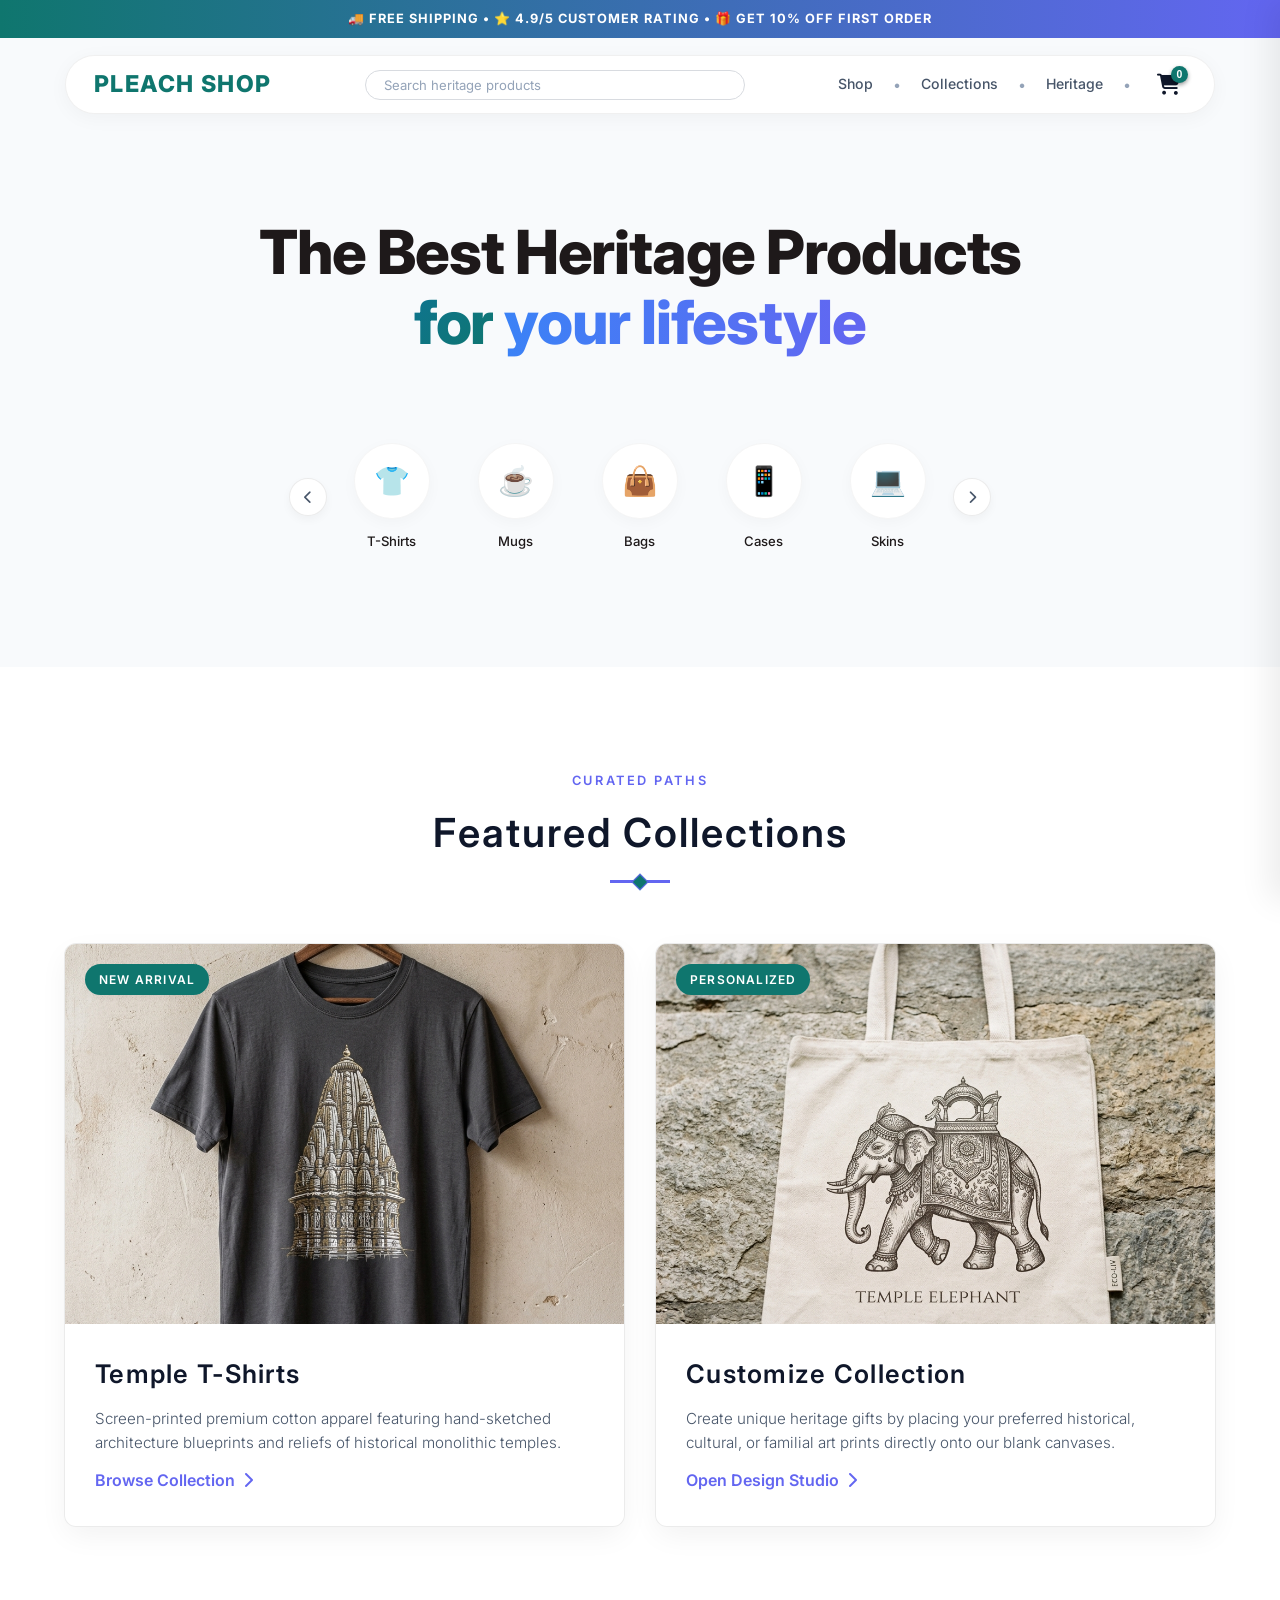
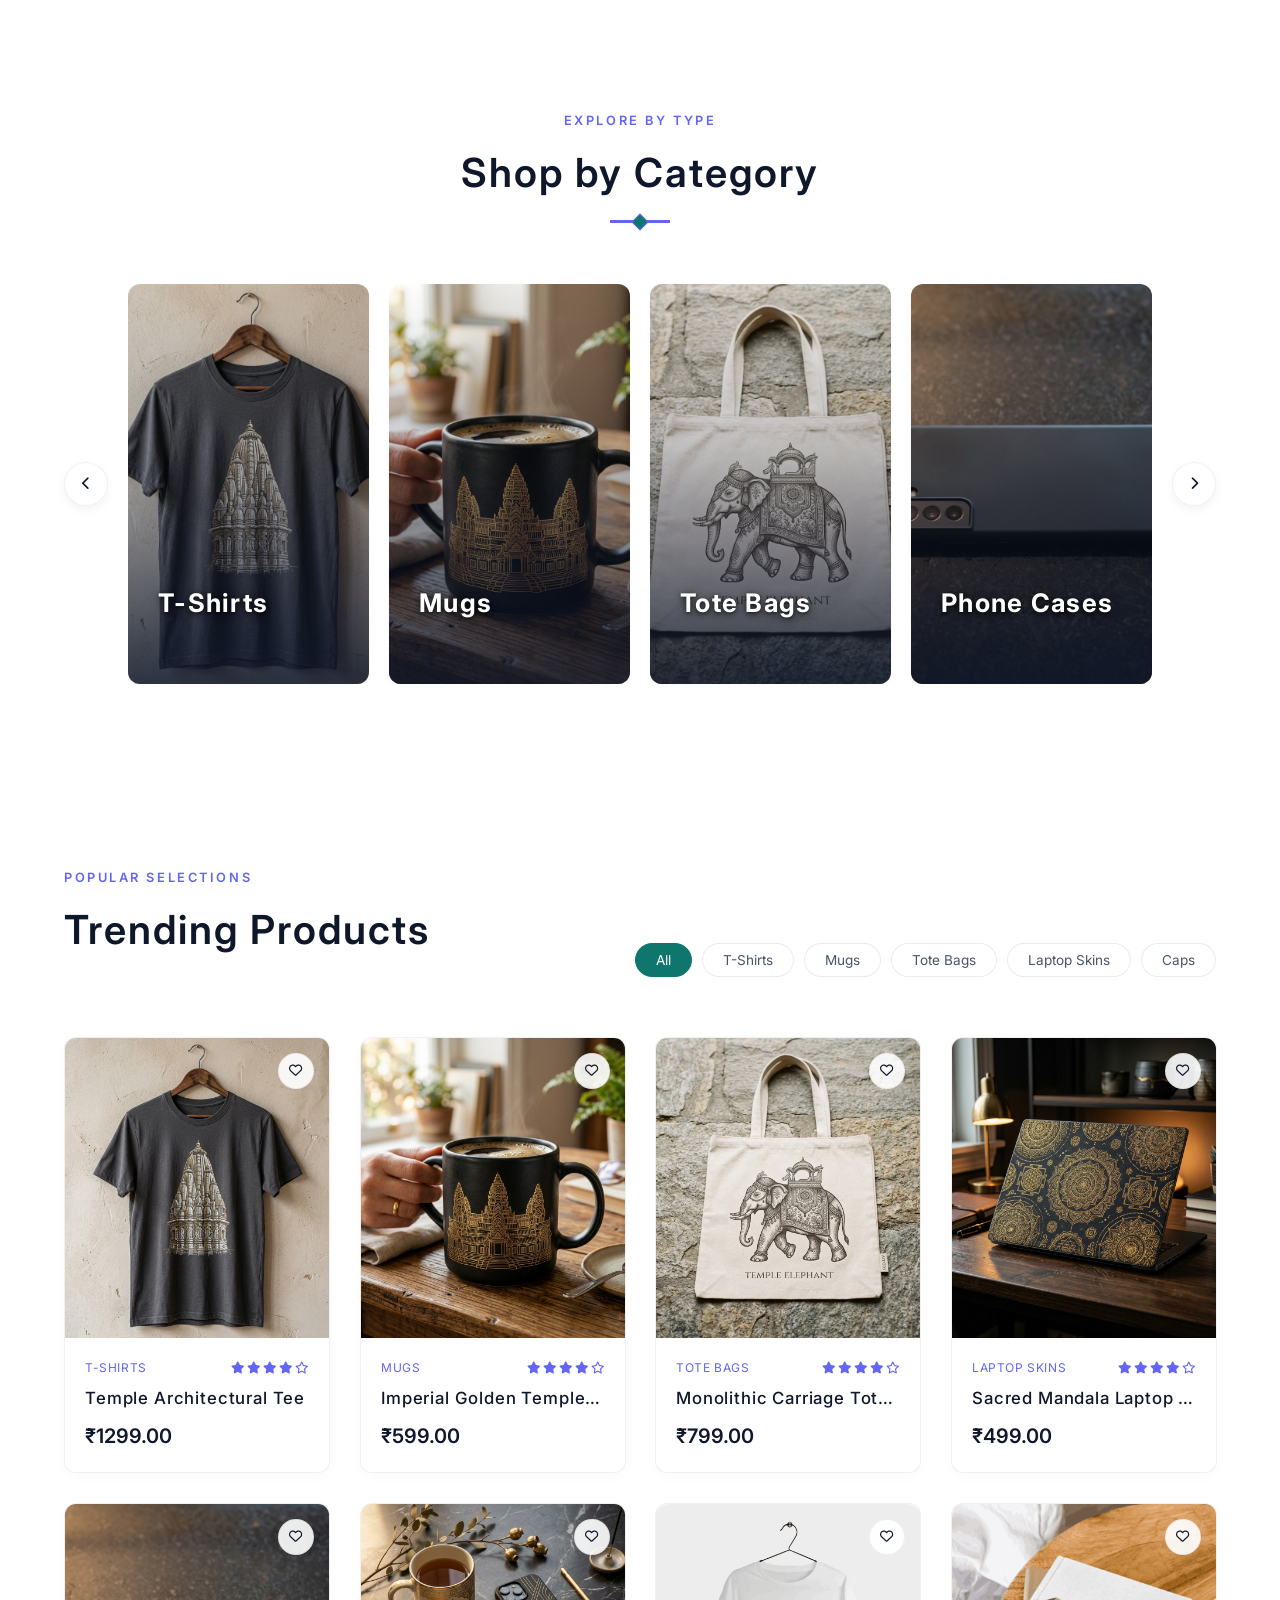
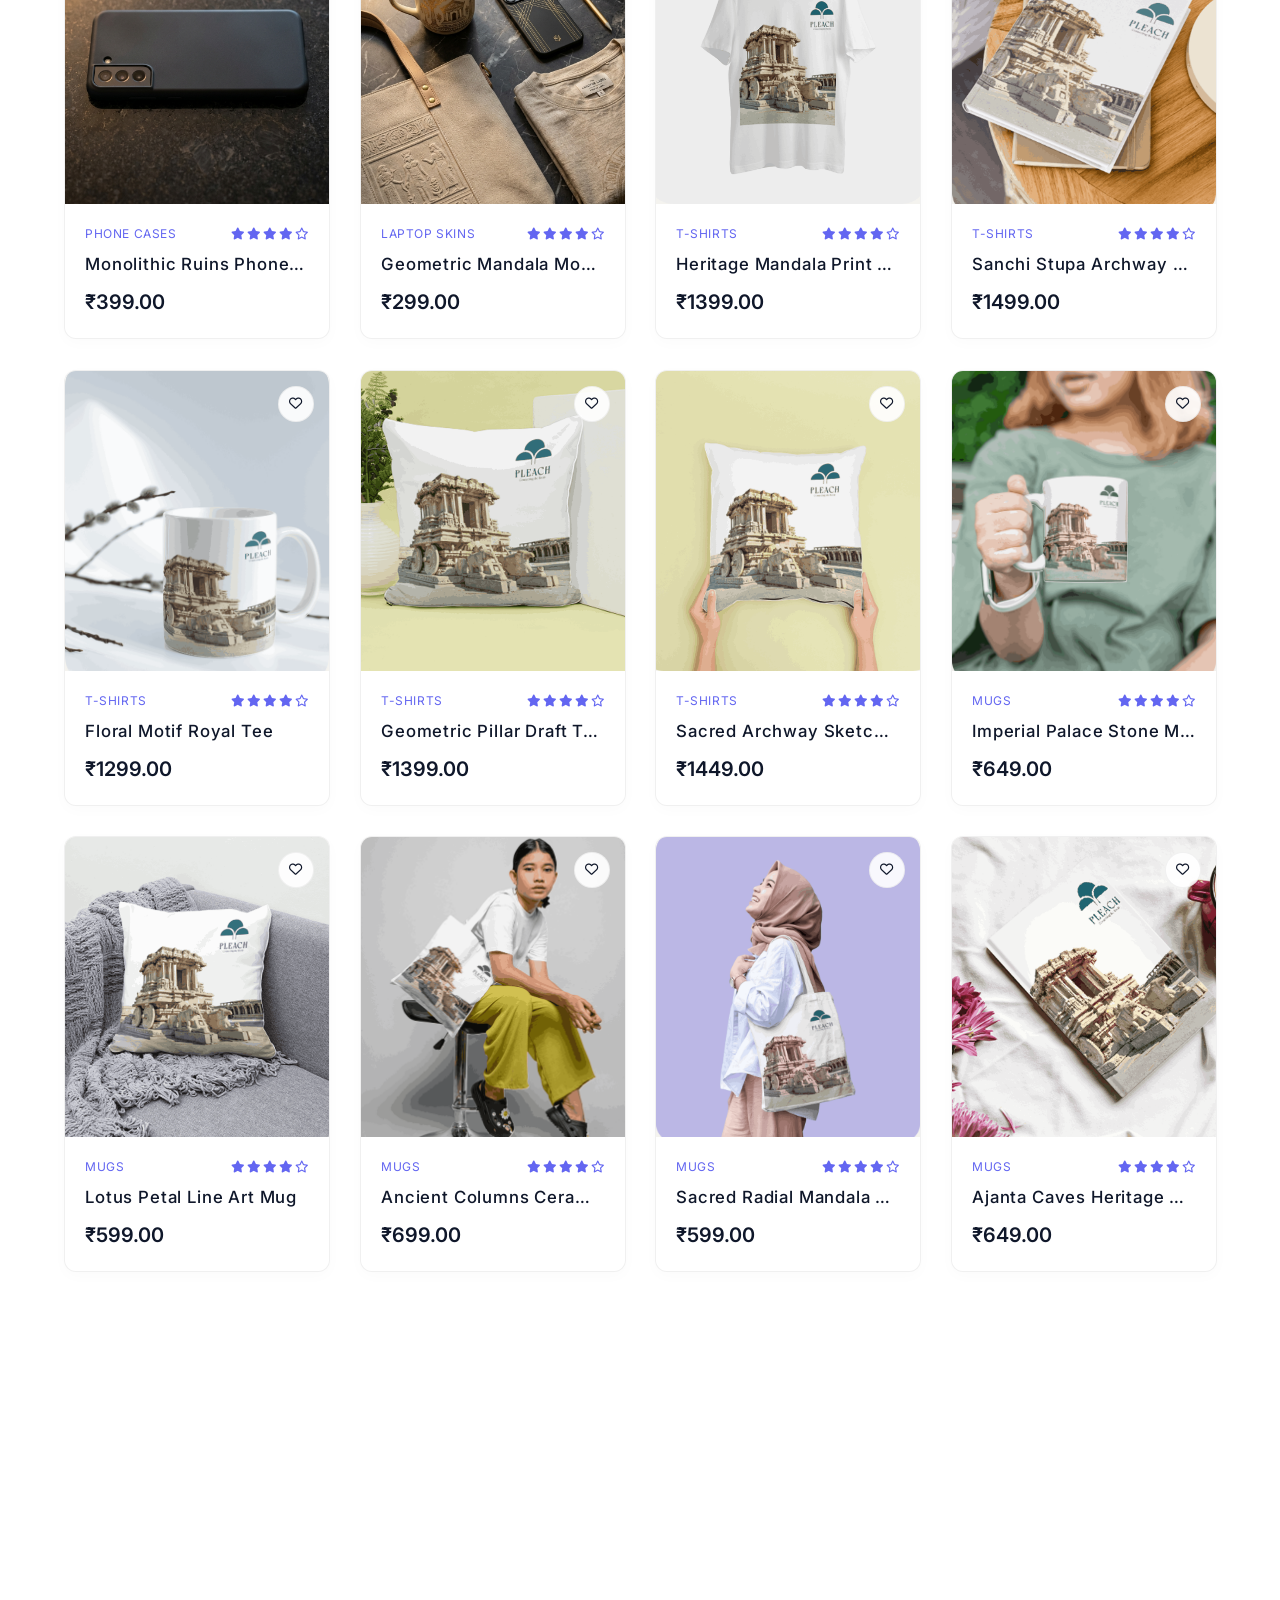
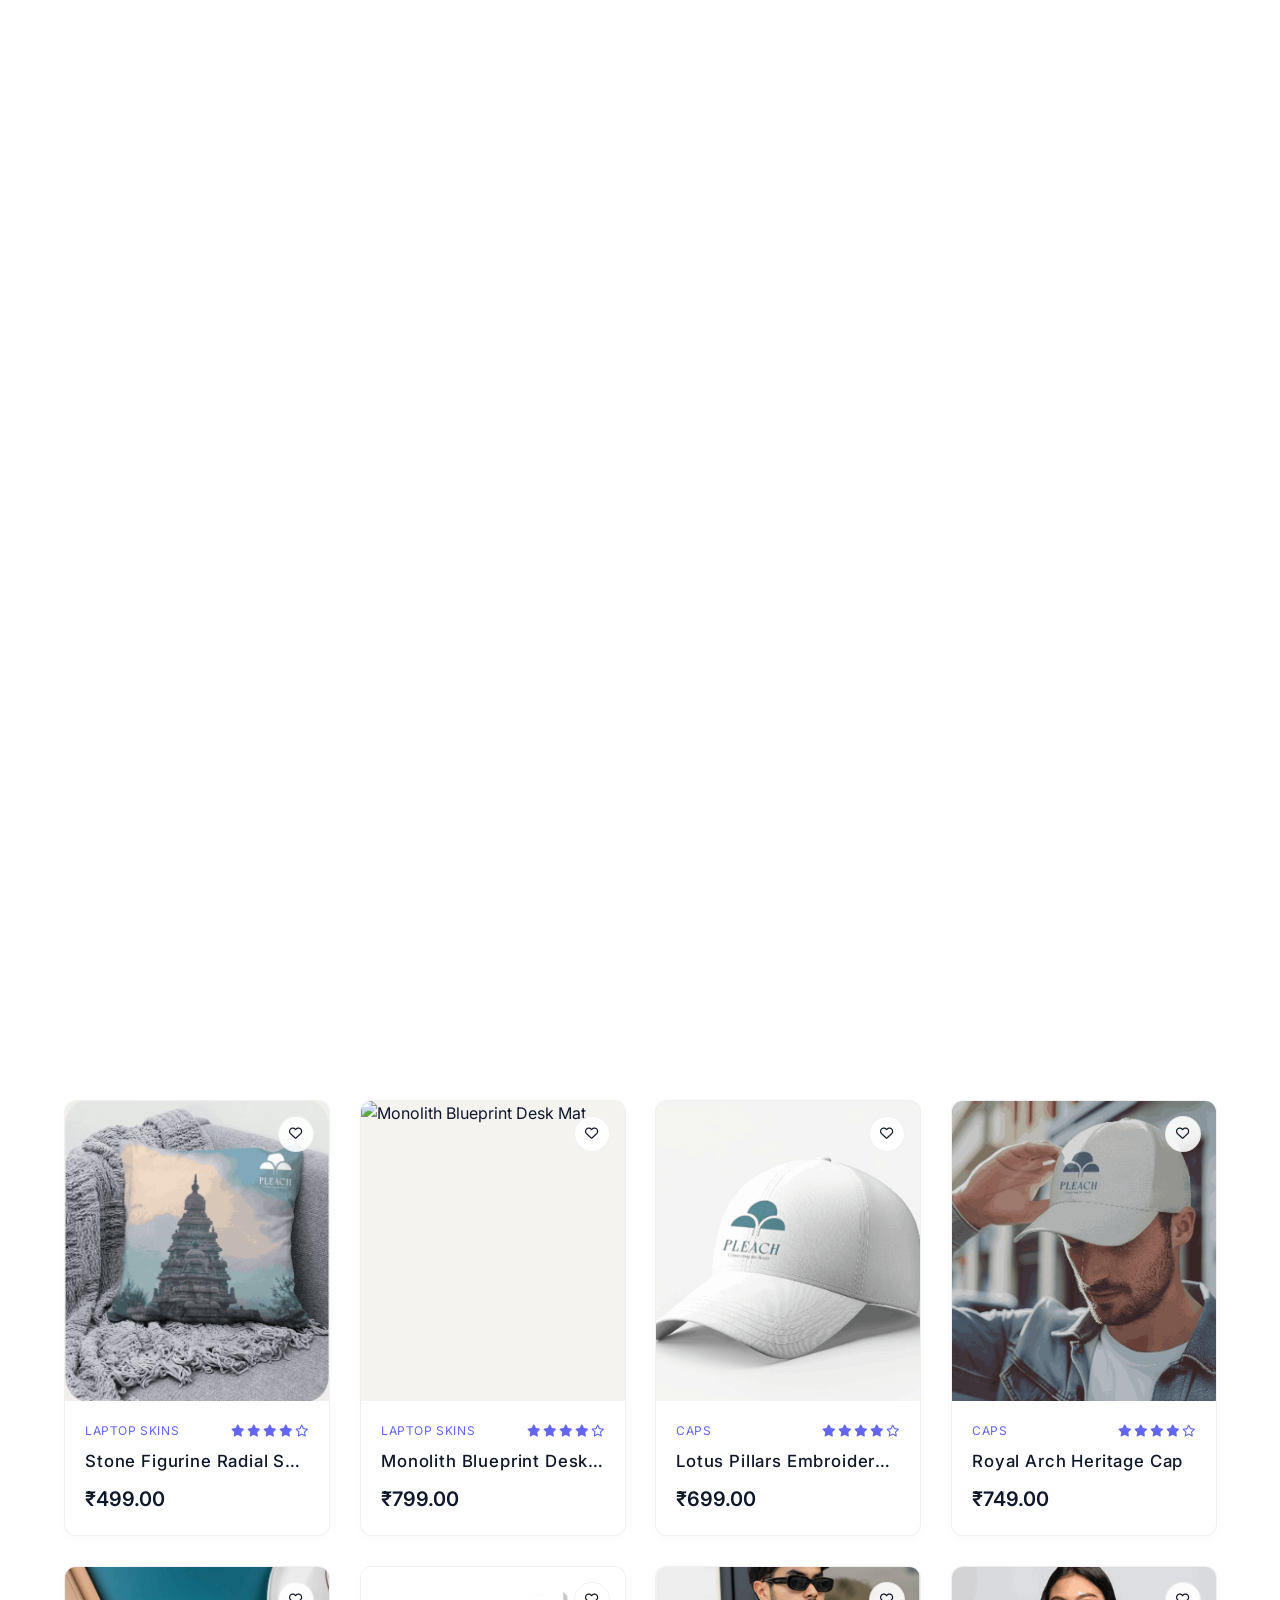
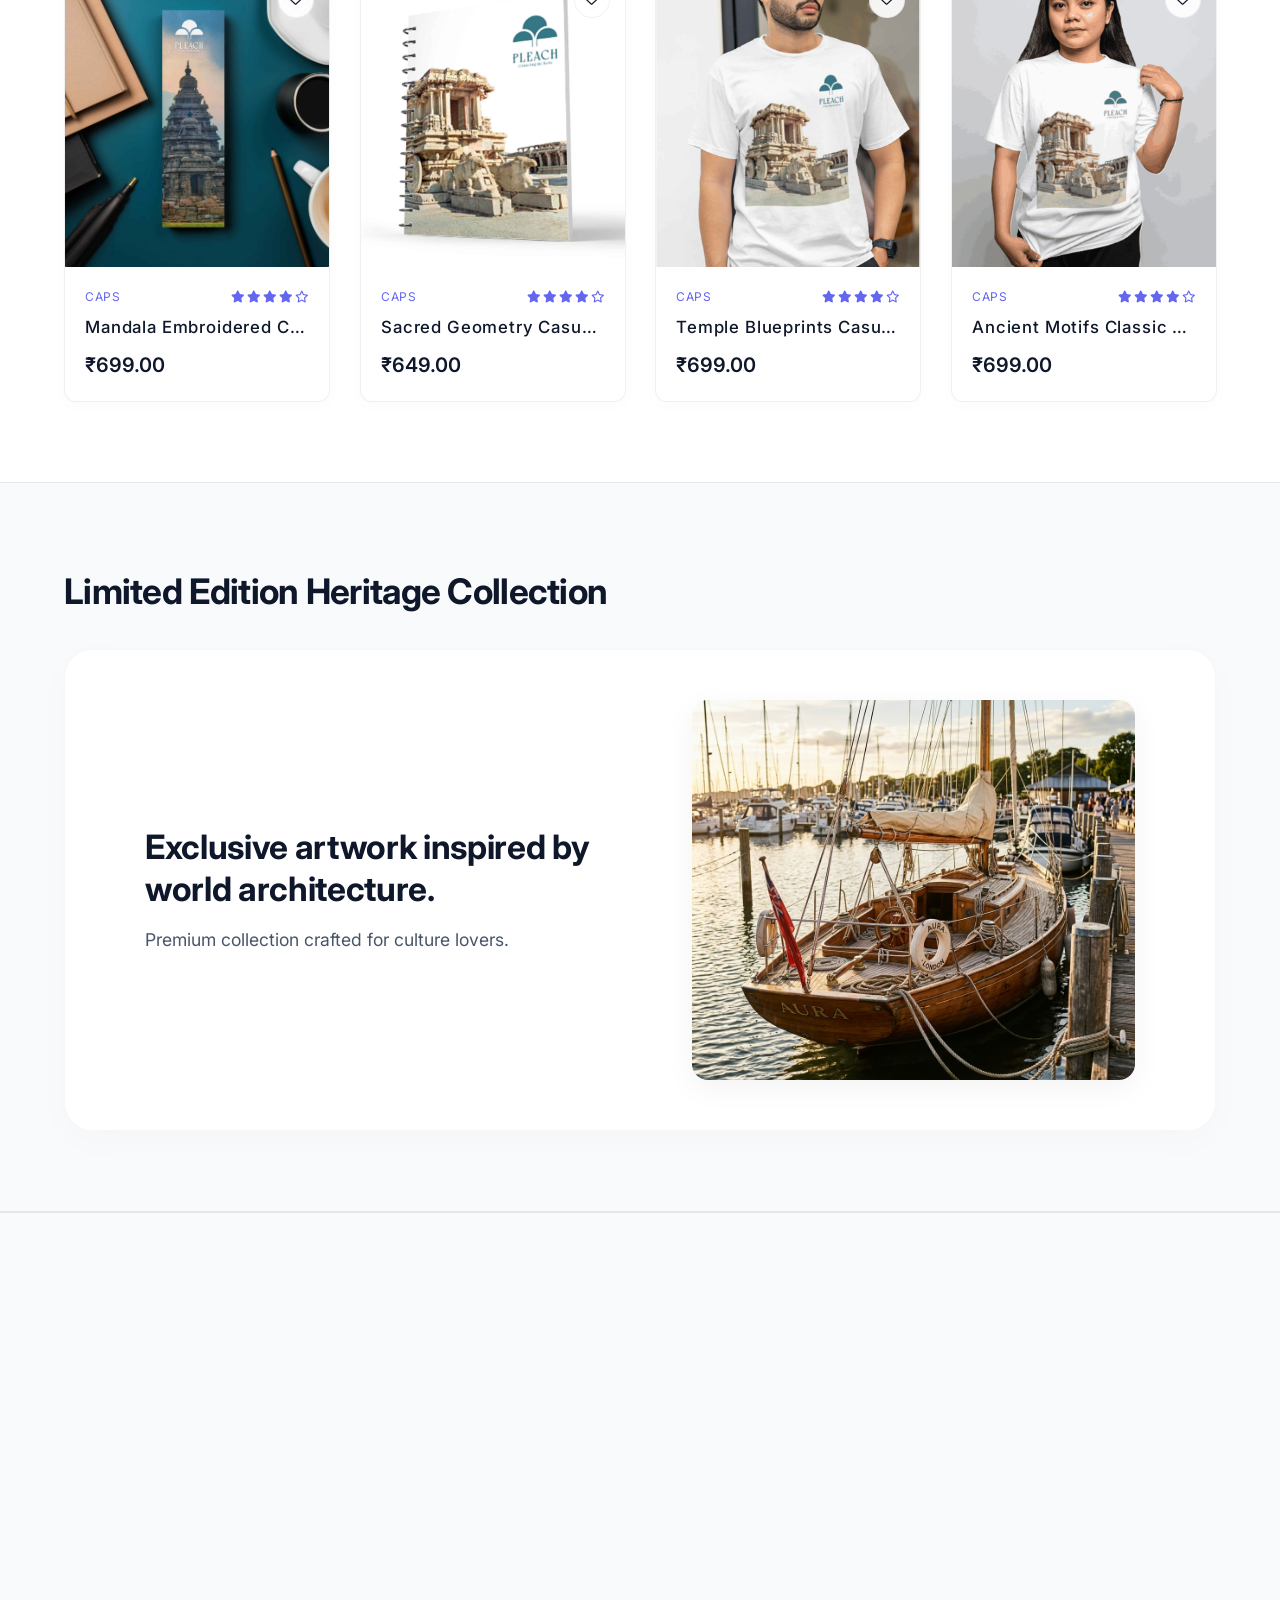
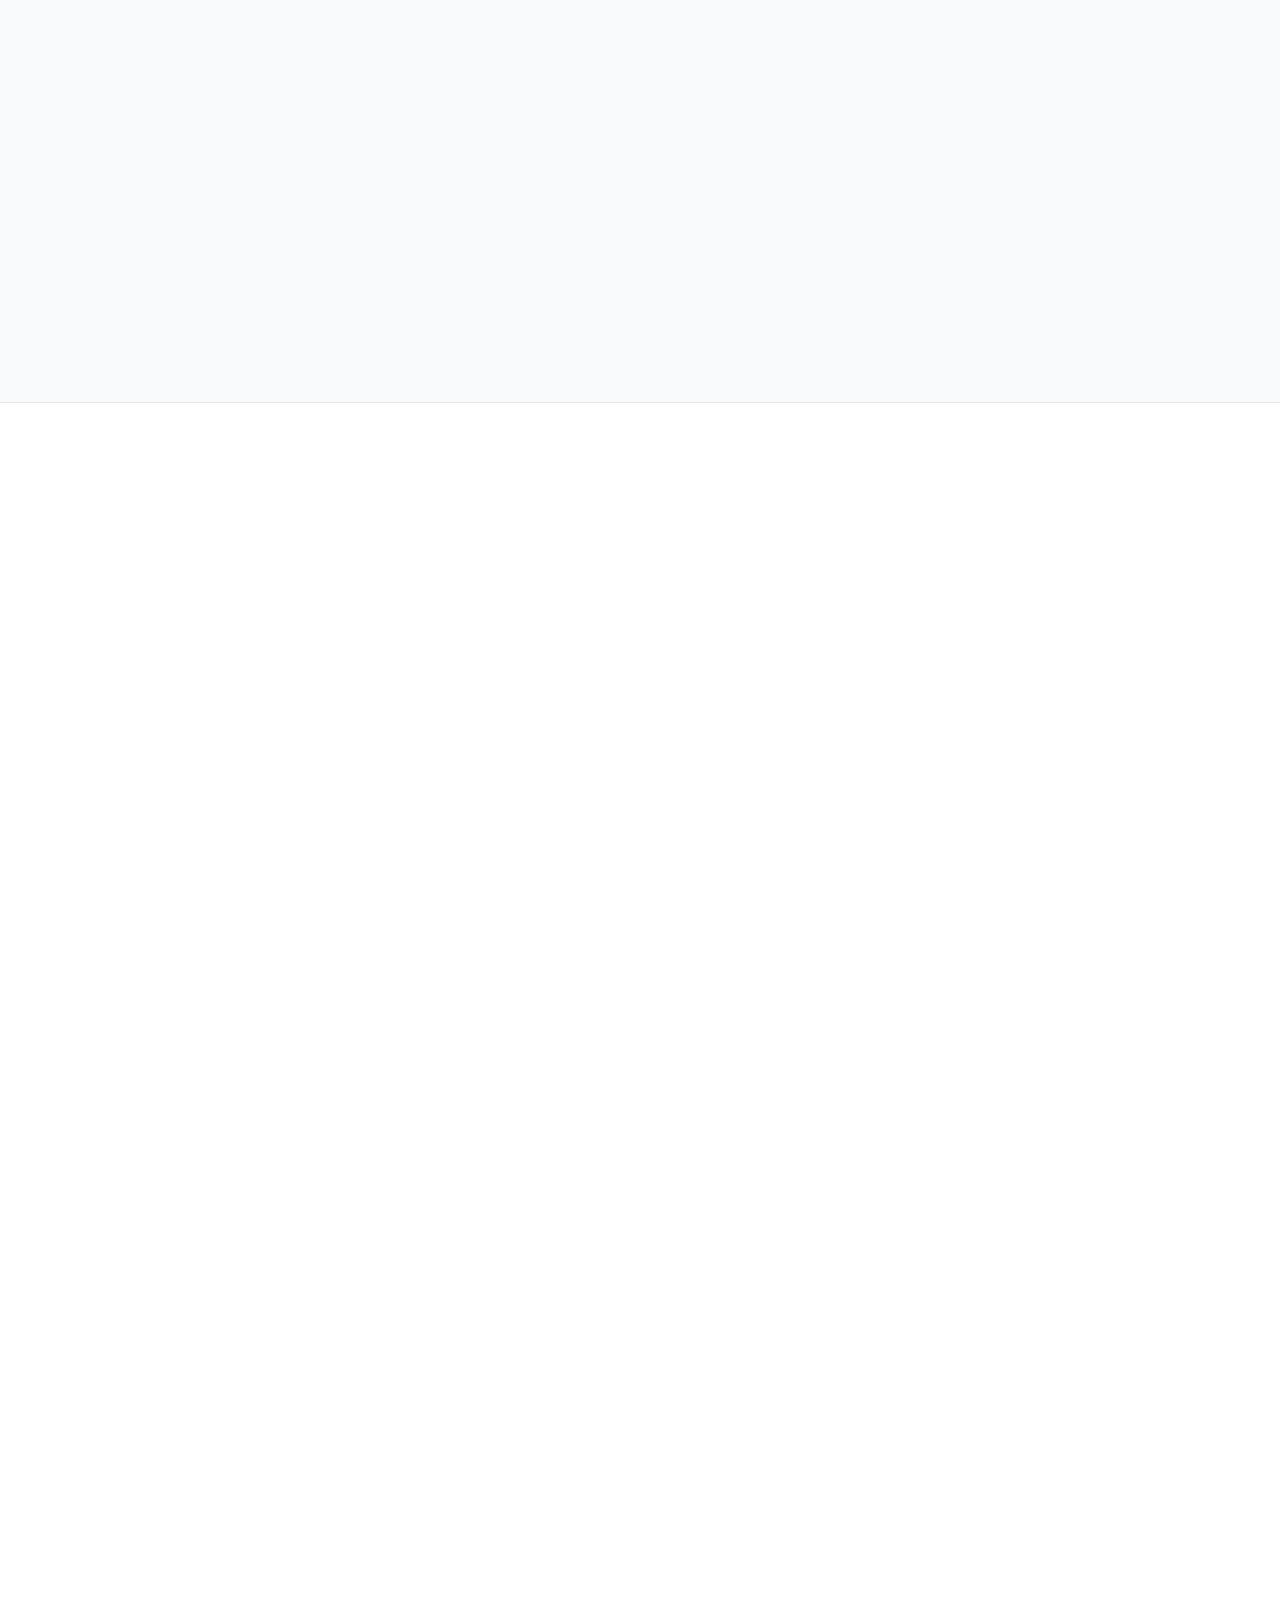
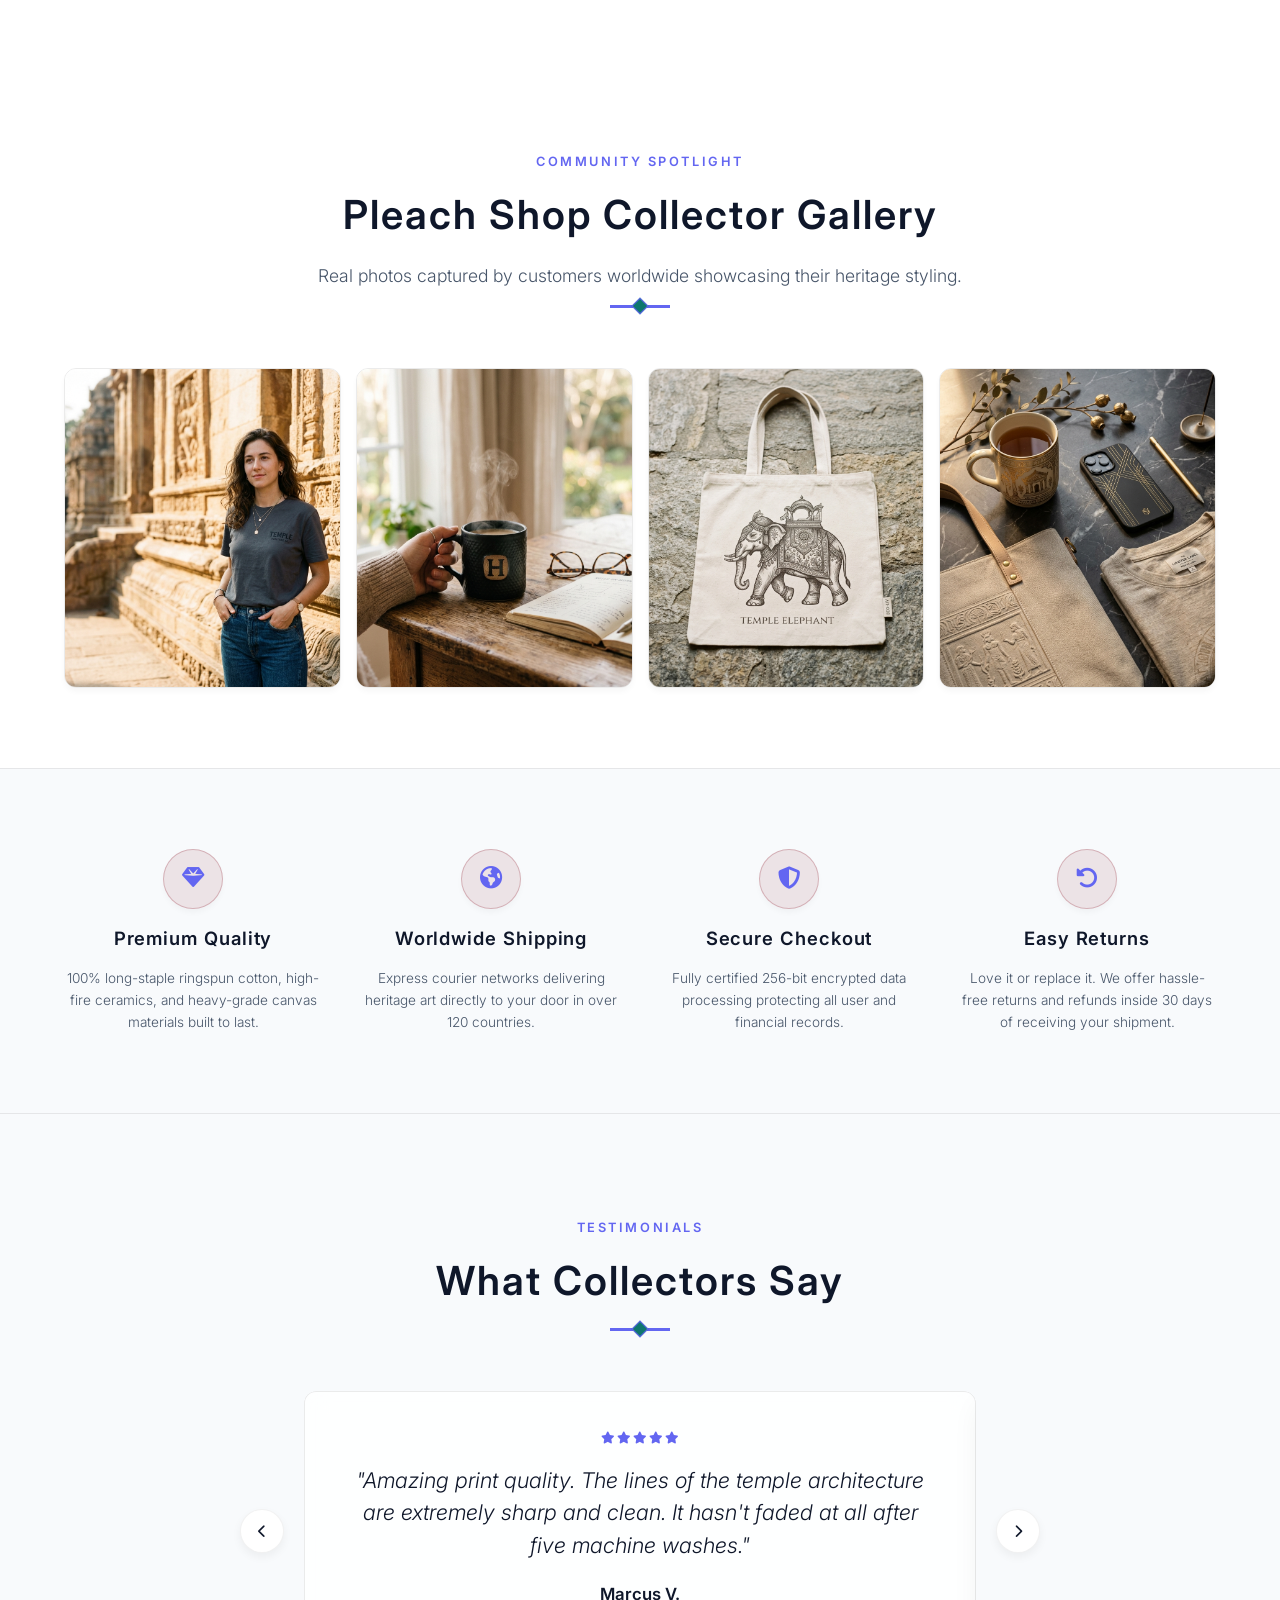
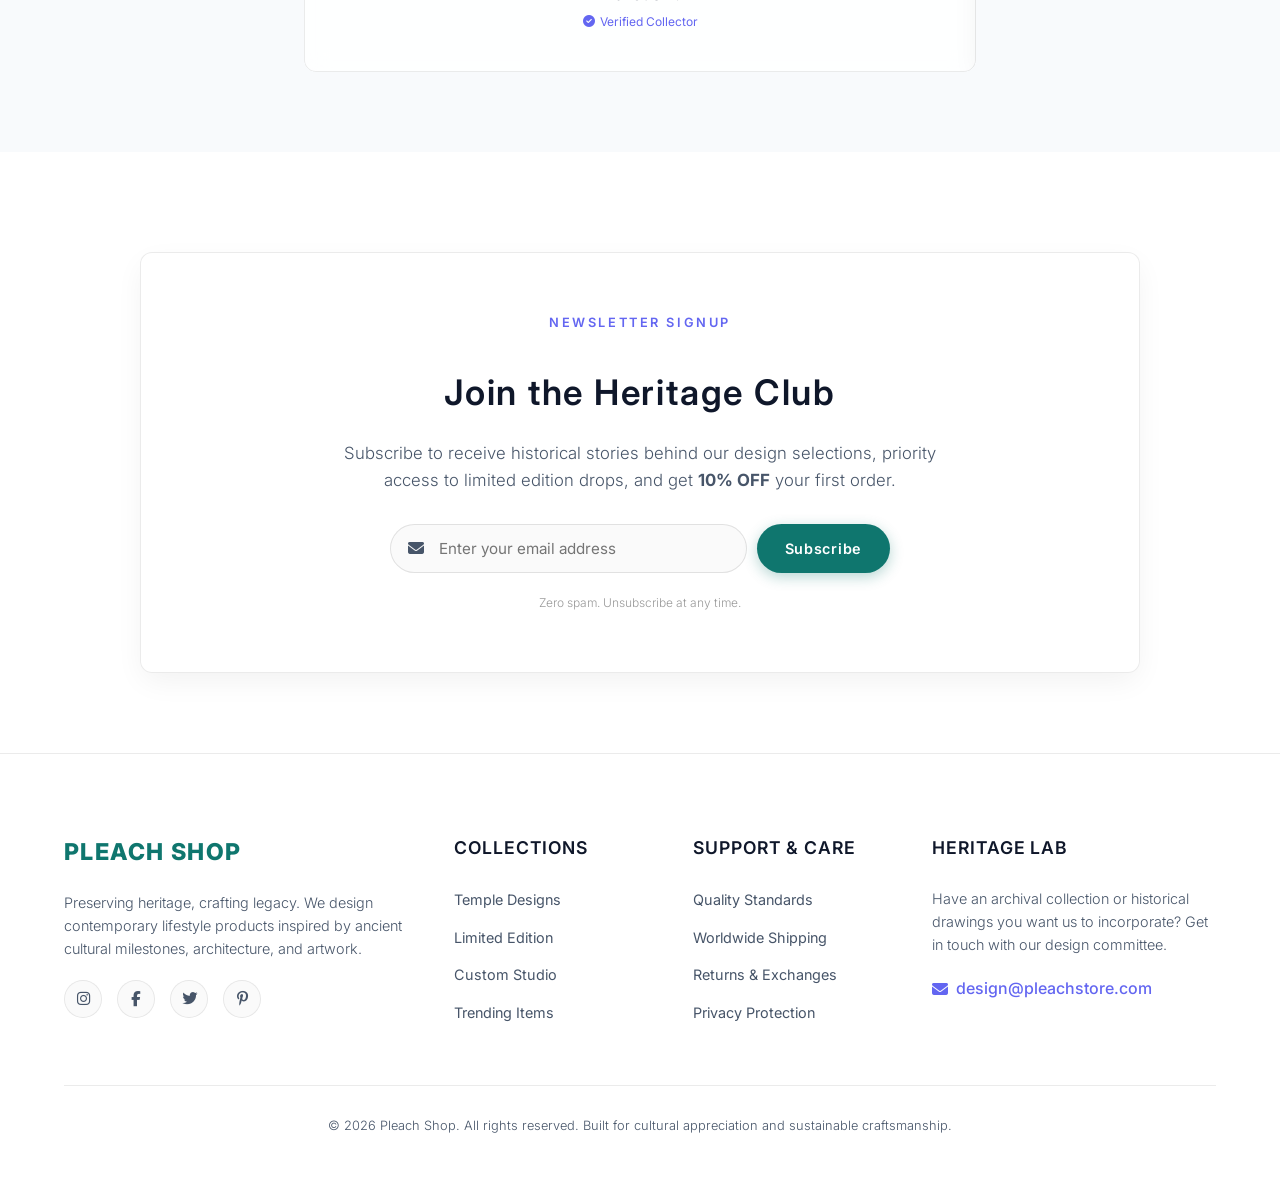
==== index.html @ fefeac31 "Initial commit with premium heritage store updates, categories slider, popup modal, sailboat banner," ====
<!DOCTYPE html>
<html lang="en">
<head>
    <meta charset="UTF-8">
    <meta name="viewport" content="width=device-width, initial-scale=1.0">
    <meta name="description" content="Browse and personalize premium, heritage-inspired lifestyle products at Pleach Shop. Experience our AI-powered product preview studio.">
    <title>Pleach Shop | Premium Cultural Lifestyle Merchandise</title>
    
    <!-- Google Fonts -->
    <link rel="preconnect" href="https://fonts.googleapis.com">
    <link rel="preconnect" href="https://fonts.gstatic.com" crossorigin>
    <link href="https://fonts.googleapis.com/css2?family=Inter:wght@300;400;500;600;700;800;900&display=swap" rel="stylesheet">
    
    <!-- FontAwesome for Premium Icons -->
    <link rel="stylesheet" href="https://cdnjs.cloudflare.com/ajax/libs/font-awesome/6.4.0/css/all.min.css">
    
    <!-- Custom Stylesheet -->
    <link rel="stylesheet" href="style.css">
</head>
<body>

    <!-- 1. Promotional Banner -->
    <div class="promo-banner" id="promo-banner">
        <div class="promo-slider">
            <div class="promo-item active">🚚 FREE SHIPPING • ⭐ 4.9/5 CUSTOMER RATING • 🎁 GET 10% OFF FIRST ORDER</div>
        </div>
    </div>

    <!-- 2. Navigation Bar -->
    <header class="main-header" id="main-header">
        <div class="header-container">
            <!-- Left: Logo -->
            <a href="#" class="logo" id="header-logo">PLEACH SHOP</a>
            
            <!-- Middle: Search Input Field (Clean layout matching) -->
            <div class="search-container">
                <input type="text" id="product-search-input" placeholder="Search heritage products" aria-label="Search products">
                <button class="clear-search" id="clear-search-btn" aria-label="Clear search"><i class="fa-solid fa-xmark"></i></button>
            </div>
            
            <!-- Right: Navigation Links & Actions -->
            <nav class="nav-links" id="nav-links">
                <a href="#shop-categories" class="nav-link">Shop</a>
                <span class="nav-separator">•</span>
                <a href="#featured-collections" class="nav-link">Collections</a>
                <span class="nav-separator">•</span>
                <a href="#limited-edition" class="nav-link">Heritage</a>
                <span class="nav-separator">•</span>
                <button class="icon-btn cart-trigger" id="cart-toggle-btn" aria-label="Open Cart">
                    <i class="fa-solid fa-cart-shopping"></i>
                    <span class="badge" id="cart-badge">0</span>
                </button>
                <button class="icon-btn" id="wishlist-toggle-btn" aria-label="View Wishlist" style="display: none;">
                    <i class="fa-regular fa-heart"></i>
                    <span class="badge" id="wishlist-badge">0</span>
                </button>
            </nav>

            <!-- Mobile Menu Toggle -->
            <button class="mobile-menu-btn" id="mobile-menu-btn" aria-label="Toggle navigation menu">
                <i class="fa-solid fa-bars"></i>
            </button>
        </div>
    </header>

    <!-- Interactive Search Overlay/Results -->
    <div class="search-results-overlay" id="search-results-overlay">
        <div class="search-results-container">
            <div class="search-results-header">
                <h3>Search Results for "<span id="search-query-display"></span>"</h3>
                <button class="close-search-btn" id="close-search-btn"><i class="fa-solid fa-xmark"></i></button>
            </div>
            <div class="search-results-grid" id="search-results-grid">
                <!-- Results populated dynamically -->
            </div>
        </div>
    </div>

    <!-- 3. Hero Section -->
    <section class="hero-section" id="hero-section">
        <div class="container">
            <div class="hero-content">
                <h1 class="hero-title-modern">The Best Heritage Products <br><span class="highlight-green">for</span> <span class="highlight-blue">your lifestyle</span></h1>
                
                <div class="category-slider-wrapper">
                    <button class="cat-slider-btn prev" id="cat-prev" aria-label="Previous Category"><i class="fa-solid fa-chevron-left"></i></button>
                    <div class="category-circles-container" id="category-circles-container">
                        <div class="circle-item" data-category="T-Shirts">
                            <div class="circle-icon">👕</div>
                            <span class="circle-label">T-Shirts</span>
                        </div>
                        <div class="circle-item" data-category="Mugs">
                            <div class="circle-icon">☕</div>
                            <span class="circle-label">Mugs</span>
                        </div>
                        <div class="circle-item" data-category="Tote Bags">
                            <div class="circle-icon">👜</div>
                            <span class="circle-label">Bags</span>
                        </div>
                        <div class="circle-item" data-category="Phone Cases">
                            <div class="circle-icon">📱</div>
                            <span class="circle-label">Cases</span>
                        </div>
                        <div class="circle-item" data-category="Laptop Skins">
                            <div class="circle-icon">💻</div>
                            <span class="circle-label">Skins</span>
                        </div>
                        <div class="circle-item" data-category="Mousepads">
                            <div class="circle-icon">🖱️</div>
                            <span class="circle-label">Mousepads</span>
                        </div>
                        <div class="circle-item" data-category="Caps">
                            <div class="circle-icon">🧢</div>
                            <span class="circle-label">Caps</span>
                        </div>
                    </div>
                    <button class="cat-slider-btn next" id="cat-next" aria-label="Next Category"><i class="fa-solid fa-chevron-right"></i></button>
                </div>
            </div>
        </div>
    </section>

    <!-- 4. Featured Collections Section -->
    <section class="featured-collections" id="featured-collections">
        <div class="container">
            <div class="section-header text-center reveal-on-scroll">
                <span class="section-tag">CURATED PATHS</span>
                <h2 class="section-title">Featured Collections</h2>
                <div class="title-divider"></div>
            </div>

            <div class="collections-grid">
                <!-- Temple T-Shirts Collection Card -->
                <div class="collection-card glass-card reveal-on-scroll">
                    <div class="collection-img-wrapper">
                        <img src="assets/product_tee.png" alt="Temple T-Shirts Collection">
                        <div class="collection-badge">New Arrival</div>
                    </div>
                    <div class="collection-info">
                        <h3>Temple T-Shirts</h3>
                        <p>Screen-printed premium cotton apparel featuring hand-sketched architecture blueprints and reliefs of historical monolithic temples.</p>
                        <a href="#trending-products" class="btn-link" data-filter="T-Shirts">Browse Collection <i class="fa-solid fa-chevron-right"></i></a>
                    </div>
                </div>

                <!-- Custom Gifts Collection Card -->
                <div class="collection-card glass-card reveal-on-scroll delay-200">
                    <div class="collection-img-wrapper">
                        <img src="assets/product_bag.png" alt="Customize Collection">
                        <div class="collection-badge">Personalized</div>
                    </div>
                    <div class="collection-info">
                        <h3>Customize Collection</h3>
                        <p>Create unique heritage gifts by placing your preferred historical, cultural, or familial art prints directly onto our blank canvases.</p>
                        <a href="#preview-studio" class="btn-link">Open Design Studio <i class="fa-solid fa-chevron-right"></i></a>
                    </div>
                </div>
            </div>
        </div>
    </section>

    <!-- 5. Shop by Category Section -->
    <section class="shop-categories" id="shop-categories">
        <div class="container">
            <div class="section-header text-center reveal-on-scroll">
                <span class="section-tag">EXPLORE BY TYPE</span>
                <h2 class="section-title">Shop by Category</h2>
                <div class="title-divider"></div>
            </div>

            <div class="categories-slider-container reveal-on-scroll">
                <button class="slider-control prev" id="cat-grid-prev" aria-label="Previous Category"><i class="fa-solid fa-chevron-left"></i></button>
                <div class="categories-viewport">
                    <div class="categories-grid" id="categories-grid-track">
                        <div class="category-card" data-category="T-Shirts">
                            <div class="category-bg" style="background-image: url('assets/product_tee.png');"></div>
                            <div class="category-content">
                                <h3>T-Shirts</h3>
                                <span class="category-link">View Products <i class="fa-solid fa-arrow-right-long"></i></span>
                            </div>
                        </div>

                        <div class="category-card" data-category="Mugs">
                            <div class="category-bg" style="background-image: url('assets/product_mug.png');"></div>
                            <div class="category-content">
                                <h3>Mugs</h3>
                                <span class="category-link">View Products <i class="fa-solid fa-arrow-right-long"></i></span>
                            </div>
                        </div>

                        <div class="category-card" data-category="Tote Bags">
                            <div class="category-bg" style="background-image: url('assets/product_bag.png');"></div>
                            <div class="category-content">
                                <h3>Tote Bags</h3>
                                <span class="category-link">View Products <i class="fa-solid fa-arrow-right-long"></i></span>
                            </div>
                        </div>

                        <div class="category-card" data-category="Phone Cases">
                            <div class="category-bg" style="background-image: url('assets/mockup_case.png');"></div>
                            <div class="category-content">
                                <h3>Phone Cases</h3>
                                <span class="category-link">View Products <i class="fa-solid fa-arrow-right-long"></i></span>
                            </div>
                        </div>

                        <div class="category-card" data-category="Laptop Skins">
                            <div class="category-bg" style="background-image: url('assets/product_skin.png');"></div>
                            <div class="category-content">
                                <h3>Laptop Skins</h3>
                                <span class="category-link">View Products <i class="fa-solid fa-arrow-right-long"></i></span>
                            </div>
                        </div>

                        <div class="category-card" data-category="Caps">
                            <div class="category-bg" style="background-image: url('assets/products/side-angle-baseball-cap-mockup-in-white-studio-0026 1.png');"></div>
                            <div class="category-content">
                                <h3>Caps</h3>
                                <span class="category-link">View Products <i class="fa-solid fa-arrow-right-long"></i></span>
                            </div>
                        </div>
                    </div>
                </div>
                <button class="slider-control next" id="cat-grid-next" aria-label="Next Category"><i class="fa-solid fa-chevron-right"></i></button>
            </div>
        </div>
    </section>

    <!-- 6. Trending Products -->
    <section class="trending-products" id="trending-products">
        <div class="container">
            <div class="section-header">
            <div>
                <span class="section-tag">POPULAR SELECTIONS</span>
                <h2 class="section-title">Trending Products</h2>
            </div>
            <!-- Dynamic Filters -->
            <div class="product-filters">
                <button class="filter-btn active" data-filter="all">All</button>
                <button class="filter-btn" data-filter="T-Shirts">T-Shirts</button>
                <button class="filter-btn" data-filter="Mugs">Mugs</button>
                <button class="filter-btn" data-filter="Tote Bags">Tote Bags</button>
                <button class="filter-btn" data-filter="Laptop Skins">Laptop Skins</button>
                <button class="filter-btn" data-filter="Caps">Caps</button>
            </div>
        </div>

        <div class="products-grid" id="products-grid">
            <!-- Products will be generated dynamically by app.js -->
        </div>
        </div>
    </section>

    <!-- 6b. Limited Edition Heritage Collection Promo Banner -->
    <section class="heritage-banner-section" id="heritage-banner-section">
        <div class="container">
            <h2 class="heritage-banner-title reveal-on-scroll">Limited Edition Heritage Collection</h2>
            <div class="heritage-banner-card reveal-on-scroll">
                <div class="heritage-banner-content">
                    <h3 class="heritage-banner-text-title">Exclusive artwork inspired by world architecture.</h3>
                    <p class="heritage-banner-text-subtitle">Premium collection crafted for culture lovers.</p>
                </div>
                <div class="heritage-banner-image-wrapper">
                    <img src="assets/classic_vessel.png" alt="Classic sailing vessel in harbor" class="heritage-banner-image">
                </div>
            </div>
        </div>
    </section>

    <!-- 7. Limited Edition Heritage Collection -->
    <section class="limited-edition" id="limited-edition">
        <div class="container">
            <div class="limited-edition-container">
            <div class="limited-image-wrapper reveal-on-scroll">
                <img src="assets/limited_edition.png" alt="Limited Edition Collectibles Box">
                <div class="limited-badge">Only 250 Units Produced</div>
            </div>
            
            <div class="limited-details reveal-on-scroll delay-200">
                <span class="section-tag gold-text">EXCLUSIVITY REDEFINED</span>
                <h2 class="limited-title">Limited Edition Heritage Collector's Set</h2>
                <p class="limited-desc">Our premium, serialized box features high-relief gold embossed sacred motifs. Includes a handcrafted stone figurine, a personalized leather-bound heritage journal, and a certification card signed by master artisans. Once sold out, this collection will never be reproduced.</p>
                
                <div class="limited-highlights">
                    <div class="highlight-item">
                        <i class="fa-solid fa-certificate"></i>
                        <span>Individually Serialized Certificate</span>
                    </div>
                    <div class="highlight-item">
                        <i class="fa-solid fa-cubes"></i>
                        <span>Velvet Lining & Premium Gift Packaging</span>
                    </div>
                    <div class="highlight-item">
                        <i class="fa-solid fa-gem"></i>
                        <span>Handcrafted Gold Foil Details</span>
                    </div>
                </div>

                <div class="price-action">
                    <span class="limited-price">₹14,999.00</span>
                    <button class="btn btn-primary" id="add-limited-btn">Acquire Collector Set</button>
                </div>
            </div>
        </div>
        </div>
    </section>

    <!-- 9. AI Product Preview Studio -->
    <section class="preview-studio" id="preview-studio">
        <div class="container">
            <div class="section-header text-center reveal-on-scroll">
                <span class="section-tag">PLEACH LABS</span>
                <h2 class="section-title">AI Product Preview Studio</h2>
                <p class="section-subtitle">Upload your personal graphics, patterns, or artwork and see how it looks overlayed onto our premium blank merchandise canvases in real-time.</p>
                <div class="title-divider"></div>
            </div>

            <div class="studio-container glass-card reveal-on-scroll">
            <!-- Studio Left Pane: Controls -->
            <div class="studio-controls">
                <h3>1. Select Merchandise Canvas</h3>
                <div class="product-canvas-selector">
                    <button class="canvas-option active" data-product="T-Shirt" data-price="1299">
                        <i class="fa-solid fa-shirt"></i>
                        <span>T-Shirt</span>
                    </button>
                    <button class="canvas-option" data-product="Mug" data-price="599">
                        <i class="fa-solid fa-mug-hot"></i>
                        <span>Mug</span>
                    </button>
                    <button class="canvas-option" data-product="Tote Bag" data-price="799">
                        <i class="fa-solid fa-bag-shopping"></i>
                        <span>Tote Bag</span>
                    </button>
                    <button class="canvas-option" data-product="Phone Case" data-price="399">
                        <i class="fa-solid fa-mobile-screen-button"></i>
                        <span>Phone Case</span>
                    </button>
                    <button class="canvas-option" data-product="Laptop Skin" data-price="499">
                        <i class="fa-solid fa-laptop"></i>
                        <span>Laptop Skin</span>
                    </button>
                    <button class="canvas-option" data-product="Baseball Cap" data-price="699">
                        <i class="fa-solid fa-hat-cowboy"></i>
                        <span>Baseball Cap</span>
                    </button>
                </div>

                <h3>2. Upload Graphic/Design</h3>
                <div class="upload-zone" id="upload-zone">
                    <input type="file" id="design-upload" accept="image/*" class="file-input">
                    <div class="upload-zone-content">
                        <i class="fa-solid fa-cloud-arrow-up upload-icon"></i>
                        <p class="upload-title">Drag & drop your image or <span class="highlight-text">browse</span></p>
                        <p class="upload-details">Supports PNG, JPG (Recommended: Transparent PNG, min 800x800px)</p>
                    </div>
                </div>

                <div class="adjustment-panel hidden" id="adjustment-panel">
                    <h3>3. Adjust Alignment & Dimensions</h3>
                    
                    <div class="slider-group">
                        <div class="slider-label-val">
                            <label for="scale-slider">Size Scale</label>
                            <span id="scale-val">100%</span>
                        </div>
                        <input type="range" id="scale-slider" min="10" max="150" value="100">
                    </div>

                    <div class="slider-group">
                        <div class="slider-label-val">
                            <label for="rotate-slider">Rotation Angle</label>
                            <span id="rotate-val">0°</span>
                        </div>
                        <input type="range" id="rotate-slider" min="-180" max="180" value="0">
                    </div>

                    <div class="slider-group">
                        <div class="slider-label-val">
                            <label for="position-x-slider">Position X (Horizontal)</label>
                            <span id="position-x-val">0px</span>
                        </div>
                        <input type="range" id="position-x-slider" min="-150" max="150" value="0">
                    </div>

                    <div class="slider-group">
                        <div class="slider-label-val">
                            <label for="position-y-slider">Position Y (Vertical)</label>
                            <span id="position-y-val">0px</span>
                        </div>
                        <input type="range" id="position-y-slider" min="-150" max="150" value="0">
                    </div>
                </div>

                <div class="studio-checkout">
                    <div class="studio-price-row">
                        <span>Total Price:</span>
                        <strong id="studio-total-price">₹1,299.00</strong>
                    </div>
                    <button class="btn btn-primary w-full disabled" id="studio-add-to-cart" disabled>
                        <i class="fa-solid fa-cart-plus"></i> Add Customized Product
                    </button>
                </div>
            </div>

            <!-- Studio Right Pane: Visual Canvas Mockup -->
            <div class="studio-preview">
                <div class="preview-canvas-wrapper" id="preview-canvas-wrapper">
                    <!-- Base mockup template -->
                    <img src="assets/mockup_tshirt.png" alt="Merchandise Canvas" id="base-canvas-image" class="base-canvas-image">
                    
                    <!-- Mask/bounding box for rendering overlays realistically -->
                    <div class="canvas-render-boundary" id="canvas-render-boundary">
                        <!-- Custom upload image render -->
                        <div class="custom-render-wrapper" id="custom-render-wrapper">
                            <img src="" alt="Custom Design Preview" id="user-design-overlay" class="user-design-overlay hidden">
                        </div>
                    </div>
                    
                    <!-- Interactive indicator overlay -->
                    <div class="canvas-indicator" id="canvas-indicator">
                        <span>Design Print Area</span>
                    </div>
                </div>
                <div class="preview-hints">
                    <p><i class="fa-solid fa-circle-info"></i> Real-time lighting overlay simulated. Final print coordinates will match adjustments.</p>
                </div>
            </div>
        </div>
        </div>
    </section>

    <!-- 8. Customer Gallery -->
    <section class="customer-gallery" id="customer-gallery">
        <div class="container">
            <div class="section-header text-center">
            <span class="section-tag">COMMUNITY SPOTLIGHT</span>
            <h2 class="section-title">Pleach Shop Collector Gallery</h2>
            <p class="section-subtitle">Real photos captured by customers worldwide showcasing their heritage styling.</p>
            <div class="title-divider"></div>
        </div>

        <div class="gallery-grid">
            <div class="gallery-item">
                <img src="assets/gallery_tee.png" alt="Customer styling Temple Tee at ruins">
                <div class="gallery-hover-info">
                    <p class="gallery-author">@archaeo_traveler</p>
                    <span class="gallery-product-tag"><i class="fa-solid fa-shirt"></i> Temple Tee</span>
                </div>
            </div>
            <div class="gallery-item">
                <img src="assets/gallery_mug.png" alt="Cozy morning coffee with Temple Mug">
                <div class="gallery-hover-info">
                    <p class="gallery-author">@heritage_and_reads</p>
                    <span class="gallery-product-tag"><i class="fa-solid fa-mug-hot"></i> Temple Mug</span>
                </div>
            </div>
            <div class="gallery-item">
                <img src="assets/product_bag.png" alt="Aesthetic setup featuring tote bag">
                <div class="gallery-hover-info">
                    <p class="gallery-author">@canvas_and_culture</p>
                    <span class="gallery-product-tag"><i class="fa-solid fa-bag-shopping"></i> Tote Bag</span>
                </div>
            </div>
            <div class="gallery-item">
                <img src="assets/hero_lifestyle.png" alt="Collector setup">
                <div class="gallery-hover-info">
                    <p class="gallery-author">@pleach_collector_99</p>
                    <span class="gallery-product-tag"><i class="fa-solid fa-cubes"></i> Heritage Collection</span>
                </div>
            </div>
        </div>
        </div>
    </section>

    <!-- 10. Benefits Section -->
    <section class="benefits-section" id="benefits-section">
        <div class="container">
            <div class="benefits-container">
            <div class="benefit-card">
                <div class="benefit-icon-wrapper">
                    <i class="fa-solid fa-gem"></i>
                </div>
                <h3>Premium Quality</h3>
                <p>100% long-staple ringspun cotton, high-fire ceramics, and heavy-grade canvas materials built to last.</p>
            </div>

            <div class="benefit-card">
                <div class="benefit-icon-wrapper">
                    <i class="fa-solid fa-earth-americas"></i>
                </div>
                <h3>Worldwide Shipping</h3>
                <p>Express courier networks delivering heritage art directly to your door in over 120 countries.</p>
            </div>

            <div class="benefit-card">
                <div class="benefit-icon-wrapper">
                    <i class="fa-solid fa-shield-halved"></i>
                </div>
                <h3>Secure Checkout</h3>
                <p>Fully certified 256-bit encrypted data processing protecting all user and financial records.</p>
            </div>

            <div class="benefit-card">
                <div class="benefit-icon-wrapper">
                    <i class="fa-solid fa-rotate-left"></i>
                </div>
                <h3>Easy Returns</h3>
                <p>Love it or replace it. We offer hassle-free returns and refunds inside 30 days of receiving your shipment.</p>
            </div>
        </div>
        </div>
    </section>

    <!-- 11. Customer Reviews -->
    <section class="customer-reviews" id="customer-reviews">
        <div class="container">
            <div class="section-header text-center">
            <span class="section-tag">TESTIMONIALS</span>
            <h2 class="section-title">What Collectors Say</h2>
            <div class="title-divider"></div>
        </div>

        <div class="reviews-slider-container">
            <button class="slider-control prev" id="review-prev" aria-label="Previous Review"><i class="fa-solid fa-chevron-left"></i></button>
            <div class="reviews-viewport">
                <div class="reviews-track" id="reviews-track">
                    
                    <div class="review-slide card glass-card">
                        <div class="rating-stars">
                            <i class="fa-solid fa-star"></i>
                            <i class="fa-solid fa-star"></i>
                            <i class="fa-solid fa-star"></i>
                            <i class="fa-solid fa-star"></i>
                            <i class="fa-solid fa-star"></i>
                        </div>
                        <p class="review-text">"Amazing print quality. The lines of the temple architecture are extremely sharp and clean. It hasn't faded at all after five machine washes."</p>
                        <div class="reviewer-meta">
                            <span class="reviewer-name">Marcus V.</span>
                            <span class="reviewer-status"><i class="fa-solid fa-circle-check"></i> Verified Collector</span>
                        </div>
                    </div>

                    <div class="review-slide card glass-card">
                        <div class="rating-stars">
                            <i class="fa-solid fa-star"></i>
                            <i class="fa-solid fa-star"></i>
                            <i class="fa-solid fa-star"></i>
                            <i class="fa-solid fa-star"></i>
                            <i class="fa-solid fa-star"></i>
                        </div>
                        <p class="review-text">"Perfect gift for travelers. I bought the tote bag for my sister who loves ruins and archaeology, and she takes it everywhere. Very sturdy canvas!"</p>
                        <div class="reviewer-meta">
                            <span class="reviewer-name">Sophia K.</span>
                            <span class="reviewer-status"><i class="fa-solid fa-circle-check"></i> Verified Buyer</span>
                        </div>
                    </div>

                    <div class="review-slide card glass-card">
                        <div class="rating-stars">
                            <i class="fa-solid fa-star"></i>
                            <i class="fa-solid fa-star"></i>
                            <i class="fa-solid fa-star"></i>
                            <i class="fa-solid fa-star"></i>
                            <i class="fa-solid fa-star"></i>
                        </div>
                        <p class="review-text">"Looks premium and unique. Unlike standard store-bought mugs, this gold engraving feels heavy and high-end. I get compliments in the office every day."</p>
                        <div class="reviewer-meta">
                            <span class="reviewer-name">Arjun S.</span>
                            <span class="reviewer-status"><i class="fa-solid fa-circle-check"></i> Verified Customer</span>
                        </div>
                    </div>
                    
                </div>
            </div>
            <button class="slider-control next" id="review-next" aria-label="Next Review"><i class="fa-solid fa-chevron-right"></i></button>
        </div>
        </div>
    </section>

    <!-- 12. Newsletter Subscription -->
    <section class="newsletter-section" id="newsletter-section">
        <div class="container">
            <div class="newsletter-card glass-card text-center">
            <span class="section-tag gold-text">NEWSLETTER SIGNUP</span>
            <h2>Join the Heritage Club</h2>
            <p>Subscribe to receive historical stories behind our design selections, priority access to limited edition drops, and get <strong>10% OFF</strong> your first order.</p>
            
            <form class="newsletter-form" id="newsletter-form">
                <div class="input-wrapper">
                    <i class="fa-solid fa-envelope form-icon"></i>
                    <input type="email" id="newsletter-email" placeholder="Enter your email address" required aria-label="Email address for subscription">
                </div>
                <button type="submit" class="btn btn-primary">Subscribe</button>
            </form>
            <p class="form-disclaimer">Zero spam. Unsubscribe at any time.</p>
        </div>
        </div>
    </section>

    <!-- 13. Footer -->
    <footer class="main-footer" id="main-footer">
        <div class="footer-container">
            <div class="footer-brand-column">
                <a href="#" class="logo footer-logo">
                    <span class="logo-accent">P</span>leach Shop
                </a>
                <p class="brand-tagline">Preserving heritage, crafting legacy. We design contemporary lifestyle products inspired by ancient cultural milestones, architecture, and artwork.</p>
                <div class="social-links">
                    <a href="#" aria-label="Follow us on Instagram"><i class="fa-brands fa-instagram"></i></a>
                    <a href="#" aria-label="Follow us on Facebook"><i class="fa-brands fa-facebook-f"></i></a>
                    <a href="#" aria-label="Follow us on Twitter"><i class="fa-brands fa-twitter"></i></a>
                    <a href="#" aria-label="Follow us on Pinterest"><i class="fa-brands fa-pinterest-p"></i></a>
                </div>
            </div>

            <div class="footer-links-column">
                <h4>Collections</h4>
                <ul>
                    <li><a href="#featured-collections">Temple Designs</a></li>
                    <li><a href="#limited-edition">Limited Edition</a></li>
                    <li><a href="#preview-studio">Custom Studio</a></li>
                    <li><a href="#trending-products">Trending Items</a></li>
                </ul>
            </div>

            <div class="footer-links-column">
                <h4>Support & Care</h4>
                <ul>
                    <li><a href="#benefits-section">Quality Standards</a></li>
                    <li><a href="#benefits-section">Worldwide Shipping</a></li>
                    <li><a href="#benefits-section">Returns & Exchanges</a></li>
                    <li><a href="#benefits-section">Privacy Protection</a></li>
                </ul>
            </div>

            <div class="footer-links-column">
                <h4>Heritage Lab</h4>
                <p>Have an archival collection or historical drawings you want us to incorporate? Get in touch with our design committee.</p>
                <a href="mailto:design@pleachstore.com" class="footer-email"><i class="fa-solid fa-envelope"></i> design@pleachstore.com</a>
            </div>
        </div>

        <div class="footer-bottom text-center">
            <p>&copy; 2026 Pleach Shop. All rights reserved. Built for cultural appreciation and sustainable craftsmanship.</p>
        </div>
    </footer>

    <!-- 8. Cart Sidebar Panel Drawer -->
    <div class="cart-sidebar-overlay" id="cart-sidebar-overlay"></div>
    <div class="cart-sidebar" id="cart-sidebar">
        <div class="cart-header">
            <h3>Shopping Bag (<span id="cart-count-display">0</span>)</h3>
            <button class="close-cart-btn" id="close-cart-btn" aria-label="Close Shopping Cart"><i class="fa-solid fa-xmark"></i></button>
        </div>
        
        <div class="cart-items-container" id="cart-items-container">
            <!-- Items rendered dynamically. When empty, show helper message -->
            <div class="empty-cart-message">
                <i class="fa-solid fa-bag-shopping empty-icon"></i>
                <p>Your bag is currently empty.</p>
                <a href="#trending-products" class="btn btn-primary close-cart-link">Browse Products</a>
            </div>
        </div>

        <div class="cart-footer">
            <div class="subtotal-row">
                <span>Subtotal:</span>
                <strong id="cart-subtotal">₹0.00</strong>
            </div>
            <p class="shipping-info-text"><i class="fa-solid fa-truck-fast"></i> Taxes and shipping calculated at checkout.</p>
            
            <button class="btn btn-primary w-full" id="checkout-btn">Proceed to Checkout</button>
            <button class="btn btn-outline w-full close-cart-link" style="margin-top: 10px;">Continue Shopping</button>
        </div>
    </div>

    <!-- Newsletter Success Coupon Modal -->
    <div class="modal-overlay" id="coupon-modal-overlay">
        <div class="modal-content glass-card text-center">
            <button class="close-modal-btn" id="close-coupon-modal-btn"><i class="fa-solid fa-xmark"></i></button>
            <div class="modal-icon"><i class="fa-solid fa-circle-check"></i></div>
            <h2>Welcome to the Club!</h2>
            <p>Thank you for subscribing to the PLEACH Heritage newsletter.</p>
            <p>Here is your exclusive first-order discount code:</p>
            <div class="coupon-code-box">
                <span id="coupon-code">WELCOME10</span>
                <button id="copy-coupon-btn" aria-label="Copy Coupon Code"><i class="fa-solid fa-copy"></i> Copy</button>
            </div>
            <p class="coupon-hint">Enjoy 10% off your purchase. Applied at checkout.</p>
        </div>
    </div>

    <!-- Automatic Promo Subscription Popup -->
    <div class="modal-overlay" id="promo-popup-overlay">
        <div class="promo-modal-content glass-card">
            <button class="close-modal-btn" id="close-promo-popup-btn" aria-label="Close modal"><i class="fa-solid fa-xmark"></i></button>
            <div class="promo-modal-grid">
                <div class="promo-modal-image" style="background-image: url('assets/popup_artwork.png');"></div>
                <div class="promo-modal-details">
                    <span class="section-tag gold-text">EXCLUSIVITY REVEALED</span>
                    <h2>Unlock 10% Off</h2>
                    <p>Enter your email below to unlock your exclusive 10% first-order discount code and gain priority access to limited edition drops.</p>
                    
                    <form id="promo-popup-form" class="popup-subscription-form">
                        <div class="input-wrapper">
                            <i class="fa-solid fa-envelope form-icon"></i>
                            <input type="email" id="promo-popup-email" placeholder="Enter your email address" required aria-label="Email address for discount">
                        </div>
                        <button type="submit" class="btn btn-primary w-full">Claim Offer</button>
                    </form>
                    <p class="popup-disclaimer">Zero spam. Unsubscribe at any time.</p>
                </div>
            </div>
        </div>
    </div>

    <!-- Product Detail Modal -->
    <div class="modal-overlay" id="product-detail-modal-overlay">
        <div class="product-modal-content glass-card">
            <button class="close-modal-btn" id="close-product-modal-btn"><i class="fa-solid fa-xmark"></i></button>
            <div class="product-modal-grid">
                <div class="product-modal-image">
                    <img src="" id="modal-product-img" alt="Product Image">
                </div>
                <div class="product-modal-details">
                    <span class="section-tag" id="modal-product-category">CATEGORY</span>
                    <h2 id="modal-product-name">Product Name</h2>
                    <div class="rating-row">
                        <div class="rating-stars" id="modal-product-stars">
                            <!-- Star icons populated dynamically -->
                        </div>
                        <span class="reviews-count" id="modal-product-reviews-count">(0 reviews)</span>
                    </div>
                    <div class="modal-price" id="modal-product-price">$0.00</div>
                    <p class="modal-desc" id="modal-product-desc">Detailed product description text...</p>
                    
                    <div class="modal-meta-specs">
                        <div class="spec-row">
                            <strong>Material:</strong>
                            <span id="modal-product-material">100% Premium Material</span>
                        </div>
                        <div class="spec-row">
                            <strong>Eco-Friendly:</strong>
                            <span>Yes, sustainable production</span>
                        </div>
                    </div>
                    
                    <button class="btn btn-primary w-full" id="modal-add-to-cart-btn">Add to Bag</button>
                </div>
            </div>
        </div>
    </div>

    <!-- Core Javascript Controller -->
    <script src="app.js"></script>
</body>
</html>
---- style.css ----
/* ==========================================
   PLACEM Heritage Store CSS Design System
   Theme: Imperial Maroon, Antique Gold, and Charcoal
   ========================================== */

/* 1. Base Variables & Tokens */
:root {
    --color-bg-darkest: #ffffff;
    --color-bg-dark: #f8fafc;
    --color-bg-card: rgba(255, 255, 255, 0.85);
    --color-bg-glass: rgba(255, 255, 255, 0.85);
    --color-primary: #0f766e;       /* Teal */
    --color-primary-light: #0d9488;
    --color-accent: #6366f1;        /* Indigo */
    --color-accent-light: #4f46e5;
    --color-text-primary: #0f172a;  /* Slate-900 */
    --color-text-secondary: #475569;/* Slate-600 */
    --color-text-dark: #0f172a;
    
    --font-heading: 'Inter', sans-serif;
    --font-body: 'Inter', sans-serif;
    
    --border-radius-sm: 4px;
    --border-radius-md: 12px;
    --border-radius-lg: 24px;
    --border-radius-pill: 50px;
    
    --border-gold: 1px solid rgba(99, 102, 241, 0.15);
    --border-glass: 1px solid rgba(0, 0, 0, 0.08);
    
    --shadow-sm: 0 4px 6px -1px rgba(0, 0, 0, 0.04);
    --shadow-md: 0 10px 30px -3px rgba(0, 0, 0, 0.06);
    --shadow-gold: 0 0 15px rgba(99, 102, 241, 0.05);
    
    --transition-fast: 0.2s cubic-bezier(0.4, 0, 0.2, 1);
    --transition-normal: 0.4s cubic-bezier(0.4, 0, 0.2, 1);
}

/* 2. Global Resets & Scrollbars */
* {
    margin: 0;
    padding: 0;
    box-sizing: border-box;
}

html {
    scroll-behavior: smooth;
    font-size: 16px;
    background-color: var(--color-bg-darkest);
    color: var(--color-text-primary);
    font-family: var(--font-body);
}

body {
    overflow-x: hidden;
    line-height: 1.6;
}

::-webkit-scrollbar {
    width: 8px;
}
::-webkit-scrollbar-track {
    background: var(--color-bg-darkest);
}
::-webkit-scrollbar-thumb {
    background: var(--color-primary);
    border-radius: var(--border-radius-pill);
}
::-webkit-scrollbar-thumb:hover {
    background: var(--color-accent);
}

/* Typography Utility */
h1, h2, h3, h4, h5, h6 {
    font-family: var(--font-heading);
    letter-spacing: 0.05em;
    font-weight: 600;
}

p {
    color: var(--color-text-secondary);
    font-weight: 300;
}

a {
    color: inherit;
    text-decoration: none;
    transition: var(--transition-fast);
}

/* Buttons System */
.btn {
    display: inline-flex;
    align-items: center;
    justify-content: center;
    gap: 8px;
    padding: 12px 28px;
    border-radius: var(--border-radius-pill);
    font-family: var(--font-body);
    font-weight: 600;
    font-size: 0.9rem;
    cursor: pointer;
    transition: var(--transition-normal);
    letter-spacing: 0.05em;
    border: none;
    position: relative;
    overflow: hidden;
}
.btn::after {
    content: '';
    position: absolute;
    top: 0;
    left: -100%;
    width: 50%;
    height: 100%;
    background: linear-gradient(90deg, rgba(255, 255, 255, 0) 0%, rgba(255, 255, 255, 0.25) 50%, rgba(255, 255, 255, 0) 100%);
    transform: skewX(-25deg);
    transition: none;
    pointer-events: none;
}
.btn:hover::after {
    left: 150%;
    transition: left 0.8s cubic-bezier(0.16, 1, 0.3, 1);
}

.btn-primary {
    background-color: var(--color-primary);
    color: #fff;
    box-shadow: 0 4px 14px rgba(15, 118, 110, 0.3);
}
.btn-primary:hover {
    background-color: var(--color-primary-light);
    transform: translateY(-3px) scale(1.02);
    box-shadow: 0 8px 25px rgba(15, 118, 110, 0.45);
}
.btn-primary:active {
    transform: translateY(-1px) scale(0.98);
}

.btn-outline {
    background: transparent;
    border: 1.5px solid var(--color-accent);
    color: var(--color-accent);
}
.btn-outline:hover {
    background: var(--color-accent);
    color: #ffffff; /* Make text white on hover for contrast */
    transform: translateY(-3px) scale(1.02);
    box-shadow: 0 8px 25px rgba(99, 102, 241, 0.35);
}
.btn-outline:active {
    transform: translateY(-1px) scale(0.98);
}

.btn-link {
    display: inline-flex;
    align-items: center;
    gap: 8px;
    font-family: var(--font-heading);
    font-weight: 600;
    color: var(--color-accent);
    border-bottom: 1px dashed transparent;
    padding-bottom: 2px;
}
.btn-link:hover {
    color: var(--color-accent-light);
    border-bottom-color: var(--color-accent-light);
    padding-left: 5px;
}

/* Glassmorphism Card Utility */
.glass-card {
    background: var(--color-bg-card);
    backdrop-filter: blur(12px);
    -webkit-backdrop-filter: blur(12px);
    border: var(--border-glass);
    border-radius: var(--border-radius-md);
    padding: 30px;
    box-shadow: var(--shadow-md);
    transition: var(--transition-normal);
}
.glass-card:hover {
    border-color: rgba(99, 102, 241, 0.25);
    box-shadow: 0 10px 30px rgba(0, 0, 0, 0.06), var(--shadow-gold);
}

/* Spacing and Sections Utilities */
section {
    padding: 100px 0 80px;
    width: 100%;
}

.container {
    width: 100%;
    max-width: 1400px;
    margin: 0 auto;
    padding: 0 5%;
}

.section-header {
    margin-bottom: 60px;
}
.text-center {
    text-align: center;
}

.section-tag {
    font-size: 0.8rem;
    letter-spacing: 0.2em;
    color: var(--color-accent);
    text-transform: uppercase;
    font-weight: 600;
    margin-bottom: 10px;
    display: inline-block;
}

.section-title {
    font-size: 2.5rem;
    color: var(--color-text-primary);
    margin-bottom: 15px;
}

.section-subtitle {
    font-size: 1.1rem;
    max-width: 700px;
    margin: 0 auto;
}

.title-divider {
    width: 60px;
    height: 3px;
    background-color: var(--color-accent);
    margin: 15px auto 0;
    position: relative;
}
.title-divider::before {
    content: '';
    position: absolute;
    width: 10px;
    height: 10px;
    background-color: var(--color-primary);
    left: 50%;
    top: 50%;
    transform: translate(-50%, -50%) rotate(45deg);
    border: 1.5px solid var(--color-accent);
}

/* Custom Gold Accent Text */
.gold-text {
    color: var(--color-accent) !important;
}

/* ==========================================
   3. Header & Navigation Styles
   ========================================== */
.main-header {
    position: fixed;
    top: 55px; /* Offset below promo banner */
    left: 50%;
    transform: translateX(-50%);
    width: 90%;
    max-width: 1150px;
    background: #ffffff;
    border-radius: 100px; /* Floating pill navigation */
    box-shadow: 0 4px 20px rgba(0, 0, 0, 0.04);
    z-index: 1000;
    transition: var(--transition-normal);
    border: 1px solid rgba(0, 0, 0, 0.06);
}

.main-header.scrolled {
    top: 15px; /* Float closer on scroll */
    width: 95%;
    background: rgba(255, 255, 255, 0.96);
    backdrop-filter: blur(10px);
    -webkit-backdrop-filter: blur(10px);
    box-shadow: 0 6px 25px rgba(0, 0, 0, 0.06);
    border-radius: 100px;
}

.header-container {
    max-width: 1400px;
    margin: 0 auto;
    display: flex;
    align-items: center;
    justify-content: space-between;
    padding: 10px 28px;
    transition: var(--transition-normal);
}

.logo {
    font-family: var(--font-body);
    font-size: 1.45rem;
    font-weight: 800;
    letter-spacing: 0.06em;
    color: #0f766e;
    text-transform: uppercase;
    display: flex;
    align-items: center;
}
.logo-accent {
    color: #0f766e;
    font-size: 1.45rem;
    text-shadow: none;
}

.nav-links {
    display: flex;
    align-items: center;
    gap: 20px; /* Increased gap for cleaner spacing */
}

.nav-link {
    font-weight: 500;
    font-size: 0.88rem;
    color: #475569; /* Slate gray */
    position: relative;
    padding: 5px 0;
}
.nav-link::after {
    content: '';
    position: absolute;
    bottom: 0;
    left: 50%;
    width: 0;
    height: 2px;
    background-color: var(--color-primary);
    transition: width 0.3s cubic-bezier(0.25, 1, 0.5, 1), left 0.3s cubic-bezier(0.25, 1, 0.5, 1);
}
.nav-link:hover, .nav-link.active {
    color: #0f766e;
}
.nav-link:hover::after, .nav-link.active::after {
    width: 100%;
    left: 0;
}

.nav-separator {
    color: #94a3b8; /* Slate-400 dot color to match screenshot */
    font-size: 0.9rem;
    user-select: none;
}

/* Custom Search Box UI */
.search-container {
    position: relative;
    display: flex;
    align-items: center;
    background: #ffffff;
    border: 1px solid #d8dbe0;
    border-radius: var(--border-radius-pill);
    padding: 6px 18px;
    width: 380px;
    transition: var(--transition-normal);
}
.search-container:focus-within {
    width: 410px;
    border-color: #0f766e;
    box-shadow: 0 0 10px rgba(15, 118, 110, 0.08);
}

.search-container input {
    background: transparent;
    border: none;
    outline: none;
    color: var(--color-text-primary);
    font-family: var(--font-body);
    font-size: 0.82rem;
    width: 100%;
}
.search-container input::placeholder {
    color: #94a3b8;
}

.clear-search {
    background: transparent;
    border: none;
    color: var(--color-text-secondary);
    cursor: pointer;
    opacity: 0;
    pointer-events: none;
    transition: var(--transition-fast);
}
.clear-search.show {
    opacity: 1;
    pointer-events: auto;
}
.clear-search:hover {
    color: var(--color-text-primary);
}

.icon-btn {
    background: transparent;
    border: none;
    color: var(--color-text-primary);
    font-size: 1.3rem;
    cursor: pointer;
    position: relative;
    padding: 6px;
    display: flex;
    align-items: center;
    justify-content: center;
    transition: var(--transition-fast);
}
.icon-btn:hover {
    color: var(--color-accent);
    transform: scale(1.08);
}

.icon-btn .badge {
    position: absolute;
    top: -2px;
    right: -2px;
    background-color: var(--color-primary);
    color: white;
    font-size: 0.65rem;
    font-weight: 700;
    width: 17px;
    height: 17px;
    border-radius: 50%;
    display: flex;
    align-items: center;
    justify-content: center;
    box-shadow: 0 2px 4px rgba(0,0,0,0.4);
}

.mobile-menu-btn {
    display: none;
    background: transparent;
    border: none;
    color: var(--color-text-primary);
    font-size: 1.4rem;
    cursor: pointer;
}

/* ==========================================
   4. Promotional Banner
   ========================================== */
.promo-banner {
    background: linear-gradient(90deg, #0f766e, #6366f1);
    color: white;
    font-size: 0.8rem;
    font-weight: 700;
    letter-spacing: 0.08em;
    padding: 8px 0;
    overflow: hidden;
    position: relative;
    height: 38px;
    display: flex;
    justify-content: center;
    align-items: center;
}

.promo-slider {
    display: flex;
    justify-content: center;
    align-items: center;
    height: 100%;
    position: relative;
}

.promo-item {
    position: absolute;
    opacity: 0;
    visibility: hidden;
    transition: opacity 0.5s ease-in-out, transform 0.5s ease-in-out;
    transform: translateY(10px);
    display: flex;
    align-items: center;
    gap: 8px;
    white-space: nowrap;
}

.promo-item.active {
    opacity: 1;
    visibility: visible;
    transform: translateY(0);
}

.promo-item i {
    color: var(--color-accent);
}

/* ==========================================
   5. Hero Section
   ========================================== */
.hero-section {
    position: relative;
    background: #f8fafc; /* Very light slate/lavender-gray background matching the image */
    padding: 180px 0 100px;
    display: flex;
    justify-content: center;
    align-items: center;
    text-align: center;
    overflow: hidden;
}
.hero-section .container {
    display: flex;
    flex-direction: column;
    align-items: center;
    justify-content: center;
    width: 100%;
}

.hero-content {
    position: relative;
    z-index: 2;
    max-width: 900px;
    margin: 0 auto;
    text-align: center;
    display: flex;
    flex-direction: column;
    align-items: center;
    animation: fadeInUp 0.8s cubic-bezier(0.16, 1, 0.3, 1) both;
}

.hero-title-modern {
    font-family: var(--font-body);
    font-size: 3.8rem;
    font-weight: 800;
    line-height: 1.15;
    letter-spacing: -0.02em;
    color: #1e191a; /* Slate black/charcoal */
    margin-bottom: 40px;
}

.highlight-green {
    color: #0f766e; /* Teal accent */
    background: linear-gradient(135deg, #0e7490, #0f766e);
    -webkit-background-clip: text;
    -webkit-text-fill-color: transparent;
    display: inline-block;
}

.highlight-blue {
    background: linear-gradient(90deg, #3b82f6, #6366f1);
    -webkit-background-clip: text;
    -webkit-text-fill-color: transparent;
    display: inline-block;
}

.category-slider-wrapper {
    display: flex;
    align-items: center;
    justify-content: center;
    width: 100%;
    max-width: 720px;
    margin: 30px auto 0;
    position: relative;
    gap: 15px;
}

.category-circles-container {
    display: flex;
    gap: 24px;
    width: 100%;
    max-width: 596px; /* Show exactly 5 items (5 * 100px + 4 * 24px = 596px) */
    overflow-x: auto;
    scroll-behavior: smooth;
    -webkit-overflow-scrolling: touch;
    scrollbar-width: none; /* Hide scrollbar Firefox */
    padding: 15px 0;
}
.category-circles-container::-webkit-scrollbar {
    display: none; /* Hide scrollbar Chrome/Safari */
}

.cat-slider-btn {
    width: 38px;
    height: 38px;
    border-radius: 50%;
    background: #ffffff;
    border: 1px solid rgba(0, 0, 0, 0.08);
    color: #475569;
    display: flex;
    align-items: center;
    justify-content: center;
    cursor: pointer;
    box-shadow: 0 4px 10px rgba(0, 0, 0, 0.04);
    transition: var(--transition-fast);
    z-index: 5;
    flex-shrink: 0;
}
.cat-slider-btn:hover {
    background: var(--color-primary);
    color: #ffffff;
    border-color: var(--color-primary);
    transform: scale(1.05);
}
.cat-slider-btn:active {
    transform: scale(0.95);
}

@media (max-width: 767px) {
    .category-slider-wrapper {
        max-width: 100%;
        margin-top: 20px;
        gap: 0;
    }
    .category-circles-container {
        max-width: 100%;
        padding-left: 20px;
        padding-right: 20px;
    }
    .cat-slider-btn {
        display: none; /* Hide buttons on mobile, touch swipe works natively */
    }
}

.circle-item {
    display: flex;
    flex-direction: column;
    align-items: center;
    cursor: pointer;
    transition: transform 0.3s cubic-bezier(0.4, 0, 0.2, 1);
    width: 100px;
    flex-shrink: 0; /* Do not shrink circular items in scrollbar */
}

.circle-icon {
    width: 76px;
    height: 76px;
    border-radius: 50%;
    background: #ffffff;
    display: flex;
    align-items: center;
    justify-content: center;
    box-shadow: 0 4px 15px rgba(0, 0, 0, 0.03);
    border: 1px solid rgba(0, 0, 0, 0.04);
    font-size: 1.8rem;
    transition: transform 0.3s cubic-bezier(0.34, 1.56, 0.64, 1), box-shadow 0.3s ease, border-color 0.3s ease;
}

.circle-label {
    margin-top: 12px;
    font-family: var(--font-body);
    font-size: 0.82rem;
    font-weight: 500;
    color: #1e191a;
    transition: color 0.3s ease, font-weight 0.3s ease;
}

.circle-item:hover .circle-icon {
    transform: translateY(-5px) scale(1.05);
    box-shadow: 0 10px 25px rgba(0, 0, 0, 0.08);
    border-color: rgba(15, 118, 110, 0.15);
}

.circle-item:hover .circle-label {
    color: #0f766e;
    font-weight: 600;
}

@keyframes fadeInUp {
    from {
        opacity: 0;
        transform: translateY(24px);
    }
    to {
        opacity: 1;
        transform: translateY(0);
    }
}

/* ==========================================
   6. Featured Collections
   ========================================== */
.collections-grid {
    display: grid;
    grid-template-columns: 1fr 1fr;
    gap: 30px;
}

.collection-card {
    display: flex;
    flex-direction: column;
    padding: 0;
    overflow: hidden;
}

.collection-img-wrapper {
    position: relative;
    height: 380px;
    overflow: hidden;
}

.collection-img-wrapper img {
    width: 100%;
    height: 100%;
    object-fit: cover;
    transition: transform 0.8s ease;
}
.collection-card:hover .collection-img-wrapper img {
    transform: scale(1.05);
}

.collection-badge {
    position: absolute;
    top: 20px;
    left: 20px;
    background: var(--color-primary);
    color: white;
    font-size: 0.75rem;
    text-transform: uppercase;
    letter-spacing: 0.1em;
    padding: 6px 14px;
    font-weight: 600;
    border-radius: var(--border-radius-pill);
    box-shadow: var(--shadow-sm);
}

.collection-info {
    padding: 30px;
    display: flex;
    flex-direction: column;
    gap: 12px;
}
.collection-info h3 {
    font-size: 1.6rem;
    color: var(--color-text-primary);
}
.collection-info p {
    font-size: 0.95rem;
}

/* ==========================================
   7. Shop By Category
   ========================================== */
/* ==========================================
   7. Shop By Category
   ========================================== */
section {
    padding: 100px 0 80px;
    width: 100%;
    scroll-margin-top: 120px; /* Offset for fixed floating navigation header */
}

.categories-slider-container {
    position: relative;
    display: flex;
    align-items: center;
    gap: 20px;
    width: 100%;
}

.categories-viewport {
    overflow-x: auto;
    scroll-behavior: smooth;
    scrollbar-width: none; /* Hide scrollbar Firefox */
    width: 100%;
}
.categories-viewport::-webkit-scrollbar {
    display: none; /* Hide scrollbar Chrome/Safari */
}

.categories-grid {
    display: flex;
    gap: 20px;
    transition: transform 0.6s cubic-bezier(0.25, 1, 0.5, 1);
    width: 100%;
}

.category-card {
    flex: 0 0 calc((100% - 60px) / 4); /* Exactly 4 cards visible on desktop */
    position: relative;
    height: 400px;
    border-radius: var(--border-radius-md);
    overflow: hidden;
    cursor: pointer;
    box-shadow: var(--shadow-sm);
}

/* Dark gradient overlay to ensure text contrast/visibility */
.category-card::after {
    content: '';
    position: absolute;
    top: 0;
    left: 0;
    width: 100%;
    height: 100%;
    background: linear-gradient(to top, rgba(15, 23, 42, 0.85) 0%, rgba(15, 23, 42, 0.2) 60%, rgba(15, 23, 42, 0) 100%);
    pointer-events: none;
    z-index: 1;
    transition: var(--transition-normal);
}
.category-card:hover::after {
    background: linear-gradient(to top, rgba(15, 23, 42, 0.95) 0%, rgba(15, 23, 42, 0.3) 60%, rgba(15, 23, 42, 0.1) 100%);
}

.category-bg {
    position: absolute;
    top: 0;
    left: 0;
    width: 100%;
    height: 100%;
    background-size: cover;
    background-position: center;
    transition: transform 0.8s cubic-bezier(0.4, 0, 0.2, 1);
}
.category-card:hover .category-bg {
    transform: scale(1.1) rotate(1.5deg);
}

.category-content {
    position: absolute;
    bottom: 0;
    left: 0;
    width: 100%;
    padding: 30px;
    z-index: 2;
    display: flex;
    flex-direction: column;
    gap: 8px;
}

.category-content h3 {
    font-size: 1.6rem;
    color: #ffffff; /* Bright white text */
    text-shadow: 0 2px 8px rgba(0, 0, 0, 0.8), 0 1px 3px rgba(0, 0, 0, 0.5); /* Deep shadows for legibility */
    font-weight: 700;
}

.category-link {
    font-size: 0.85rem;
    font-weight: 600;
    text-transform: uppercase;
    letter-spacing: 0.1em;
    color: #e5c158; /* Antique Gold */
    display: flex;
    align-items: center;
    gap: 8px;
    opacity: 0;
    transform: translateY(10px);
    transition: var(--transition-normal);
    text-shadow: 0 1px 4px rgba(0, 0, 0, 0.6);
}
.category-card:hover .category-link {
    opacity: 1;
    transform: translateY(0);
}

/* ==========================================
   8. Products Listing Section (Trending)
   ========================================== */
.trending-products .section-header {
    display: flex;
    justify-content: space-between;
    align-items: flex-end;
}

.product-filters {
    display: flex;
    gap: 10px;
}

.filter-btn {
    background: rgba(255,255,255,0.02);
    border: var(--border-glass);
    color: var(--color-text-secondary);
    padding: 8px 20px;
    border-radius: var(--border-radius-pill);
    cursor: pointer;
    font-family: var(--font-body);
    font-size: 0.85rem;
    transition: var(--transition-fast);
}
.filter-btn:hover, .filter-btn.active {
    background: var(--color-primary);
    color: white;
    border-color: var(--color-primary);
}

.products-grid {
    display: grid;
    grid-template-columns: repeat(4, 1fr);
    gap: 30px;
}

/* Product Card Styling */
.product-card {
    background: #ffffff;
    border: 1px solid rgba(0, 0, 0, 0.06);
    border-radius: var(--border-radius-md);
    overflow: hidden;
    position: relative;
    display: flex;
    flex-direction: column;
    height: 100%;
    transition: var(--transition-normal);
    box-shadow: 0 4px 15px rgba(0, 0, 0, 0.02);
}
.product-card:hover {
    transform: translateY(-8px) scale(1.01);
    border-color: var(--color-primary-light);
    box-shadow: 0 20px 40px rgba(15, 118, 110, 0.1), var(--shadow-gold);
}

.product-image-container {
    position: relative;
    height: 300px;
    background: #f4f3ef;
    overflow: hidden;
}

.product-image-container img {
    width: 100%;
    height: 100%;
    object-fit: cover;
    transition: transform 0.6s ease;
}
.product-card:hover .product-image-container img {
    transform: scale(1.05);
}

.product-tag {
    position: absolute;
    top: 15px;
    left: 15px;
    background-color: var(--color-accent);
    color: var(--color-text-dark);
    font-weight: 700;
    font-size: 0.7rem;
    text-transform: uppercase;
    padding: 3px 8px;
    border-radius: 3px;
    z-index: 3;
}

.wishlist-btn {
    position: absolute;
    top: 15px;
    right: 15px;
    width: 36px;
    height: 36px;
    border-radius: 50%;
    background: rgba(255, 255, 255, 0.9);
    border: 1px solid rgba(0, 0, 0, 0.05);
    color: var(--color-text-primary);
    display: flex;
    align-items: center;
    justify-content: center;
    cursor: pointer;
    z-index: 3;
    transition: var(--transition-fast);
}
.wishlist-btn:hover {
    background: var(--color-primary);
    color: white;
}
.wishlist-btn.active {
    color: #e63946;
    background: white;
}

.product-overlay {
    position: absolute;
    top: 0;
    left: 0;
    width: 100%;
    height: 100%;
    background: rgba(0,0,0,0.5);
    display: flex;
    flex-direction: column;
    justify-content: center;
    align-items: center;
    gap: 12px;
    opacity: 0;
    transition: var(--transition-normal);
    z-index: 2;
}
.product-card:hover .product-overlay {
    opacity: 1;
}

.product-info {
    padding: 20px;
    display: flex;
    flex-direction: column;
    flex-grow: 1;
}

.product-meta {
    display: flex;
    justify-content: space-between;
    align-items: center;
    margin-bottom: 8px;
}

.product-category {
    font-size: 0.75rem;
    color: var(--color-accent);
    text-transform: uppercase;
    letter-spacing: 0.05em;
}

.rating-stars {
    display: flex;
    gap: 2px;
    font-size: 0.75rem;
    color: var(--color-accent);
}

.product-name {
    font-family: var(--font-body);
    font-weight: 500;
    font-size: 1.05rem;
    color: var(--color-text-primary);
    margin-bottom: 8px;
    white-space: nowrap;
    overflow: hidden;
    text-overflow: ellipsis;
}

.product-price {
    font-family: var(--font-heading);
    font-size: 1.25rem;
    color: var(--color-text-primary);
    font-weight: 600;
    margin-top: auto;
}

/* ==========================================
   9. Limited Edition Section
   ========================================== */
.limited-edition {
    background-color: var(--color-bg-dark);
    border-top: var(--border-glass);
    border-bottom: var(--border-glass);
}

.limited-edition-container {
    display: grid;
    grid-template-columns: 1.1fr 1fr;
    gap: 60px;
    align-items: center;
}

.limited-image-wrapper {
    position: relative;
    border-radius: var(--border-radius-md);
    overflow: hidden;
    box-shadow: var(--shadow-md);
    border: var(--border-gold);
}
.limited-image-wrapper img {
    width: 100%;
    height: 100%;
    display: block;
    object-fit: cover;
}

.limited-badge {
    position: absolute;
    bottom: 20px;
    right: 20px;
    background-color: rgba(204, 159, 76, 0.9);
    backdrop-filter: blur(5px);
    color: var(--color-text-dark);
    font-family: var(--font-heading);
    font-weight: 700;
    font-size: 0.8rem;
    padding: 8px 18px;
    border-radius: var(--border-radius-pill);
    letter-spacing: 0.05em;
}

.limited-details {
    display: flex;
    flex-direction: column;
    gap: 25px;
}

.limited-title {
    font-size: 2.8rem;
    line-height: 1.15;
}

.limited-desc {
    font-size: 1.05rem;
}

.limited-highlights {
    display: flex;
    flex-direction: column;
    gap: 15px;
    margin: 10px 0;
}

.highlight-item {
    display: flex;
    align-items: center;
    gap: 15px;
}
.highlight-item i {
    font-size: 1.2rem;
    color: var(--color-accent);
    width: 25px;
}
.highlight-item span {
    font-size: 0.95rem;
    color: var(--color-text-primary);
}

.price-action {
    display: flex;
    align-items: center;
    gap: 30px;
    margin-top: 15px;
}

.limited-price {
    font-family: var(--font-heading);
    font-size: 2rem;
    font-weight: 700;
    color: var(--color-accent);
}

/* ==========================================
   10. AI Product Preview Studio
   ========================================== */
.preview-studio {
    background-color: var(--color-bg-darkest);
}

.studio-container {
    display: grid;
    grid-template-columns: 420px 1fr;
    gap: 40px;
    padding: 40px;
    align-items: stretch;
}

.studio-controls {
    display: flex;
    flex-direction: column;
    gap: 30px;
}

.studio-controls h3 {
    font-size: 1.1rem;
    text-transform: uppercase;
    letter-spacing: 0.05em;
    color: var(--color-accent);
    border-bottom: var(--border-glass);
    padding-bottom: 8px;
}

.product-canvas-selector {
    display: grid;
    grid-template-columns: 1fr 1fr;
    gap: 10px;
}

.canvas-option {
    background: rgba(255,255,255,0.02);
    border: var(--border-glass);
    color: var(--color-text-secondary);
    border-radius: var(--border-radius-md);
    padding: 15px;
    cursor: pointer;
    display: flex;
    flex-direction: column;
    align-items: center;
    gap: 8px;
    transition: var(--transition-normal);
}
.canvas-option:hover {
    background: rgba(255,255,255,0.05);
    border-color: rgba(255,255,255,0.25);
    color: var(--color-text-primary);
}
.canvas-option.active {
    border-color: var(--color-accent);
    background: rgba(204, 159, 76, 0.08);
    color: var(--color-accent);
    box-shadow: var(--shadow-gold);
}
.canvas-option i {
    font-size: 1.5rem;
}
.canvas-option span {
    font-size: 0.8rem;
    font-weight: 500;
}

/* Upload Zone */
.upload-zone {
    border: 2px dashed rgba(255, 255, 255, 0.1);
    border-radius: var(--border-radius-md);
    padding: 25px 15px;
    text-align: center;
    cursor: pointer;
    position: relative;
    background: rgba(255,255,255,0.01);
    transition: var(--transition-normal);
}
.upload-zone:hover, .upload-zone.dragover {
    border-color: var(--color-accent);
    background: rgba(204, 159, 76, 0.03);
}

.file-input {
    position: absolute;
    top: 0;
    left: 0;
    width: 100%;
    height: 100%;
    opacity: 0;
    cursor: pointer;
}

.upload-icon {
    font-size: 2.2rem;
    color: var(--color-text-secondary);
    margin-bottom: 12px;
}

.upload-title {
    font-size: 0.95rem;
    margin-bottom: 5px;
    color: var(--color-text-primary);
}
.upload-title .highlight-text {
    color: var(--color-accent);
    text-decoration: underline;
    font-weight: 500;
}

.upload-details {
    font-size: 0.75rem;
    color: var(--color-text-secondary);
}

/* Adjustment Panel */
.adjustment-panel {
    display: flex;
    flex-direction: column;
    gap: 15px;
    animation: fadeIn 0.4s ease;
}
.adjustment-panel.hidden {
    display: none;
}

.slider-group {
    display: flex;
    flex-direction: column;
    gap: 6px;
}

.slider-label-val {
    display: flex;
    justify-content: space-between;
    font-size: 0.8rem;
    color: var(--color-text-secondary);
}

input[type="range"] {
    -webkit-appearance: none;
    width: 100%;
    height: 4px;
    background: rgba(255, 255, 255, 0.1);
    border-radius: var(--border-radius-pill);
    outline: none;
}
input[type="range"]::-webkit-slider-thumb {
    -webkit-appearance: none;
    width: 16px;
    height: 16px;
    background: var(--color-accent);
    border-radius: 50%;
    cursor: pointer;
    box-shadow: 0 0 6px rgba(0,0,0,0.5);
    transition: var(--transition-fast);
}
input[type="range"]::-webkit-slider-thumb:hover {
    transform: scale(1.2);
    background: var(--color-accent-light);
}

.studio-checkout {
    margin-top: auto;
    border-top: var(--border-glass);
    padding-top: 20px;
}

.studio-price-row {
    display: flex;
    justify-content: space-between;
    align-items: center;
    margin-bottom: 15px;
    font-size: 1.05rem;
}
.studio-price-row strong {
    font-family: var(--font-heading);
    font-size: 1.5rem;
    color: var(--color-accent);
}

.w-full {
    width: 100%;
}

.btn.disabled {
    opacity: 0.4;
    cursor: not-allowed;
    pointer-events: none;
}

/* Interactive Canvas Pane */
.studio-preview {
    display: flex;
    flex-direction: column;
    justify-content: center;
    align-items: center;
    background: #f5f4f0;
    border-radius: var(--border-radius-md);
    border: var(--border-glass);
    padding: 30px;
    position: relative;
}

.preview-canvas-wrapper {
    position: relative;
    max-width: 480px;
    width: 100%;
    aspect-ratio: 1 / 1;
    display: flex;
    justify-content: center;
    align-items: center;
    overflow: hidden;
    border-radius: var(--border-radius-md);
}

.base-canvas-image {
    width: 100%;
    height: 100%;
    object-fit: cover;
    z-index: 1;
}

/* Render boundaries defined per product template */
.canvas-render-boundary {
    position: absolute;
    top: 25%;
    left: 28%;
    width: 44%;
    height: 44%;
    z-index: 2;
    overflow: hidden;
    display: flex;
    justify-content: center;
    align-items: center;
    border: 1px dashed rgba(0, 0, 0, 0.15); /* Visual aid */
    transition: var(--transition-normal);
}

/* Custom image overlay style */
.custom-render-wrapper {
    position: relative;
    width: 100%;
    height: 100%;
    display: flex;
    justify-content: center;
    align-items: center;
}

.user-design-overlay {
    position: absolute;
    max-width: 100%;
    max-height: 100%;
    object-fit: contain;
    mix-blend-mode: multiply; /* Natural fabric shade blending */
    opacity: 0.85;
    transition: transform 0.1s linear, opacity 0.3s ease;
}

.user-design-overlay.hidden {
    display: none;
}

.canvas-indicator {
    position: absolute;
    bottom: 20px;
    left: 50%;
    transform: translateX(-50%);
    background: rgba(18, 15, 16, 0.8);
    backdrop-filter: blur(5px);
    border: 1px solid rgba(255, 255, 255, 0.15);
    color: var(--color-text-secondary);
    padding: 4px 14px;
    font-size: 0.75rem;
    border-radius: var(--border-radius-pill);
    z-index: 3;
    pointer-events: none;
    opacity: 0.8;
}

.preview-hints {
    margin-top: 20px;
    text-align: center;
}
.preview-hints p {
    font-size: 0.75rem;
}
.preview-hints i {
    color: var(--color-accent);
}

/* Specific product design boundaries overrides via Javascript dynamic styles */

/* ==========================================
   11. Customer UGC Gallery
   ========================================== */
.gallery-grid {
    display: grid;
    grid-template-columns: repeat(4, 1fr);
    gap: 15px;
}

.gallery-item {
    position: relative;
    height: 320px;
    border-radius: var(--border-radius-md);
    overflow: hidden;
    box-shadow: var(--shadow-sm);
    border: var(--border-glass);
}
.gallery-item img {
    width: 100%;
    height: 100%;
    object-fit: cover;
    transition: transform 0.6s ease;
}
.gallery-item:hover img {
    transform: scale(1.05);
}

.gallery-hover-info {
    position: absolute;
    top: 0;
    left: 0;
    width: 100%;
    height: 100%;
    background: rgba(0, 0, 0, 0.6);
    display: flex;
    flex-direction: column;
    justify-content: center;
    align-items: center;
    gap: 8px;
    opacity: 0;
    transition: var(--transition-normal);
    z-index: 2;
}
.gallery-item:hover .gallery-hover-info {
    opacity: 1;
}

.gallery-author {
    font-weight: 600;
    font-size: 0.95rem;
    color: white;
}

.gallery-product-tag {
    background: rgba(204, 159, 76, 0.2);
    border: 1px solid var(--color-accent);
    color: var(--color-accent);
    font-size: 0.75rem;
    padding: 3px 10px;
    border-radius: var(--border-radius-pill);
}

/* ==========================================
   12. Benefits Section
   ========================================== */
.benefits-section {
    background-color: var(--color-bg-dark);
    border-top: var(--border-glass);
    border-bottom: var(--border-glass);
    padding: 80px 0;
}

.benefits-container {
    display: grid;
    grid-template-columns: repeat(4, 1fr);
    gap: 40px;
}

.benefit-card {
    display: flex;
    flex-direction: column;
    align-items: center;
    text-align: center;
    gap: 15px;
}

.benefit-icon-wrapper {
    width: 60px;
    height: 60px;
    border-radius: 50%;
    background: rgba(139, 30, 47, 0.1);
    border: 1px solid rgba(139, 30, 47, 0.25);
    color: var(--color-accent);
    display: flex;
    align-items: center;
    justify-content: center;
    font-size: 1.4rem;
    box-shadow: var(--shadow-sm);
    transition: var(--transition-fast);
}
.benefit-card:hover .benefit-icon-wrapper {
    background: var(--color-primary);
    border-color: var(--color-primary);
    color: white;
    transform: translateY(-4px);
    box-shadow: 0 6px 15px rgba(139, 30, 47, 0.3);
}

.benefit-card h3 {
    font-size: 1.15rem;
    color: var(--color-text-primary);
}

.benefit-card p {
    font-size: 0.85rem;
}

/* ==========================================
   13. Customer Reviews (Carousel Slider)
   ========================================== */
.reviews-slider-container {
    max-width: 900px;
    margin: 0 auto;
    display: flex;
    align-items: center;
    gap: 20px;
    position: relative;
}

.reviews-viewport {
    overflow: hidden;
    width: 100%;
}

.reviews-track {
    display: flex;
    transition: transform 0.5s cubic-bezier(0.4, 0, 0.2, 1);
}

.review-slide {
    flex: 0 0 100%;
    width: 100%;
    display: flex;
    flex-direction: column;
    align-items: center;
    text-align: center;
    padding: 40px;
    gap: 20px;
}

.review-text {
    font-family: var(--font-heading);
    font-size: 1.35rem;
    font-style: italic;
    color: var(--color-text-primary);
    line-height: 1.5;
}

.reviewer-meta {
    display: flex;
    flex-direction: column;
    gap: 4px;
}

.reviewer-name {
    font-weight: 600;
    color: var(--color-text-primary);
    font-size: 1.05rem;
}

.reviewer-status {
    font-size: 0.75rem;
    color: var(--color-accent);
    display: flex;
    align-items: center;
    justify-content: center;
    gap: 5px;
}

.slider-control {
    width: 44px;
    height: 44px;
    border-radius: 50%;
    background: rgba(0,0,0,0.02);
    border: 1px solid rgba(0, 0, 0, 0.08);
    color: var(--color-text-primary);
    display: flex;
    align-items: center;
    justify-content: center;
    cursor: pointer;
    transition: var(--transition-fast);
    z-index: 10;
}
.slider-control:hover {
    background: var(--color-primary);
    color: white;
    border-color: var(--color-primary);
}

/* ==========================================
   14. Newsletter Signup
   ========================================== */
.newsletter-section {
    width: 100%;
}

.newsletter-card {
    max-width: 1000px;
    margin: 0 auto;
    padding: 60px 80px;
    display: flex;
    flex-direction: column;
    align-items: center;
    gap: 20px;
}
.newsletter-card h2 {
    font-size: 2.2rem;
}
.newsletter-card p {
    font-size: 1.05rem;
    max-width: 600px;
}

.newsletter-form {
    display: flex;
    width: 100%;
    max-width: 500px;
    gap: 10px;
    margin-top: 10px;
}

.input-wrapper {
    position: relative;
    flex-grow: 1;
    display: flex;
    align-items: center;
}

.form-icon {
    position: absolute;
    left: 18px;
    color: var(--color-text-secondary);
}

.newsletter-form input {
    width: 100%;
    padding: 14px 20px 14px 48px;
    border-radius: var(--border-radius-pill);
    background: rgba(0, 0, 0, 0.02);
    border: 1px solid rgba(0, 0, 0, 0.1);
    color: var(--color-text-primary);
    font-family: var(--font-body);
    font-size: 0.95rem;
    outline: none;
    transition: var(--transition-fast);
}
.newsletter-form input:focus {
    border-color: var(--color-primary);
    background: rgba(0, 0, 0, 0.04);
    box-shadow: 0 0 10px rgba(139, 30, 47, 0.08);
}

.form-disclaimer {
    font-size: 0.75rem !important;
    color: rgba(0, 0, 0, 0.4) !important;
}

/* ==========================================
   15. Footer Styles
   ========================================== */
.main-footer {
    background-color: var(--color-bg-darkest);
    border-top: var(--border-glass);
    padding: 80px 5% 40px;
}

.footer-container {
    max-width: 1400px;
    margin: 0 auto;
    display: grid;
    grid-template-columns: 1.8fr 1fr 1fr 1.5fr;
    gap: 50px;
    margin-bottom: 60px;
}

.brand-tagline {
    font-size: 0.9rem;
    margin: 20px 0;
}

.social-links {
    display: flex;
    gap: 15px;
}
.social-links a {
    width: 38px;
    height: 38px;
    border-radius: 50%;
    background: rgba(0, 0, 0, 0.02);
    border: var(--border-glass);
    color: var(--color-text-secondary);
    display: flex;
    align-items: center;
    justify-content: center;
    font-size: 0.95rem;
    transition: var(--transition-fast);
}
.social-links a:hover {
    background: var(--color-primary);
    color: white;
    border-color: var(--color-primary);
    transform: translateY(-3px);
}

.footer-links-column h4 {
    color: var(--color-text-primary);
    font-size: 1.1rem;
    margin-bottom: 25px;
    text-transform: uppercase;
    letter-spacing: 0.05em;
}

.footer-links-column ul {
    list-style: none;
    display: flex;
    flex-direction: column;
    gap: 12px;
}
.footer-links-column ul a {
    color: var(--color-text-secondary);
    font-size: 0.9rem;
}
.footer-links-column ul a:hover {
    color: var(--color-accent);
    padding-left: 4px;
}

.footer-links-column p {
    font-size: 0.9rem;
    margin-bottom: 20px;
}

.footer-email {
    display: inline-flex;
    align-items: center;
    gap: 8px;
    font-weight: 500;
    color: var(--color-accent);
}
.footer-email:hover {
    color: var(--color-accent-light);
}

.footer-bottom {
    border-top: var(--border-glass);
    padding-top: 30px;
}
.footer-bottom p {
    font-size: 0.8rem;
    color: var(--color-text-secondary);
}

/* ==========================================
   16. Cart Sidebar Drawer Panel
   ========================================== */
.cart-sidebar-overlay {
    position: fixed;
    top: 0;
    left: 0;
    width: 100%;
    height: 100%;
    background: rgba(0, 0, 0, 0.7);
    z-index: 1050;
    opacity: 0;
    visibility: hidden;
    transition: var(--transition-normal);
}
.cart-sidebar-overlay.open {
    opacity: 1;
    visibility: visible;
}

.cart-sidebar {
    position: fixed;
    top: 0;
    right: -450px;
    width: 100%;
    max-width: 450px;
    height: 100%;
    background: var(--color-bg-darkest);
    border-left: var(--border-glass);
    box-shadow: -10px 0 30px rgba(0,0,0,0.08);
    z-index: 1100;
    display: flex;
    flex-direction: column;
    transition: right 0.4s cubic-bezier(0.4, 0, 0.2, 1);
}
.cart-sidebar.open {
    right: 0;
}

.cart-header {
    padding: 24px;
    border-bottom: var(--border-glass);
    display: flex;
    align-items: center;
    justify-content: space-between;
}
.cart-header h3 {
    font-size: 1.25rem;
}

.close-cart-btn {
    background: transparent;
    border: none;
    color: var(--color-text-secondary);
    font-size: 1.3rem;
    cursor: pointer;
    transition: var(--transition-fast);
}
.close-cart-btn:hover {
    color: var(--color-text-primary);
}

.cart-items-container {
    flex-grow: 1;
    overflow-y: auto;
    padding: 24px;
    display: flex;
    flex-direction: column;
    gap: 20px;
}

/* Empty Cart View */
.empty-cart-message {
    display: flex;
    flex-direction: column;
    align-items: center;
    justify-content: center;
    height: 100%;
    gap: 15px;
    text-align: center;
}
.empty-cart-message.hidden {
    display: none;
}
.empty-icon {
    font-size: 3rem;
    color: rgba(0, 0, 0, 0.08);
}

/* Cart Item Card */
.cart-item {
    display: flex;
    gap: 15px;
    border-bottom: 1px solid rgba(0, 0, 0, 0.06);
    padding-bottom: 20px;
}
.cart-item-img {
    width: 80px;
    height: 80px;
    border-radius: var(--border-radius-sm);
    overflow: hidden;
    background: #f4f3ef;
    border: var(--border-glass);
}
.cart-item-img img {
    width: 100%;
    height: 100%;
    object-fit: cover;
}
.cart-item-details {
    flex-grow: 1;
    display: flex;
    flex-direction: column;
    gap: 4px;
}
.cart-item-name {
    font-family: var(--font-body);
    font-weight: 500;
    font-size: 0.95rem;
    color: var(--color-text-primary);
}
.cart-item-price {
    font-weight: 600;
    color: var(--color-accent);
    font-size: 0.9rem;
}
.cart-item-custom-badge {
    font-size: 0.7rem;
    background: rgba(204, 159, 76, 0.1);
    color: var(--color-accent);
    padding: 1px 6px;
    border-radius: 3px;
    width: fit-content;
    margin-top: 2px;
}
.cart-item-actions {
    display: flex;
    justify-content: space-between;
    align-items: center;
    margin-top: auto;
}
.quantity-selector {
    display: flex;
    align-items: center;
    border: 1px solid rgba(0,0,0,0.1);
    border-radius: var(--border-radius-pill);
    overflow: hidden;
}
.qty-btn {
    background: transparent;
    border: none;
    color: var(--color-text-secondary);
    width: 26px;
    height: 26px;
    cursor: pointer;
    font-size: 0.75rem;
    display: flex;
    align-items: center;
    justify-content: center;
}
.qty-btn:hover {
    background: rgba(0, 0, 0, 0.03);
    color: var(--color-text-primary);
}
.qty-val {
    width: 30px;
    text-align: center;
    font-size: 0.85rem;
    font-weight: 500;
    color: var(--color-text-primary);
}

.remove-item-btn {
    background: transparent;
    border: none;
    color: rgba(0, 0, 0, 0.4);
    cursor: pointer;
    font-size: 0.85rem;
    transition: var(--transition-fast);
}
.remove-item-btn:hover {
    color: #e63946;
}

.cart-footer {
    padding: 24px;
    border-top: var(--border-glass);
    background: #fcfbf9;
}

.subtotal-row {
    display: flex;
    justify-content: space-between;
    align-items: center;
    font-size: 1.1rem;
    margin-bottom: 8px;
}
.subtotal-row strong {
    font-family: var(--font-heading);
    font-size: 1.4rem;
    color: var(--color-accent);
}

.shipping-info-text {
    font-size: 0.75rem;
    color: var(--color-text-secondary);
    margin-bottom: 20px;
    display: flex;
    align-items: center;
    gap: 6px;
}

/* ==========================================
   17. Modals / Overlays System
   ========================================== */
.modal-overlay {
    position: fixed;
    top: 0;
    left: 0;
    width: 100%;
    height: 100%;
    background: rgba(0, 0, 0, 0.8);
    z-index: 2000;
    opacity: 0;
    visibility: hidden;
    display: flex;
    align-items: center;
    justify-content: center;
    padding: 20px;
    transition: var(--transition-normal);
}
.modal-overlay.open {
    opacity: 1;
    visibility: visible;
}

.modal-content {
    max-width: 500px;
    width: 100%;
    position: relative;
    padding: 50px 40px;
    animation: scaleUp 0.4s cubic-bezier(0.34, 1.56, 0.64, 1);
}

.close-modal-btn {
    position: absolute;
    top: 20px;
    right: 20px;
    background: transparent;
    border: none;
    color: var(--color-text-secondary);
    font-size: 1.2rem;
    cursor: pointer;
    transition: var(--transition-fast);
}
.close-modal-btn:hover {
    color: white;
}

.modal-icon {
    font-size: 3rem;
    color: var(--color-accent);
    margin-bottom: 20px;
}

.coupon-code-box {
    background: rgba(204, 159, 76, 0.08);
    border: 1px dashed var(--color-accent);
    border-radius: var(--border-radius-md);
    padding: 15px 30px;
    display: flex;
    justify-content: space-between;
    align-items: center;
    margin: 20px 0;
}
.coupon-code-box span {
    font-family: var(--font-heading);
    font-weight: 700;
    font-size: 1.4rem;
    letter-spacing: 0.1em;
    color: var(--color-accent);
}
.coupon-code-box button {
    background: var(--color-accent);
    border: none;
    color: var(--color-text-dark);
    padding: 6px 14px;
    font-weight: 600;
    border-radius: var(--border-radius-pill);
    cursor: pointer;
    font-size: 0.8rem;
    display: flex;
    align-items: center;
    gap: 6px;
    transition: var(--transition-fast);
}
.coupon-code-box button:hover {
    background: var(--color-accent-light);
}

.coupon-hint {
    font-size: 0.8rem;
    color: var(--color-text-secondary);
}

/* Product Detail Modal Specifics */
.product-modal-content {
    max-width: 800px;
    width: 100%;
    position: relative;
    padding: 40px;
    animation: scaleUp 0.4s cubic-bezier(0.34, 1.56, 0.64, 1);
}

.product-modal-grid {
    display: grid;
    grid-template-columns: 1fr 1.1fr;
    gap: 40px;
    align-items: center;
}

.product-modal-image {
    background: #171515;
    border-radius: var(--border-radius-md);
    overflow: hidden;
    aspect-ratio: 1/1;
    border: var(--border-glass);
}
.product-modal-image img {
    width: 100%;
    height: 100%;
    object-fit: cover;
}

.product-modal-details {
    display: flex;
    flex-direction: column;
    gap: 15px;
}
.product-modal-details h2 {
    font-size: 1.8rem;
}

.rating-row {
    display: flex;
    align-items: center;
    gap: 10px;
}
.reviews-count {
    font-size: 0.8rem;
    color: var(--color-text-secondary);
}

.modal-price {
    font-family: var(--font-heading);
    font-size: 1.6rem;
    font-weight: 700;
    color: var(--color-accent);
}

.modal-desc {
    font-size: 0.95rem;
}

.modal-meta-specs {
    border-top: var(--border-glass);
    border-bottom: var(--border-glass);
    padding: 15px 0;
    margin: 10px 0;
    display: flex;
    flex-direction: column;
    gap: 8px;
}
.spec-row {
    display: flex;
    justify-content: space-between;
    font-size: 0.85rem;
}
.spec-row strong {
    color: var(--color-text-secondary);
}

/* Search results overlay positioning */
.search-results-overlay {
    position: fixed;
    top: 90px;
    left: 0;
    width: 100%;
    height: calc(100vh - 90px);
    background: rgba(10, 8, 9, 0.95);
    backdrop-filter: blur(15px);
    -webkit-backdrop-filter: blur(15px);
    z-index: 900;
    opacity: 0;
    visibility: hidden;
    overflow-y: auto;
    transition: var(--transition-normal);
    padding: 40px 5%;
}
.search-results-overlay.open {
    opacity: 1;
    visibility: visible;
}

.search-results-container {
    max-width: 1400px;
    margin: 0 auto;
}

.search-results-header {
    display: flex;
    justify-content: space-between;
    align-items: center;
    border-bottom: var(--border-glass);
    padding-bottom: 20px;
    margin-bottom: 30px;
}
.search-results-header h3 {
    font-size: 1.5rem;
}

.close-search-btn {
    background: transparent;
    border: none;
    color: var(--color-text-secondary);
    font-size: 1.6rem;
    cursor: pointer;
    transition: var(--transition-fast);
}
.close-search-btn:hover {
    color: white;
}

.search-results-grid {
    display: grid;
    grid-template-columns: repeat(4, 1fr);
    gap: 30px;
}

/* ==========================================
   18. Keyframe Animations
   ========================================== */
@keyframes fadeInUp {
    from {
        opacity: 0;
        transform: translateY(30px);
    }
    to {
        opacity: 1;
        transform: translateY(0);
    }
}

@keyframes fadeIn {
    from {
        opacity: 0;
    }
    to {
        opacity: 1;
    }
}

@keyframes scaleUp {
    from {
        opacity: 0;
        transform: scale(0.9);
    }
    to {
        opacity: 1;
        transform: scale(1);
    }
}

/* ==========================================
   18b. Testimonials Reviews Slider Styles
   ========================================== */
.customer-reviews {
    background-color: #f8fafc;
}
.reviews-slider-container {
    position: relative;
    max-width: 800px;
    margin: 0 auto;
    display: flex;
    align-items: center;
    gap: 20px;
}
.reviews-viewport {
    overflow: hidden;
    width: 100%;
    border-radius: var(--border-radius-md);
}
.reviews-track {
    display: flex;
    transition: transform 0.6s cubic-bezier(0.25, 1, 0.5, 1);
    width: 100%;
}
.review-slide {
    flex: 0 0 100%;
    width: 100%;
    box-sizing: border-box;
}

.slider-control {
    width: 44px;
    height: 44px;
    border-radius: 50%;
    background: #ffffff;
    border: 1px solid rgba(0, 0, 0, 0.05);
    color: var(--color-text-primary);
    display: flex;
    align-items: center;
    justify-content: center;
    cursor: pointer;
    box-shadow: 0 4px 10px rgba(0, 0, 0, 0.05);
    transition: var(--transition-fast);
    z-index: 5;
    flex-shrink: 0;
}
.slider-control:hover {
    background: var(--color-primary);
    color: #ffffff;
    transform: scale(1.05);
}

/* ==========================================
   19. Responsive Media Queries
   ========================================== */
@media (max-width: 1200px) {
    .products-grid, .search-results-grid {
        grid-template-columns: repeat(3, 1fr);
    }
    .category-card {
        flex: 0 0 calc((100% - 40px) / 3);
        height: 320px;
    }
    .footer-container {
        grid-template-columns: 1.5fr 1fr 1fr;
    }
    .footer-links-column:last-child {
        grid-column: span 3;
    }
}

@media (max-width: 992px) {
    section {
        padding: 80px 5% 60px;
    }
    .hero-title {
        font-size: 2.8rem;
    }
    .collections-grid {
        grid-template-columns: 1fr;
    }
    .limited-edition-container {
        grid-template-columns: 1fr;
        gap: 40px;
    }
    .studio-container {
        grid-template-columns: 1fr;
    }
    .studio-preview {
        order: -1;
    }
    .gallery-grid {
        grid-template-columns: repeat(2, 1fr);
    }
    .benefits-container {
        grid-template-columns: repeat(2, 1fr);
        gap: 30px;
    }
}

@media (max-width: 768px) {
    .nav-links {
        display: none; /* Mobile menu drawer details handled in JS or toggle styles */
    }
    
    /* Mobile responsive navbar search positioning overrides */
    .search-container {
        width: 150px;
    }
    .search-container:focus-within {
        width: 180px;
    }
    
    .mobile-menu-btn {
        display: block;
    }
    
    .category-card {
        flex: 0 0 calc((100% - 20px) / 2);
    }
    .category-link {
        opacity: 1;
        transform: translateY(0);
    }
    
    .products-grid, .search-results-grid {
        grid-template-columns: repeat(2, 1fr);
    }
    
    .newsletter-card {
        padding: 40px 20px;
    }
    .newsletter-form {
        flex-direction: column;
        gap: 15px;
    }
    
    .footer-container {
        grid-template-columns: 1fr;
        gap: 30px;
    }
    .footer-links-column:last-child {
        grid-column: span 1;
    }
    
    .product-modal-grid {
        grid-template-columns: 1fr;
        gap: 20px;
    }
}

@media (max-width: 576px) {
    .hero-title {
        font-size: 2.2rem;
    }
    .hero-actions-container {
        flex-direction: column;
        gap: 12px;
    }
    .products-grid, .search-results-grid {
        grid-template-columns: 1fr;
    }
    .category-card {
        flex: 0 0 100%;
    }
    .benefits-container {
        grid-template-columns: 1fr;
    }
    .promo-banner {
        font-size: 0.72rem;
    }
}

/* ==========================================
   20. Limited Edition Heritage Collection Promo Banner
   ========================================== */
.heritage-banner-section {
    background-color: var(--color-bg-dark); /* Light grayish-blue background */
    padding: 80px 0;
    border-top: var(--border-glass);
    border-bottom: var(--border-glass);
}

.heritage-banner-title {
    font-size: 2.2rem;
    color: var(--color-text-primary);
    font-weight: 700;
    margin-bottom: 30px;
    text-align: left;
    letter-spacing: -0.02em;
}

.heritage-banner-card {
    background-color: #ffffff;
    border-radius: 28px;
    padding: 50px 80px;
    display: grid;
    grid-template-columns: 1.1fr 1fr;
    gap: 60px;
    align-items: center;
    box-shadow: 0 10px 40px rgba(0, 0, 0, 0.02);
    border: 1px solid rgba(0, 0, 0, 0.03);
}

.heritage-banner-content {
    display: flex;
    flex-direction: column;
    gap: 16px;
}

.heritage-banner-text-title {
    font-size: 2.1rem;
    font-weight: 700;
    line-height: 1.25;
    color: var(--color-text-primary);
    letter-spacing: -0.01em;
}

.heritage-banner-text-subtitle {
    font-size: 1.1rem;
    font-weight: 400;
    color: var(--color-text-secondary);
}

.heritage-banner-image-wrapper {
    border-radius: 16px;
    overflow: hidden;
    height: 380px;
    box-shadow: 0 8px 30px rgba(0, 0, 0, 0.05);
}

.heritage-banner-image {
    width: 100%;
    height: 100%;
    object-fit: cover;
    display: block;
    transition: transform 0.6s ease;
}

.heritage-banner-card:hover .heritage-banner-image {
    transform: scale(1.03);
}

/* Responsive banner styles */
@media (max-width: 992px) {
    .heritage-banner-card {
        grid-template-columns: 1fr;
        padding: 40px;
        gap: 40px;
    }
    .heritage-banner-image-wrapper {
        height: 300px;
    }
    .heritage-banner-text-title {
        font-size: 1.7rem;
    }
}

@media (max-width: 576px) {
    .heritage-banner-section {
        padding: 60px 0;
    }
    .heritage-banner-title {
        font-size: 1.8rem;
    }
    .heritage-banner-card {
        padding: 30px 20px;
        gap: 30px;
    }
    .heritage-banner-text-title {
        font-size: 1.4rem;
    }
    .heritage-banner-image-wrapper {
        height: 220px;
    }
}

/* ==========================================
   21. Promo Subscription Popup Modal
   ========================================== */
.promo-modal-content {
    max-width: 800px;
    width: 100%;
    position: relative;
    padding: 0;
    overflow: hidden;
    animation: scaleUp 0.4s cubic-bezier(0.34, 1.56, 0.64, 1);
}

.promo-modal-grid {
    display: grid;
    grid-template-columns: 1fr 1.2fr;
    align-items: stretch;
    min-height: 450px;
}

.promo-modal-image {
    background-size: cover;
    background-position: center;
    position: relative;
}

.promo-modal-details {
    padding: 50px 40px;
    background: #ffffff;
    display: flex;
    flex-direction: column;
    justify-content: center;
    gap: 15px;
    text-align: left;
}

.promo-modal-details h2 {
    font-size: 2rem;
    font-weight: 700;
    color: var(--color-text-primary);
    line-height: 1.25;
}

.promo-modal-details p {
    font-size: 0.95rem;
    color: var(--color-text-secondary);
}

.popup-subscription-form {
    display: flex;
    flex-direction: column;
    gap: 15px;
    margin: 10px 0;
}

.popup-disclaimer {
    font-size: 0.75rem !important;
    color: #94a3b8 !important;
    text-align: center;
}

@media (max-width: 768px) {
    .promo-modal-content {
        max-width: 500px;
    }
    .promo-modal-grid {
        grid-template-columns: 1fr;
    }
    .promo-modal-image {
        display: none;
    }
    .promo-modal-details {
        padding: 40px 30px;
    }
}

/* ==========================================
   22. Scroll Reveal Animations System
   ========================================== */
.reveal-on-scroll {
    opacity: 0;
    transform: translateY(30px);
    transition: opacity 0.8s cubic-bezier(0.16, 1, 0.3, 1), transform 0.8s cubic-bezier(0.16, 1, 0.3, 1);
    will-change: transform, opacity;
}

.reveal-on-scroll.revealed {
    opacity: 1;
    transform: translateY(0);
}

.reveal-on-scroll-scale {
    opacity: 0;
    transform: scale(0.96);
    transition: opacity 0.8s cubic-bezier(0.16, 1, 0.3, 1), transform 0.8s cubic-bezier(0.16, 1, 0.3, 1);
    will-change: transform, opacity;
}

.reveal-on-scroll-scale.revealed {
    opacity: 1;
    transform: scale(1);
}

/* Stagger reveals */
.delay-100 { transition-delay: 100ms; }
.delay-200 { transition-delay: 200ms; }
.delay-300 { transition-delay: 300ms; }
.delay-400 { transition-delay: 400ms; }
.delay-500 { transition-delay: 500ms; }
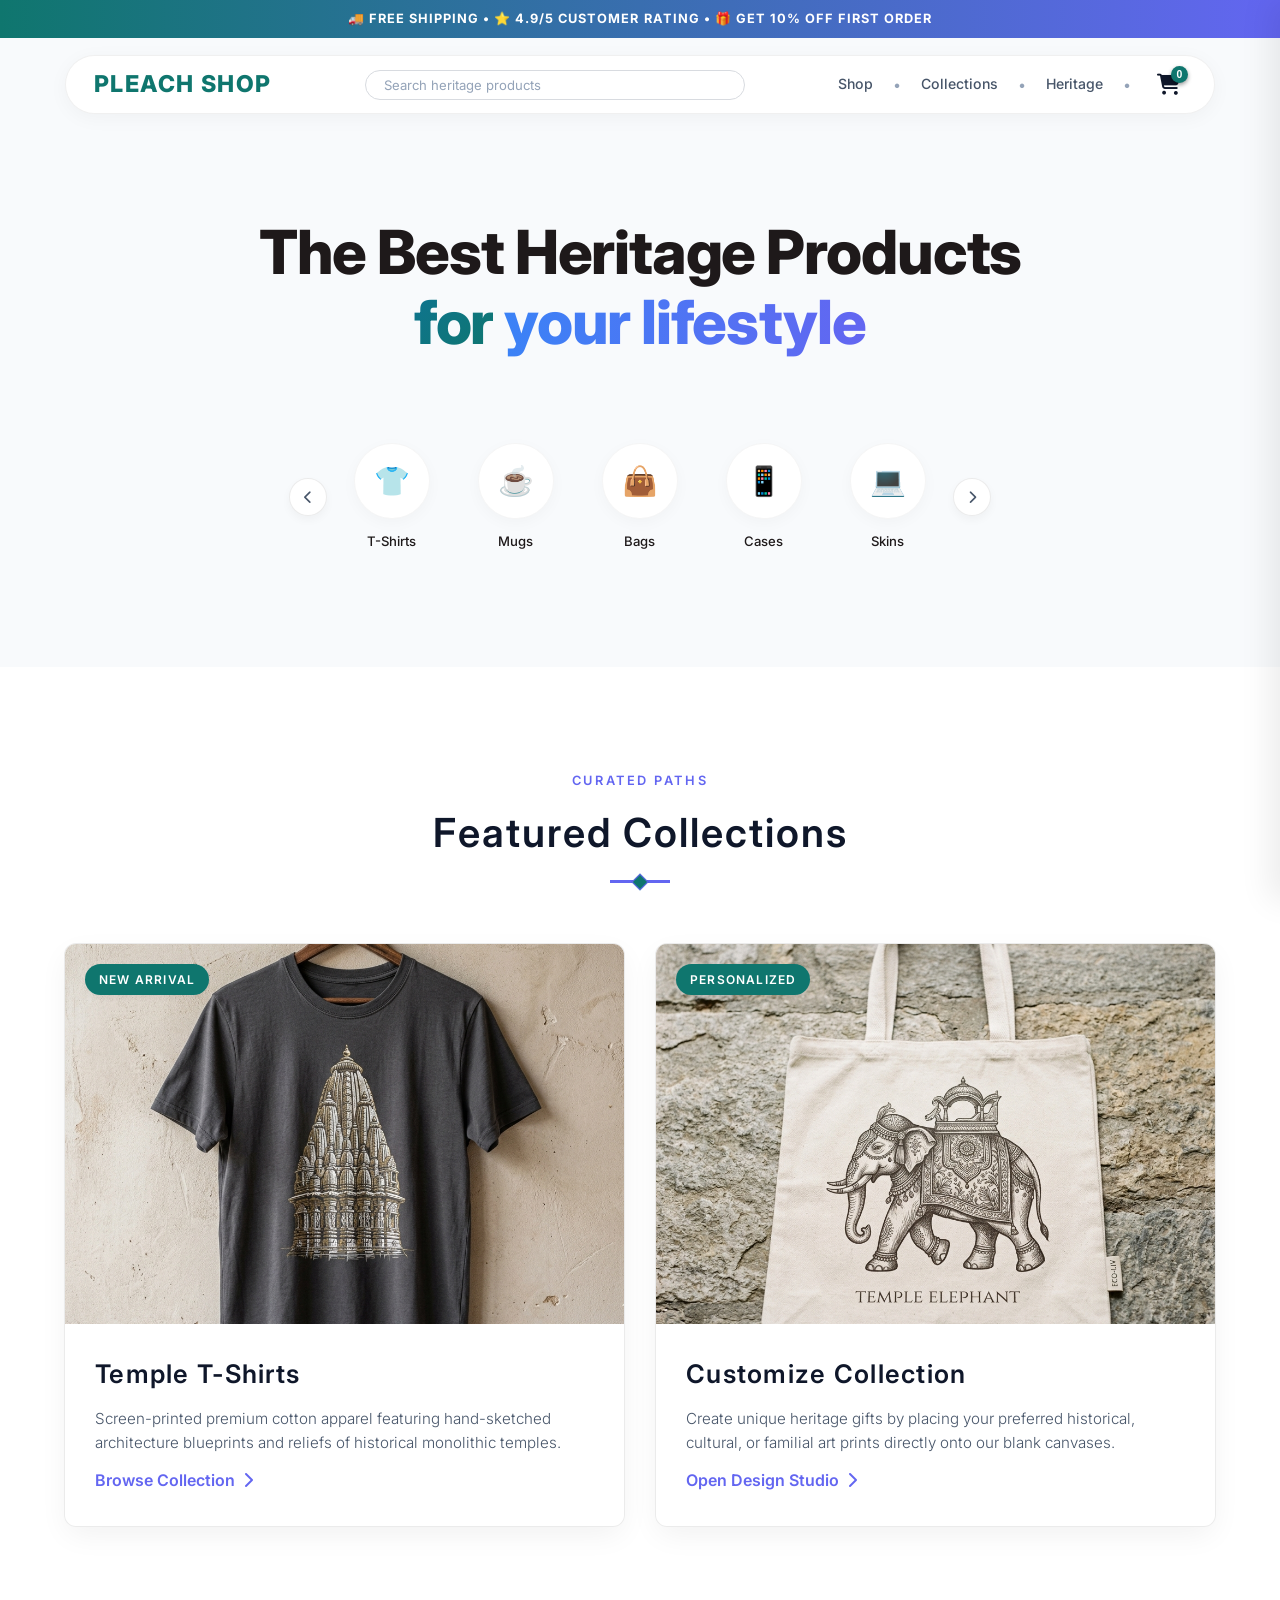
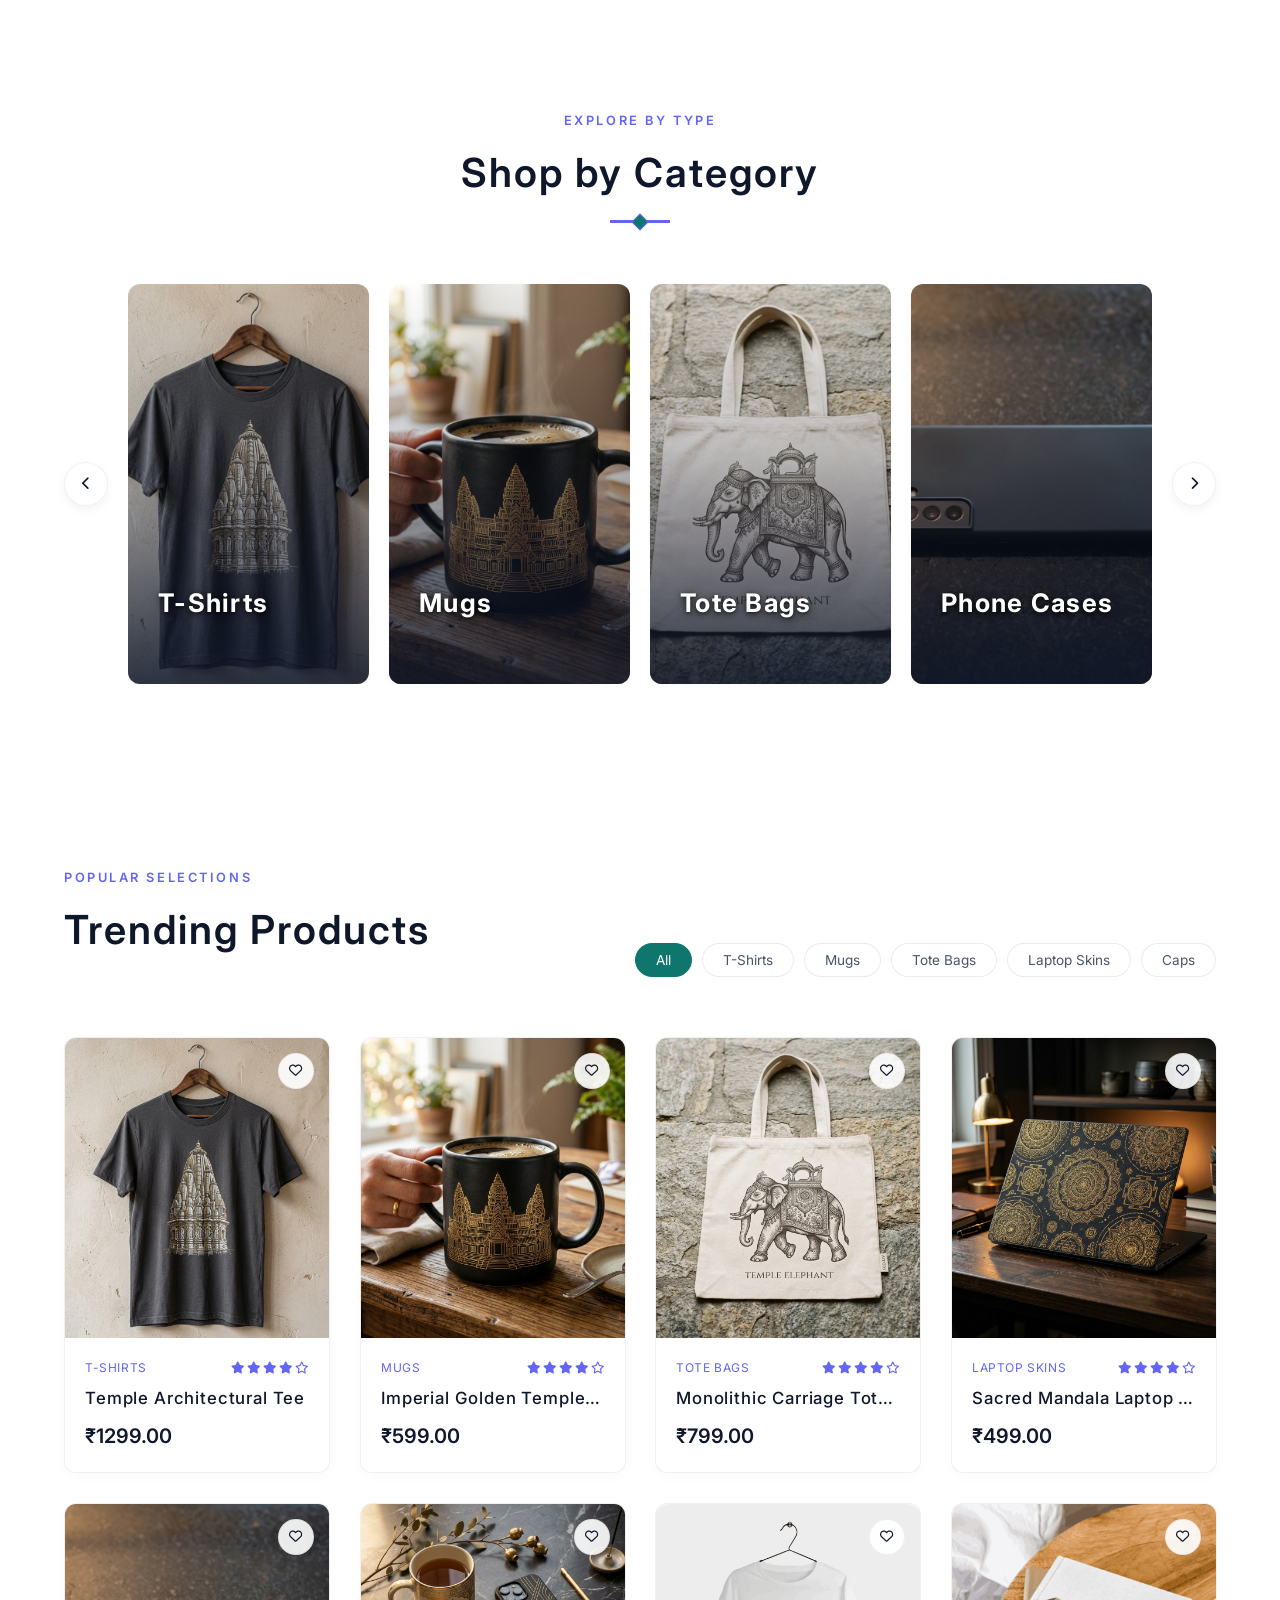
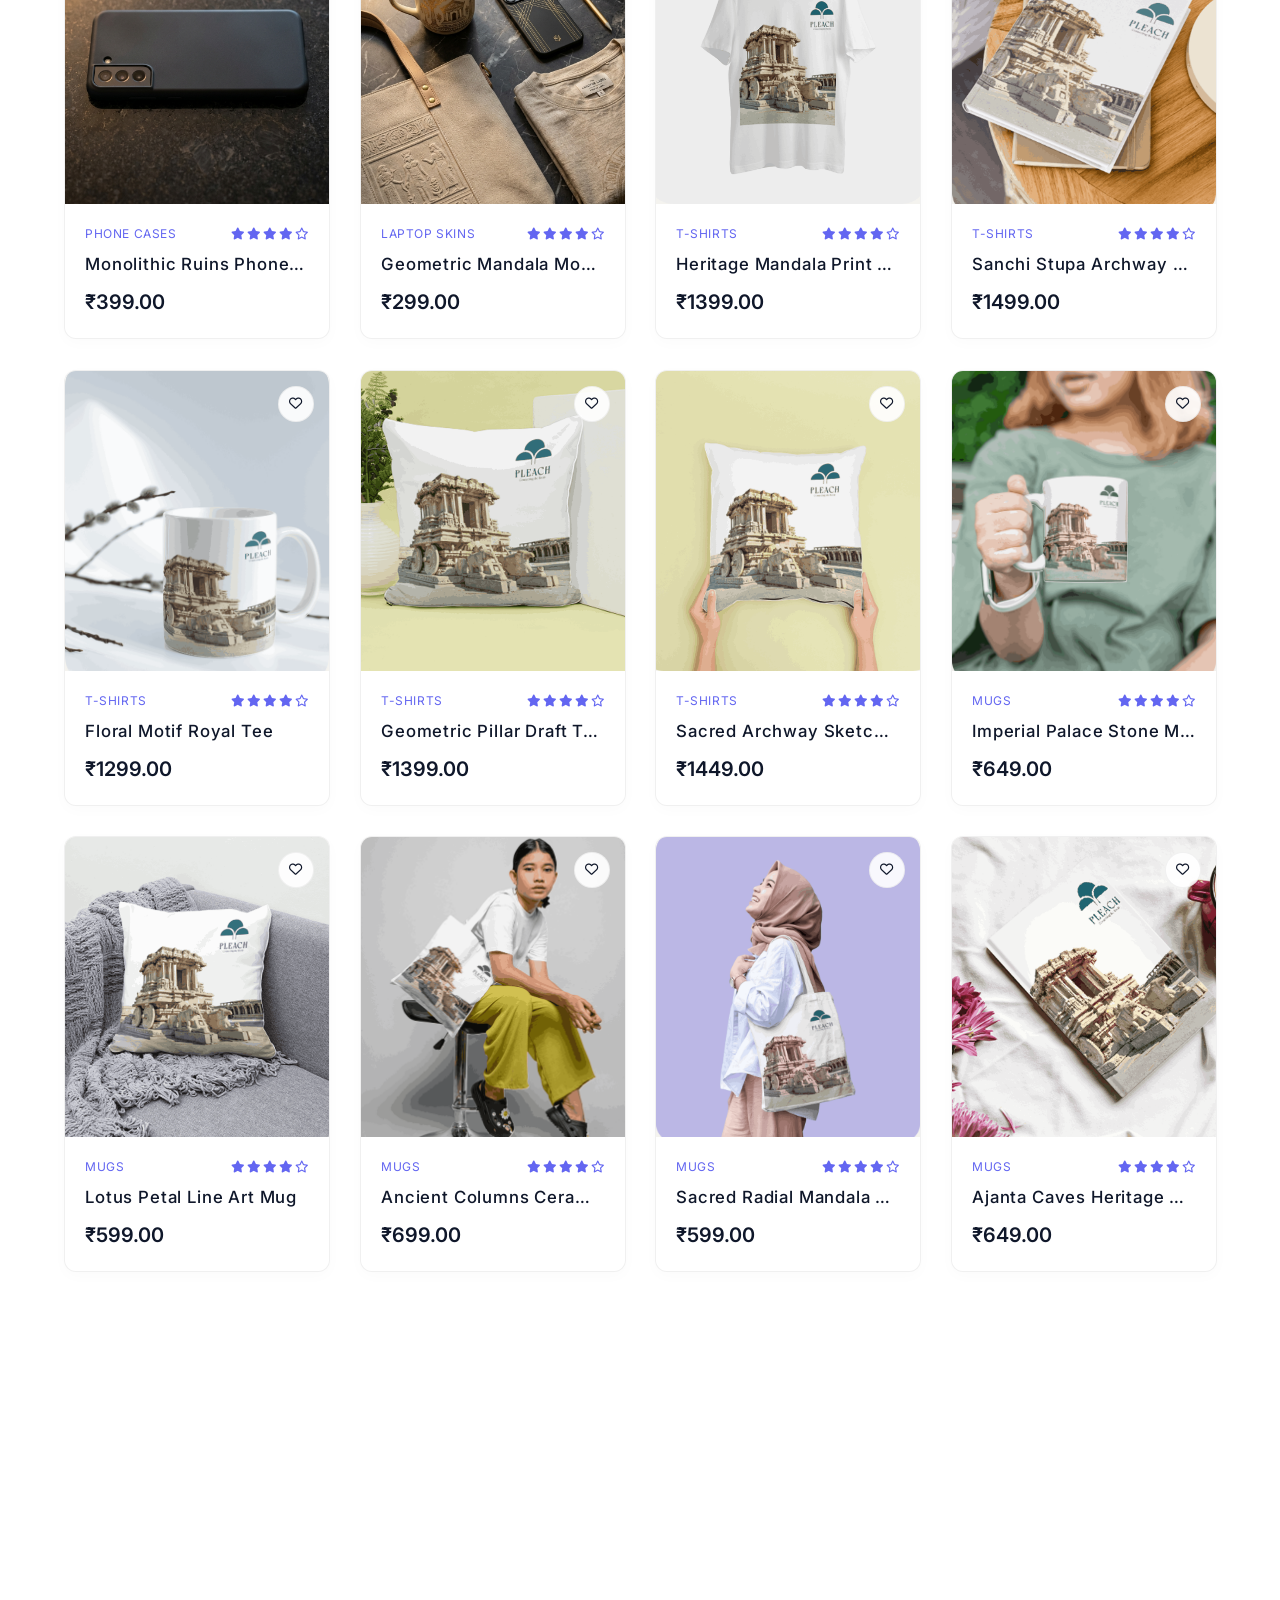
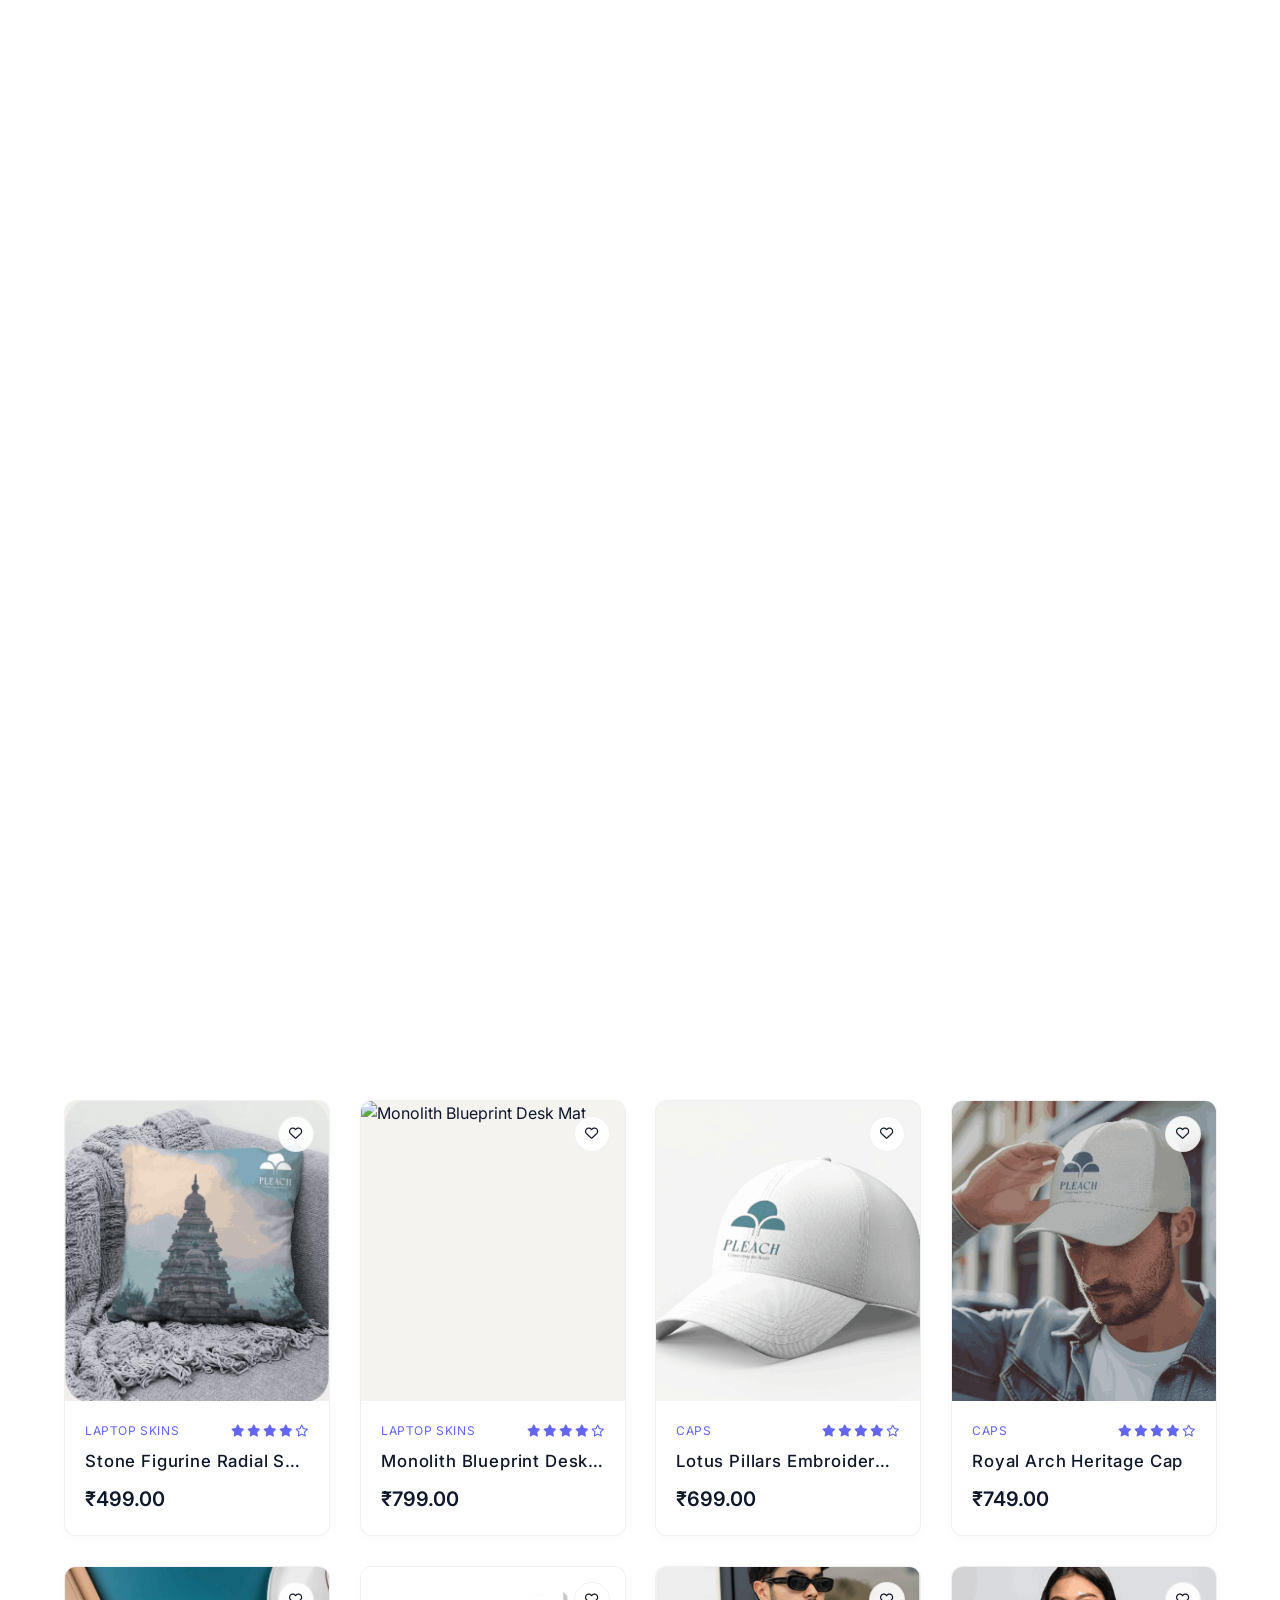
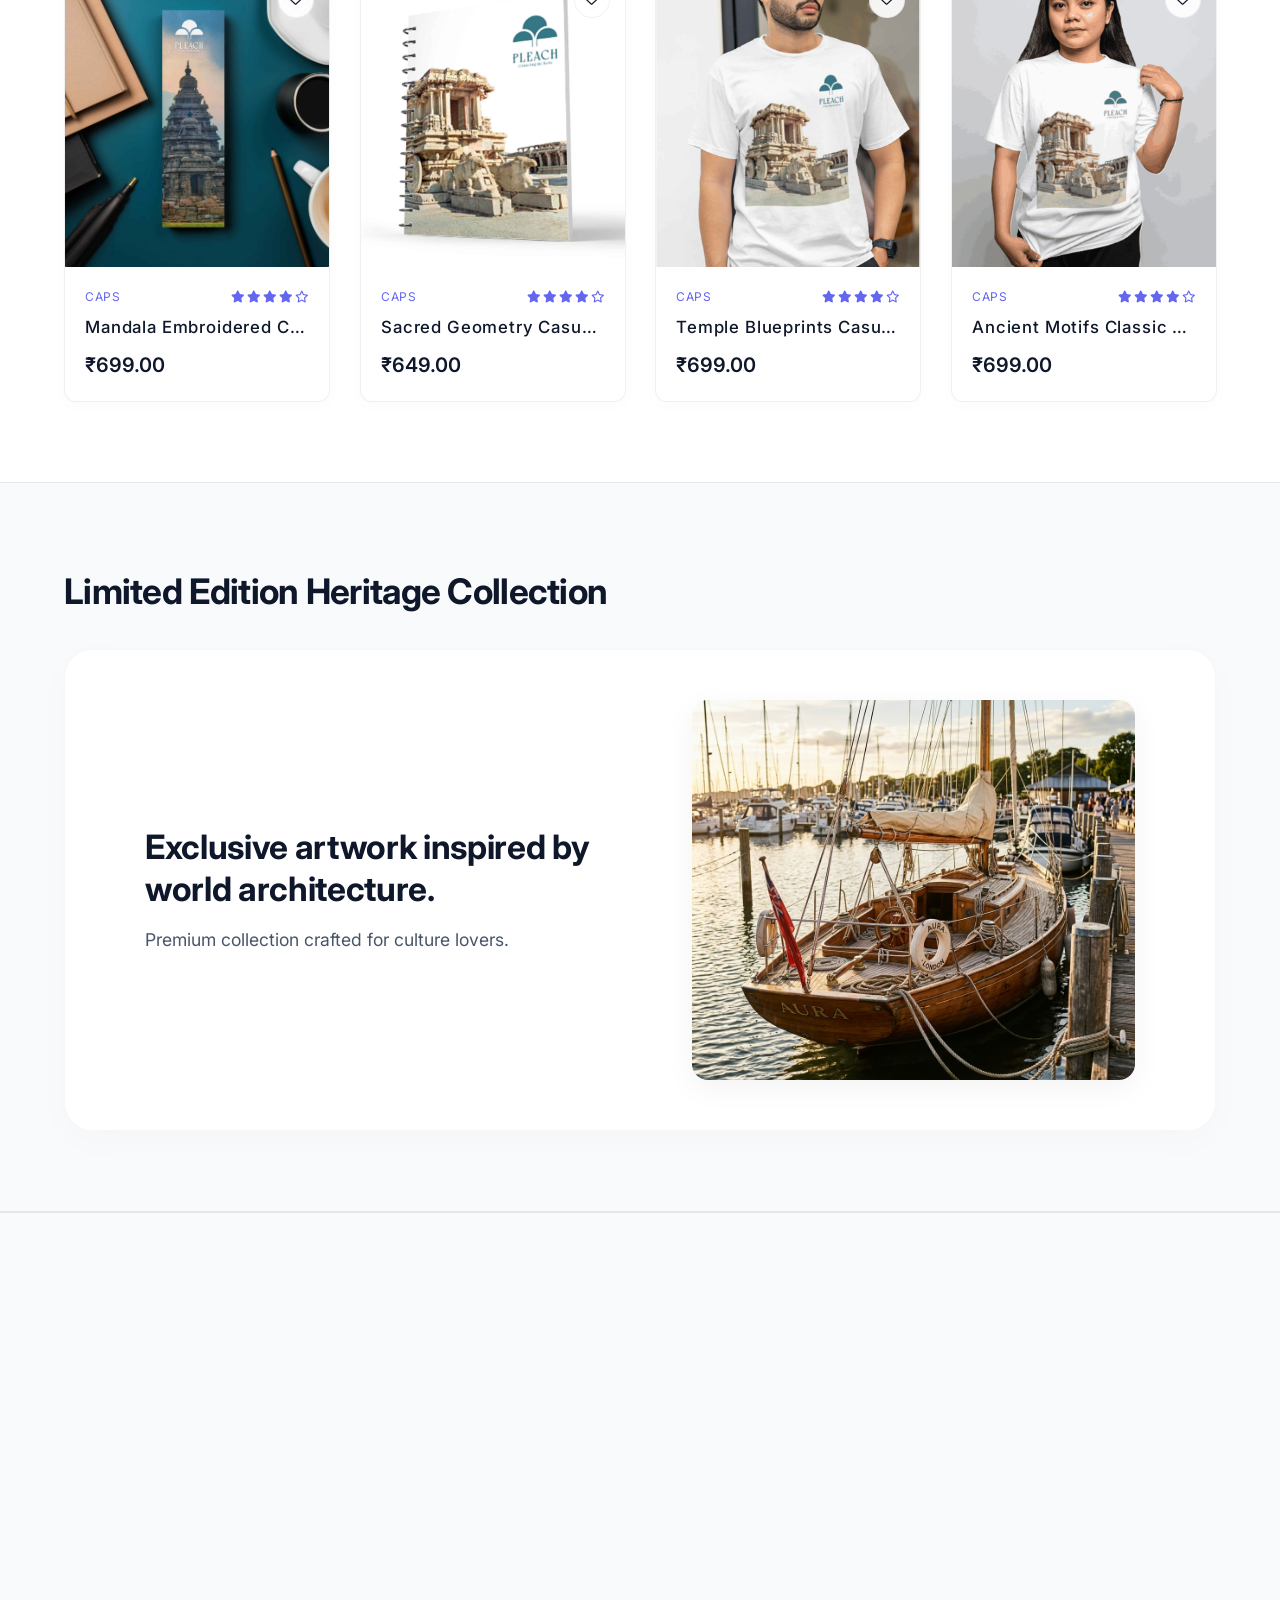
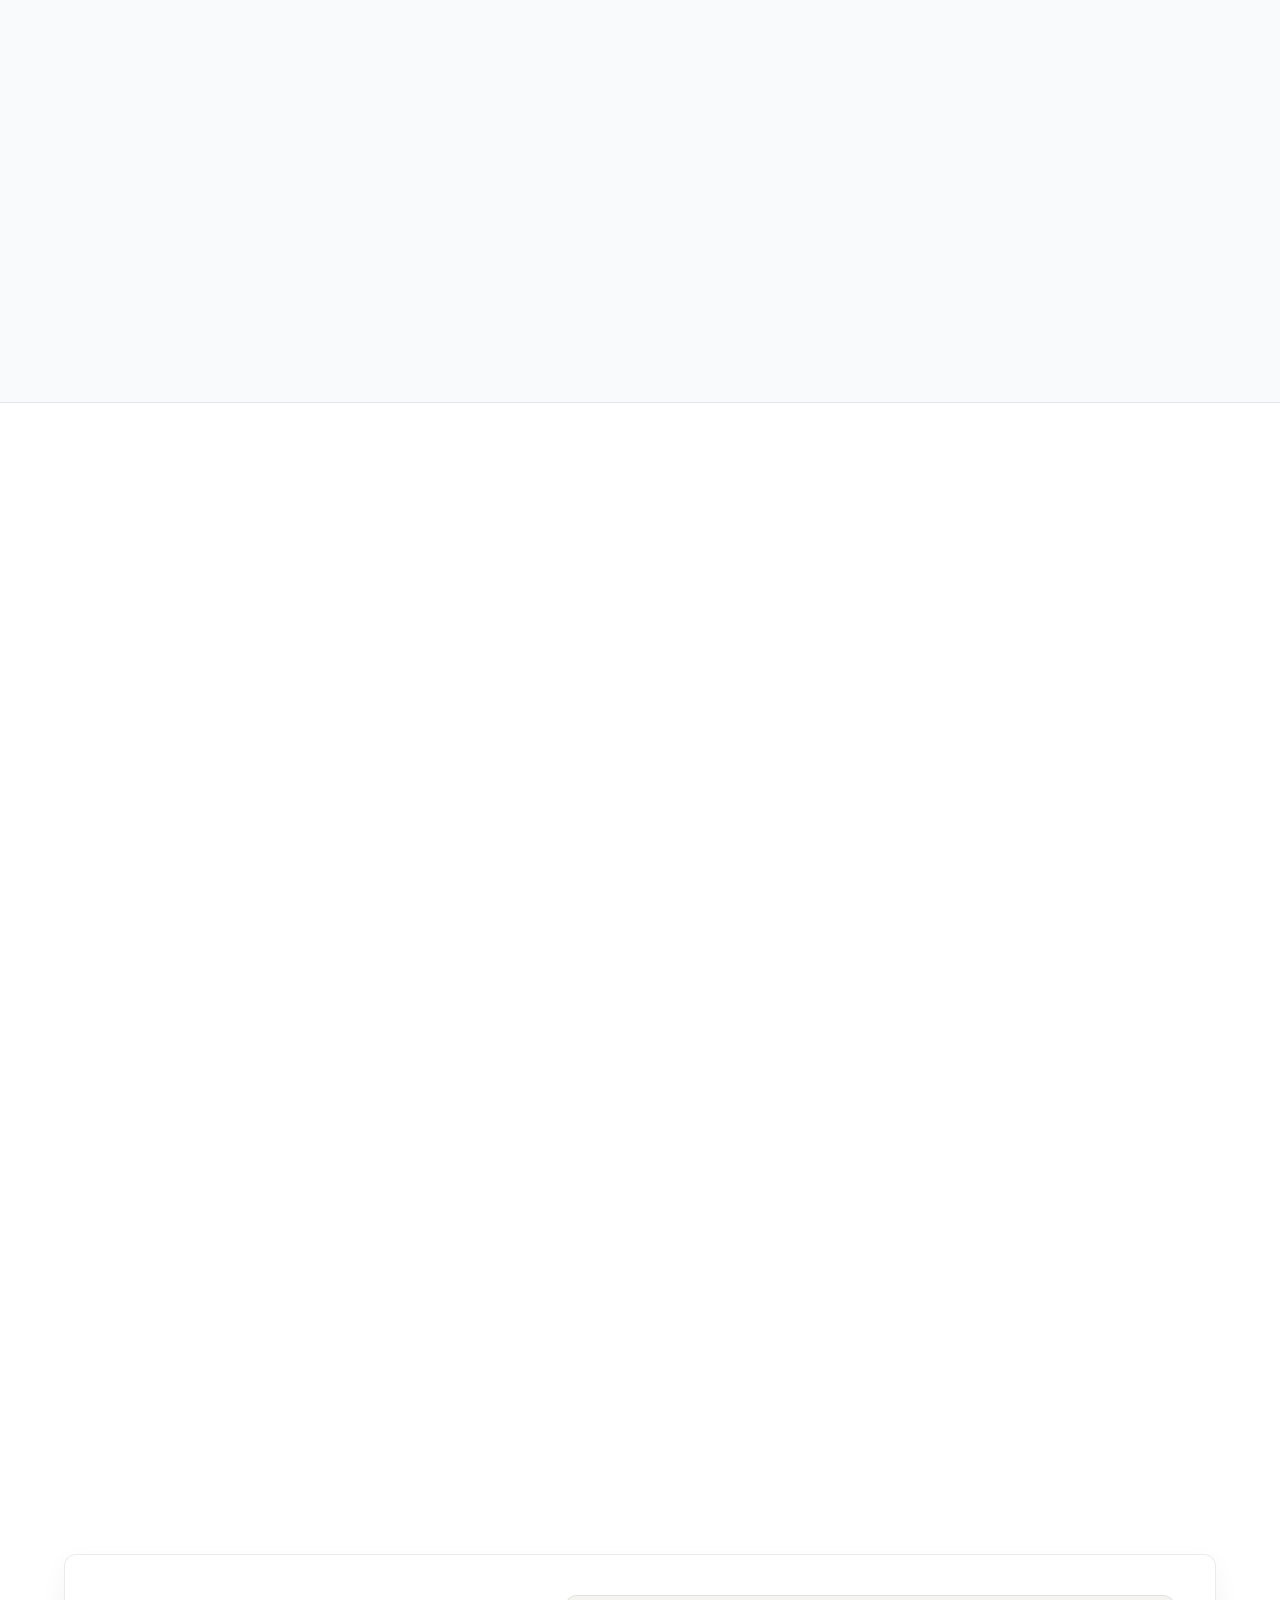
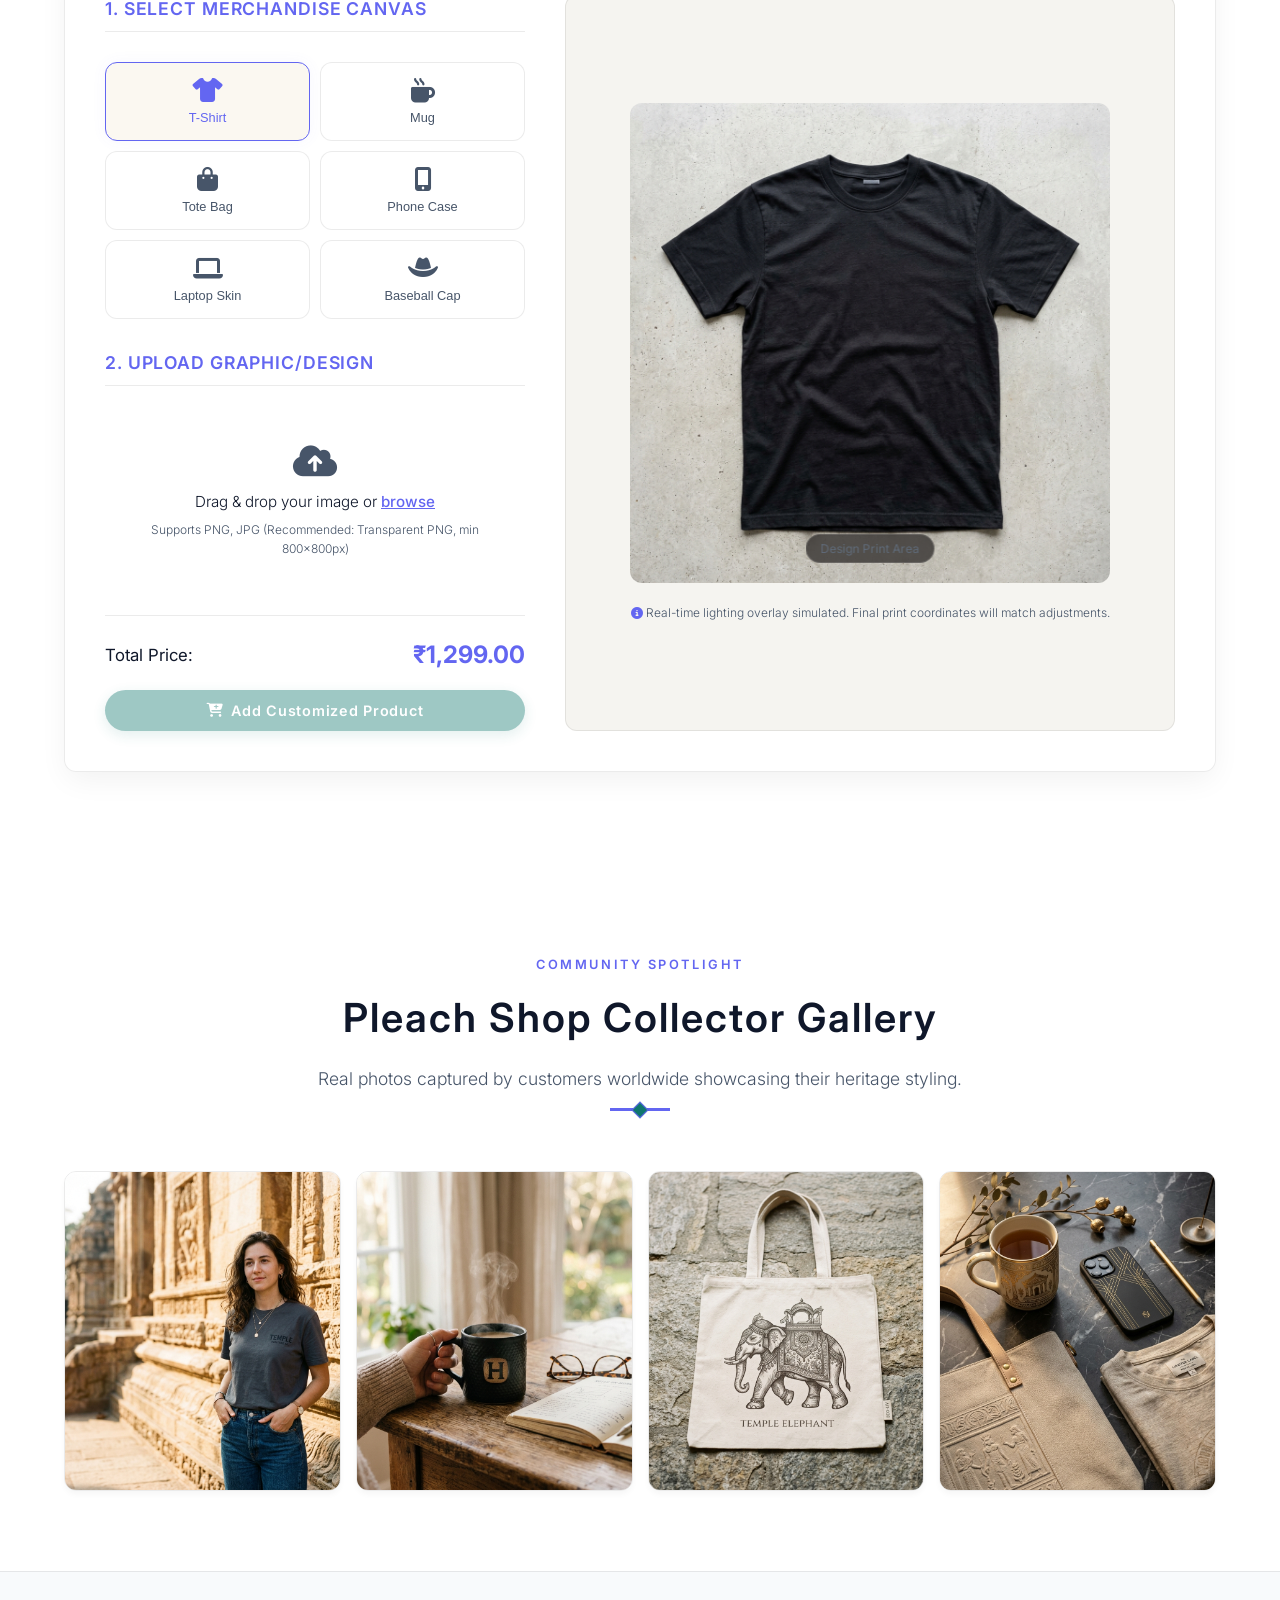
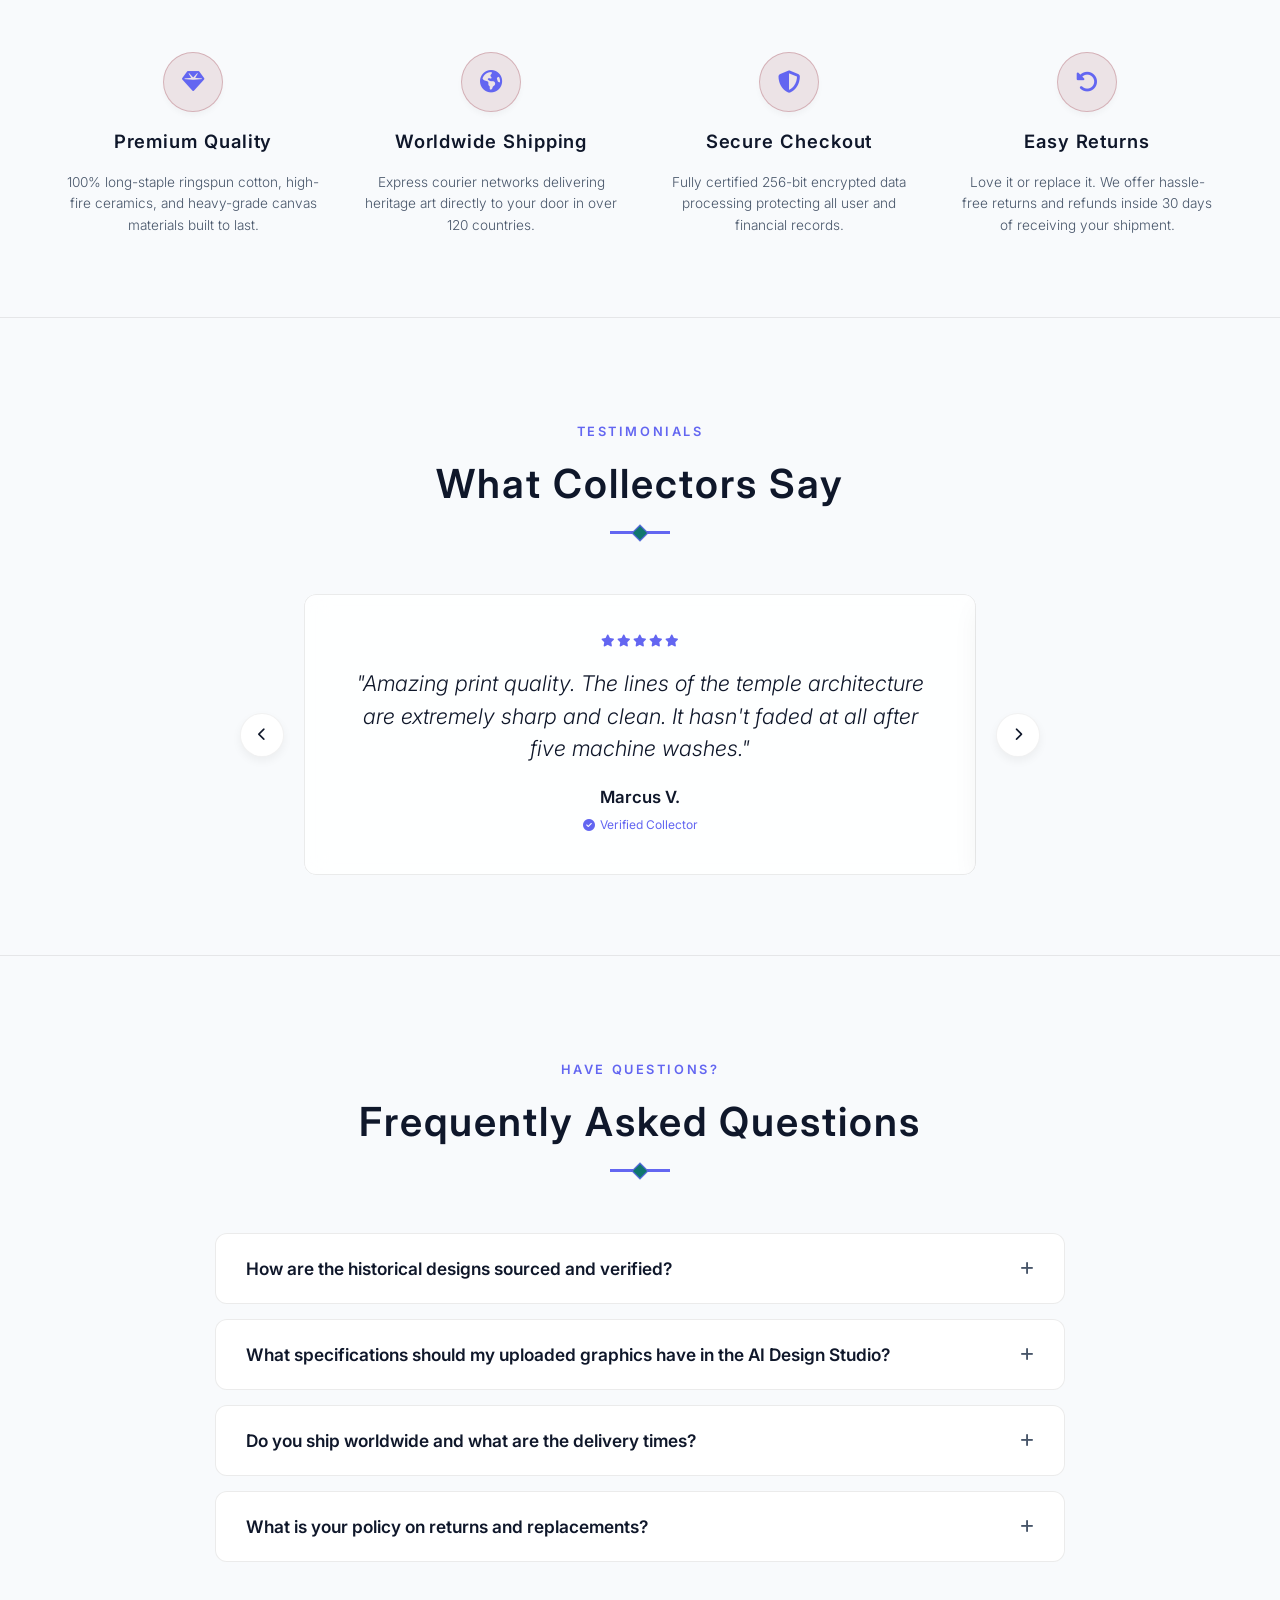
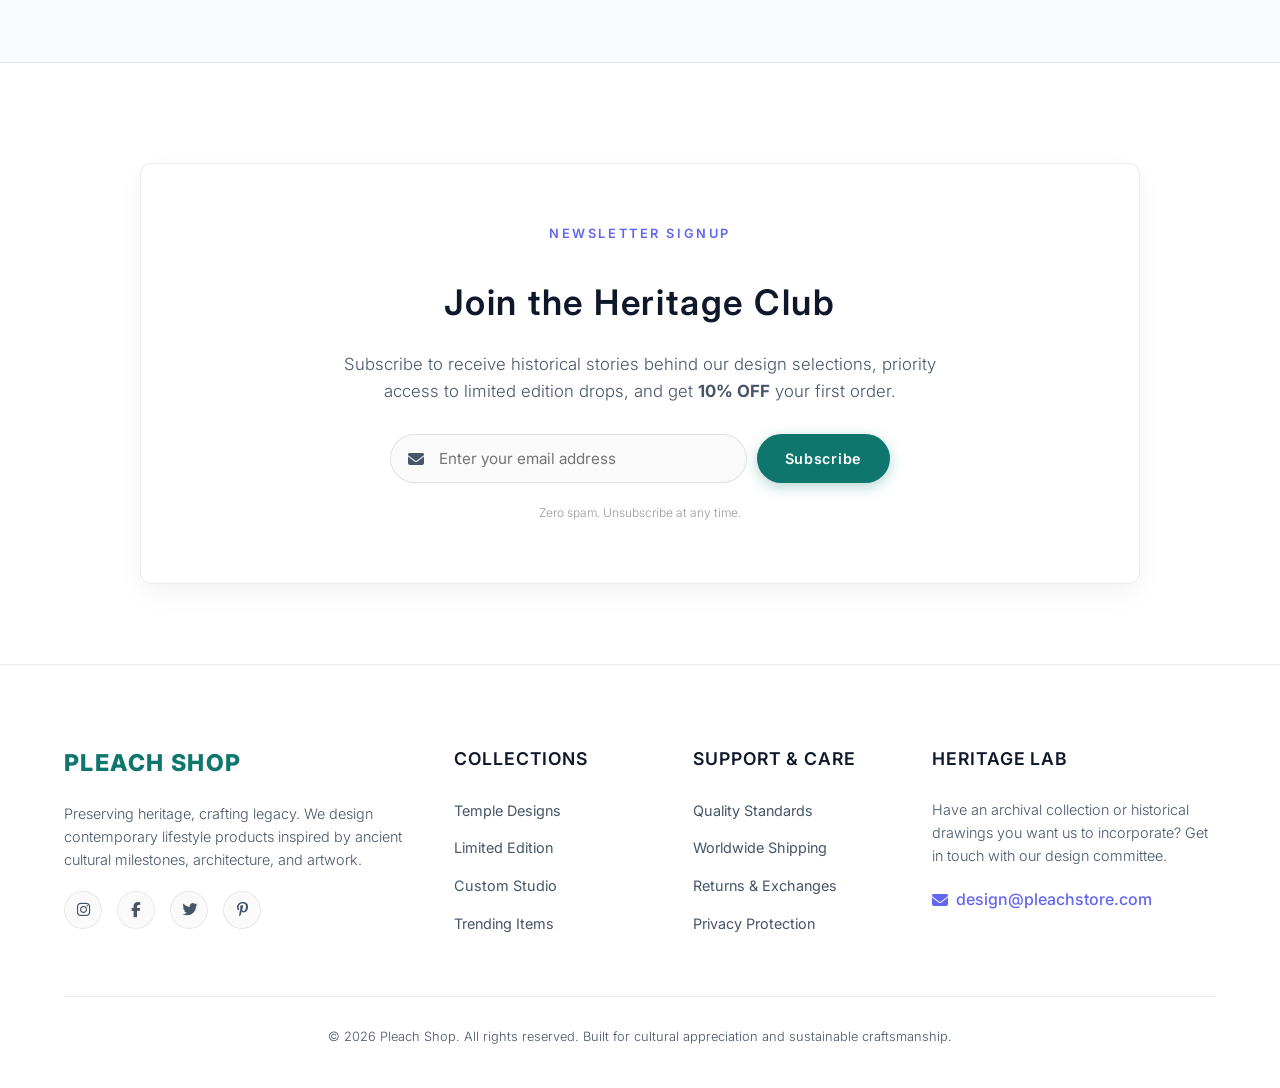
==== commit db3a6cdd: "Add Philosophy Story and FAQ Accordion sections with full mobile responsiveness" ====
--- a/index.html
+++ b/index.html
@@ -305,6 +305,38 @@
         </div>
     </section>
 
+    <!-- 7b. Our Story & Philosophy Section -->
+    <section class="heritage-philosophy-section" id="heritage-story">
+        <div class="container">
+            <div class="philosophy-container reveal-on-scroll">
+                <div class="philosophy-image-wrapper">
+                    <img src="assets/heritage_craftsman.png" alt="Craftsman sketching sacred patterns" class="philosophy-image">
+                </div>
+                <div class="philosophy-content">
+                    <span class="section-tag gold-text">PRESERVING LEGACY</span>
+                    <h2 class="philosophy-title">Archival Drawings. <br>Contemporary Living.</h2>
+                    <p class="philosophy-text">At Pleach Shop, we believe that cultural accomplishments should not be confined to museum corridors. We collaborate with archivists, archeologists, and digital historians to restore hand-drawn architectural blueprints and traditional sacred motifs from monolithic temples, royal palaces, and historical manuscripts.</p>
+                    <p class="philosophy-text">Each piece of merchandise is a bridge of appreciation. We screenprint these historic blueprints on premium, sustainably sourced canvases—organic cotton apparel, high-fire stoneware ceramics, and heavy-grade accessories—reimagining heritage for the modern daily workflow.</p>
+                    
+                    <div class="philosophy-metrics">
+                        <div class="metric-item">
+                            <span class="metric-number">100%</span>
+                            <span class="metric-label">Organic Cotton Twill</span>
+                        </div>
+                        <div class="metric-item">
+                            <span class="metric-number">24K</span>
+                            <span class="metric-label">Gold Leaf Accents</span>
+                        </div>
+                        <div class="metric-item">
+                            <span class="metric-number">30+</span>
+                            <span class="metric-label">Restored Blueprints</span>
+                        </div>
+                    </div>
+                </div>
+            </div>
+        </div>
+    </section>
+
     <!-- 9. AI Product Preview Studio -->
     <section class="preview-studio" id="preview-studio">
         <div class="container">
@@ -575,6 +607,59 @@
             </div>
             <button class="slider-control next" id="review-next" aria-label="Next Review"><i class="fa-solid fa-chevron-right"></i></button>
         </div>
+        </div>
+    </section>
+
+    <!-- 11b. Frequently Asked Questions (FAQ) Section -->
+    <section class="faq-section" id="faq-section">
+        <div class="container">
+            <div class="section-header text-center reveal-on-scroll">
+                <span class="section-tag">HAVE QUESTIONS?</span>
+                <h2 class="section-title">Frequently Asked Questions</h2>
+                <div class="title-divider"></div>
+            </div>
+            
+            <div class="faq-accordion-container reveal-on-scroll">
+                <div class="faq-item">
+                    <button class="faq-question" aria-expanded="false">
+                        <span>How are the historical designs sourced and verified?</span>
+                        <i class="fa-solid fa-plus icon"></i>
+                    </button>
+                    <div class="faq-answer">
+                        <p>We work directly with digital archeology archives, digital restoration artists, and master draftspeople. Each schematic, blueprint, or sacred pattern is carefully hand-traced from high-resolution archival photos of historic sites and verified for historical accuracy by our historical review board.</p>
+                    </div>
+                </div>
+                
+                <div class="faq-item">
+                    <button class="faq-question" aria-expanded="false">
+                        <span>What specifications should my uploaded graphics have in the AI Design Studio?</span>
+                        <i class="fa-solid fa-plus icon"></i>
+                    </button>
+                    <div class="faq-answer">
+                        <p>For high-resolution prints, we recommend uploading transparent PNG files with a minimum resolution of 800x800px (300 DPI). Our preview studio handles rotation and scaling coordinates, which are directly fed to our digital garment printers for printing.</p>
+                    </div>
+                </div>
+                
+                <div class="faq-item">
+                    <button class="faq-question" aria-expanded="false">
+                        <span>Do you ship worldwide and what are the delivery times?</span>
+                        <i class="fa-solid fa-plus icon"></i>
+                    </button>
+                    <div class="faq-answer">
+                        <p>Yes, we ship globally to over 120 countries using express priority networks (DHL, FedEx). Domestic shipping in India takes 3-5 business days. International shipping takes 7-12 business days depending on customs clearance procedures.</p>
+                    </div>
+                </div>
+                
+                <div class="faq-item">
+                    <button class="faq-question" aria-expanded="false">
+                        <span>What is your policy on returns and replacements?</span>
+                        <i class="fa-solid fa-plus icon"></i>
+                    </button>
+                    <div class="faq-answer">
+                        <p>For standard collections, we offer a 30-day return policy. If you are not in love with your product, we replace it or issue a full refund. Note that personalized canvas products designed in our AI Studio are final sale unless there is a print defect.</p>
+                    </div>
+                </div>
+            </div>
         </div>
     </section>
 
@@ -690,31 +775,6 @@
             <p class="coupon-hint">Enjoy 10% off your purchase. Applied at checkout.</p>
         </div>
     </div>
-
-    <!-- Automatic Promo Subscription Popup -->
-    <div class="modal-overlay" id="promo-popup-overlay">
-        <div class="promo-modal-content glass-card">
-            <button class="close-modal-btn" id="close-promo-popup-btn" aria-label="Close modal"><i class="fa-solid fa-xmark"></i></button>
-            <div class="promo-modal-grid">
-                <div class="promo-modal-image" style="background-image: url('assets/popup_artwork.png');"></div>
-                <div class="promo-modal-details">
-                    <span class="section-tag gold-text">EXCLUSIVITY REVEALED</span>
-                    <h2>Unlock 10% Off</h2>
-                    <p>Enter your email below to unlock your exclusive 10% first-order discount code and gain priority access to limited edition drops.</p>
-                    
-                    <form id="promo-popup-form" class="popup-subscription-form">
-                        <div class="input-wrapper">
-                            <i class="fa-solid fa-envelope form-icon"></i>
-                            <input type="email" id="promo-popup-email" placeholder="Enter your email address" required aria-label="Email address for discount">
-                        </div>
-                        <button type="submit" class="btn btn-primary w-full">Claim Offer</button>
-                    </form>
-                    <p class="popup-disclaimer">Zero spam. Unsubscribe at any time.</p>
-                </div>
-            </div>
-        </div>
-    </div>
-
     <!-- Product Detail Modal -->
     <div class="modal-overlay" id="product-detail-modal-overlay">
         <div class="product-modal-content glass-card">
--- a/style.css
+++ b/style.css
@@ -2521,80 +2521,6 @@
     }
 }
 
-/* ==========================================
-   21. Promo Subscription Popup Modal
-   ========================================== */
-.promo-modal-content {
-    max-width: 800px;
-    width: 100%;
-    position: relative;
-    padding: 0;
-    overflow: hidden;
-    animation: scaleUp 0.4s cubic-bezier(0.34, 1.56, 0.64, 1);
-}
-
-.promo-modal-grid {
-    display: grid;
-    grid-template-columns: 1fr 1.2fr;
-    align-items: stretch;
-    min-height: 450px;
-}
-
-.promo-modal-image {
-    background-size: cover;
-    background-position: center;
-    position: relative;
-}
-
-.promo-modal-details {
-    padding: 50px 40px;
-    background: #ffffff;
-    display: flex;
-    flex-direction: column;
-    justify-content: center;
-    gap: 15px;
-    text-align: left;
-}
-
-.promo-modal-details h2 {
-    font-size: 2rem;
-    font-weight: 700;
-    color: var(--color-text-primary);
-    line-height: 1.25;
-}
-
-.promo-modal-details p {
-    font-size: 0.95rem;
-    color: var(--color-text-secondary);
-}
-
-.popup-subscription-form {
-    display: flex;
-    flex-direction: column;
-    gap: 15px;
-    margin: 10px 0;
-}
-
-.popup-disclaimer {
-    font-size: 0.75rem !important;
-    color: #94a3b8 !important;
-    text-align: center;
-}
-
-@media (max-width: 768px) {
-    .promo-modal-content {
-        max-width: 500px;
-    }
-    .promo-modal-grid {
-        grid-template-columns: 1fr;
-    }
-    .promo-modal-image {
-        display: none;
-    }
-    .promo-modal-details {
-        padding: 40px 30px;
-    }
-}
 
 /* ==========================================
    22. Scroll Reveal Animations System
@@ -2629,3 +2555,221 @@
 .delay-300 { transition-delay: 300ms; }
 .delay-400 { transition-delay: 400ms; }
 .delay-500 { transition-delay: 500ms; }
+
+/* ==========================================
+   23. Heritage Story & Philosophy Section Styles
+   ========================================== */
+.heritage-philosophy-section {
+    background-color: var(--color-bg-darkest);
+    padding: 100px 0;
+}
+
+.philosophy-container {
+    display: grid;
+    grid-template-columns: 1fr 1.1fr;
+    gap: 70px;
+    align-items: center;
+}
+
+.philosophy-image-wrapper {
+    border-radius: var(--border-radius-md);
+    overflow: hidden;
+    height: 520px;
+    box-shadow: var(--shadow-md);
+    border: var(--border-glass);
+}
+
+.philosophy-image {
+    width: 100%;
+    height: 100%;
+    object-fit: cover;
+    display: block;
+    transition: transform 0.8s ease;
+}
+
+.philosophy-container:hover .philosophy-image {
+    transform: scale(1.02);
+}
+
+.philosophy-content {
+    display: flex;
+    flex-direction: column;
+    gap: 22px;
+}
+
+.philosophy-title {
+    font-size: 2.6rem;
+    line-height: 1.2;
+    color: var(--color-text-primary);
+}
+
+.philosophy-text {
+    font-size: 1.05rem;
+    line-height: 1.65;
+    color: var(--color-text-secondary);
+}
+
+.philosophy-metrics {
+    display: grid;
+    grid-template-columns: repeat(3, 1fr);
+    gap: 25px;
+    margin-top: 20px;
+    border-top: var(--border-glass);
+    padding-top: 30px;
+}
+
+.metric-item {
+    display: flex;
+    flex-direction: column;
+    gap: 8px;
+}
+
+.metric-number {
+    font-family: var(--font-heading);
+    font-size: 2.2rem;
+    font-weight: 700;
+    color: var(--color-accent);
+}
+
+.metric-label {
+    font-size: 0.8rem;
+    text-transform: uppercase;
+    letter-spacing: 0.05em;
+    color: var(--color-text-secondary);
+    font-weight: 500;
+}
+
+/* ==========================================
+   24. Frequently Asked Questions (FAQ) Section Styles
+   ========================================== */
+.faq-section {
+    background-color: var(--color-bg-dark);
+    padding: 100px 0;
+    border-top: var(--border-glass);
+    border-bottom: var(--border-glass);
+}
+
+.faq-accordion-container {
+    max-width: 850px;
+    margin: 0 auto;
+    display: flex;
+    flex-direction: column;
+    gap: 15px;
+}
+
+.faq-item {
+    background: #ffffff;
+    border: var(--border-glass);
+    border-radius: var(--border-radius-md);
+    overflow: hidden;
+    transition: var(--transition-normal);
+}
+
+.faq-item:hover {
+    border-color: rgba(99, 102, 241, 0.2);
+    box-shadow: 0 4px 20px rgba(0, 0, 0, 0.02);
+}
+
+.faq-item.active {
+    border-color: var(--color-accent);
+    box-shadow: var(--shadow-gold);
+}
+
+.faq-question {
+    width: 100%;
+    padding: 24px 30px;
+    background: transparent;
+    border: none;
+    outline: none;
+    text-align: left;
+    display: flex;
+    justify-content: space-between;
+    align-items: center;
+    cursor: pointer;
+    font-family: var(--font-heading);
+    font-size: 1.08rem;
+    font-weight: 600;
+    color: var(--color-text-primary);
+    transition: color 0.3s ease;
+}
+
+.faq-item:hover .faq-question {
+    color: var(--color-primary);
+}
+
+.faq-question .icon {
+    font-size: 0.95rem;
+    color: var(--color-text-secondary);
+    transition: transform 0.4s ease, color 0.3s ease;
+}
+
+.faq-item.active .faq-question {
+    color: var(--color-primary);
+}
+
+.faq-item.active .faq-question .icon {
+    color: var(--color-accent);
+}
+
+.faq-answer {
+    max-height: 0;
+    overflow: hidden;
+    transition: max-height 0.4s cubic-bezier(0.25, 1, 0.5, 1);
+}
+
+.faq-answer p {
+    padding: 0 30px 24px;
+    font-size: 0.96rem;
+    line-height: 1.6;
+    color: var(--color-text-secondary);
+}
+
+/* ==========================================
+   25. New Sections Mobile Responsiveness Queries
+   ========================================== */
+@media (max-width: 992px) {
+    .philosophy-container {
+        grid-template-columns: 1fr;
+        gap: 40px;
+    }
+    .philosophy-image-wrapper {
+        height: 380px;
+    }
+    .philosophy-title {
+        font-size: 2.2rem;
+    }
+}
+
+@media (max-width: 768px) {
+    .philosophy-metrics {
+        grid-template-columns: repeat(2, 1fr);
+        gap: 20px;
+    }
+    .faq-question {
+        padding: 20px 24px;
+        font-size: 1rem;
+    }
+    .faq-answer p {
+        padding: 0 24px 20px;
+        font-size: 0.92rem;
+    }
+}
+
+@media (max-width: 576px) {
+    .heritage-philosophy-section, .faq-section {
+        padding: 60px 0;
+    }
+    .philosophy-image-wrapper {
+        height: 280px;
+    }
+    .philosophy-title {
+        font-size: 1.8rem;
+    }
+    .philosophy-metrics {
+        grid-template-columns: 1fr;
+        gap: 15px;
+    }
+    .metric-number {
+        font-size: 1.8rem;
+    }
+}
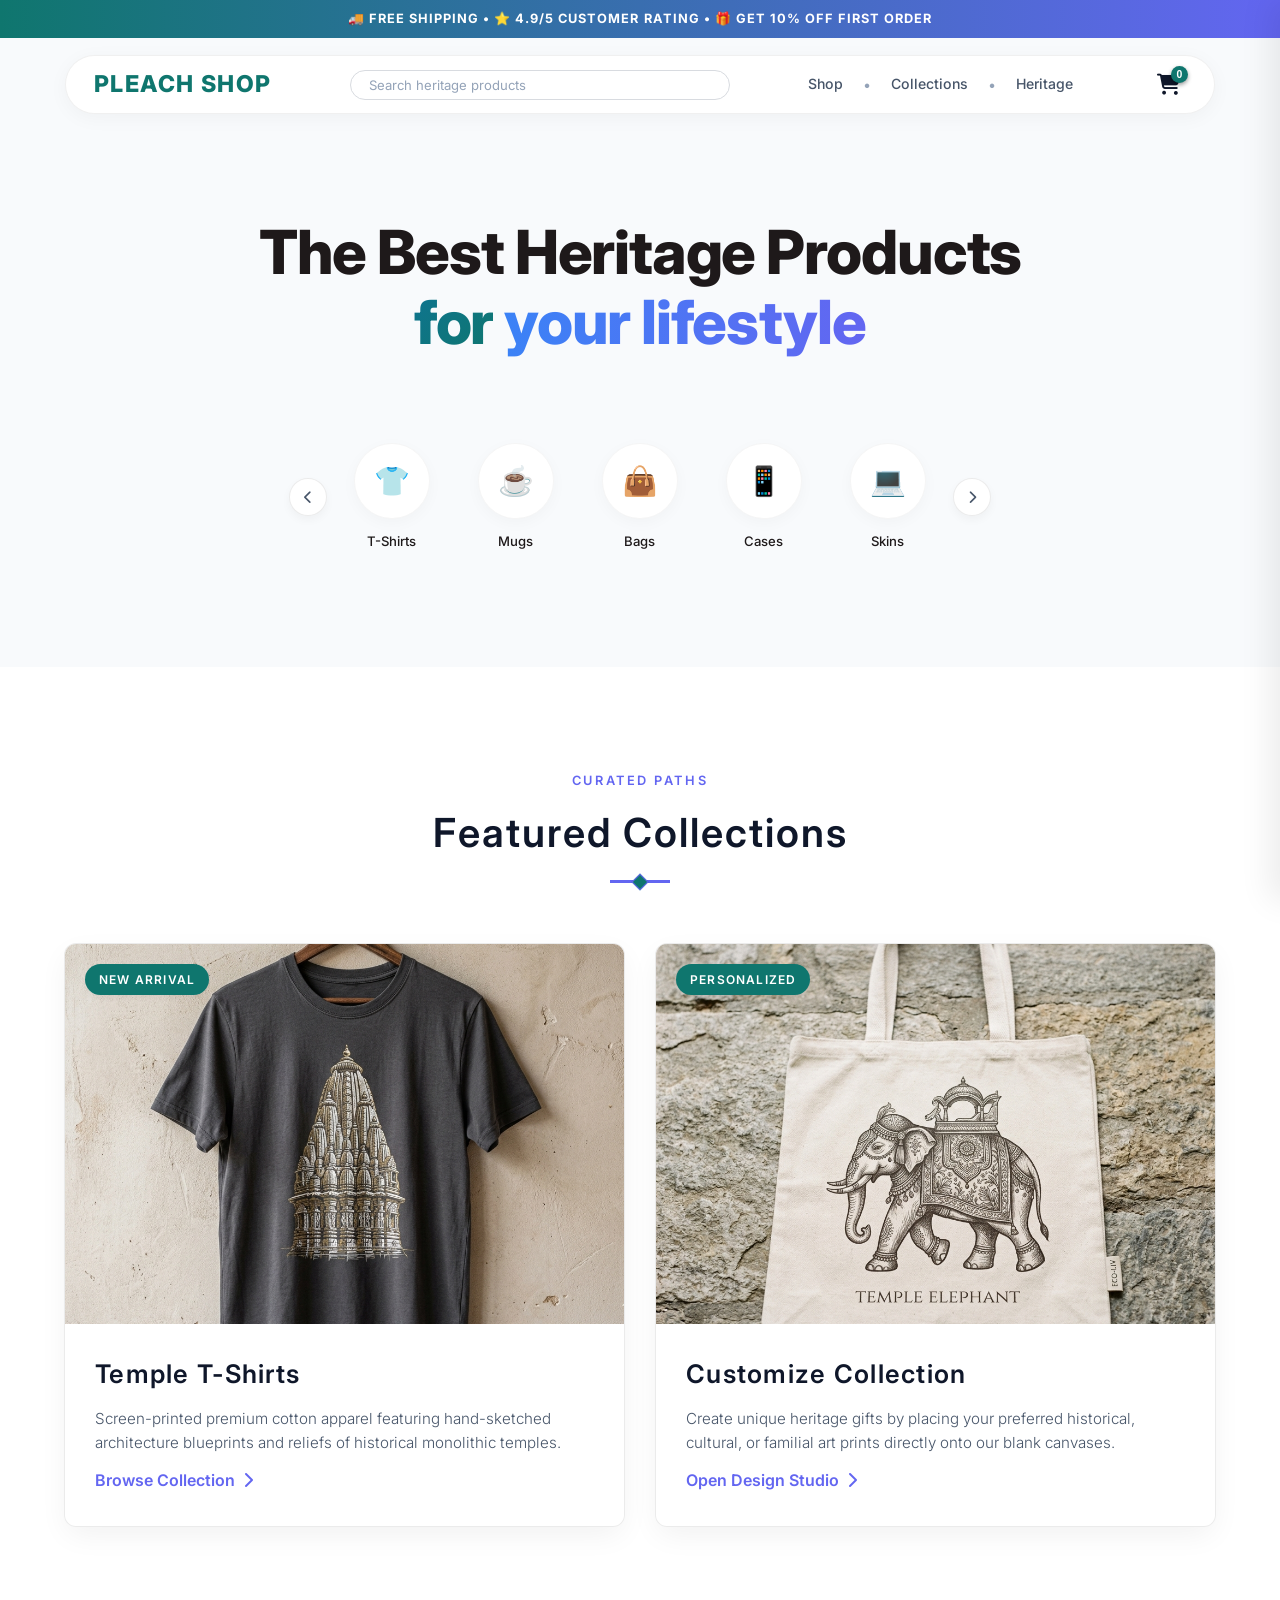
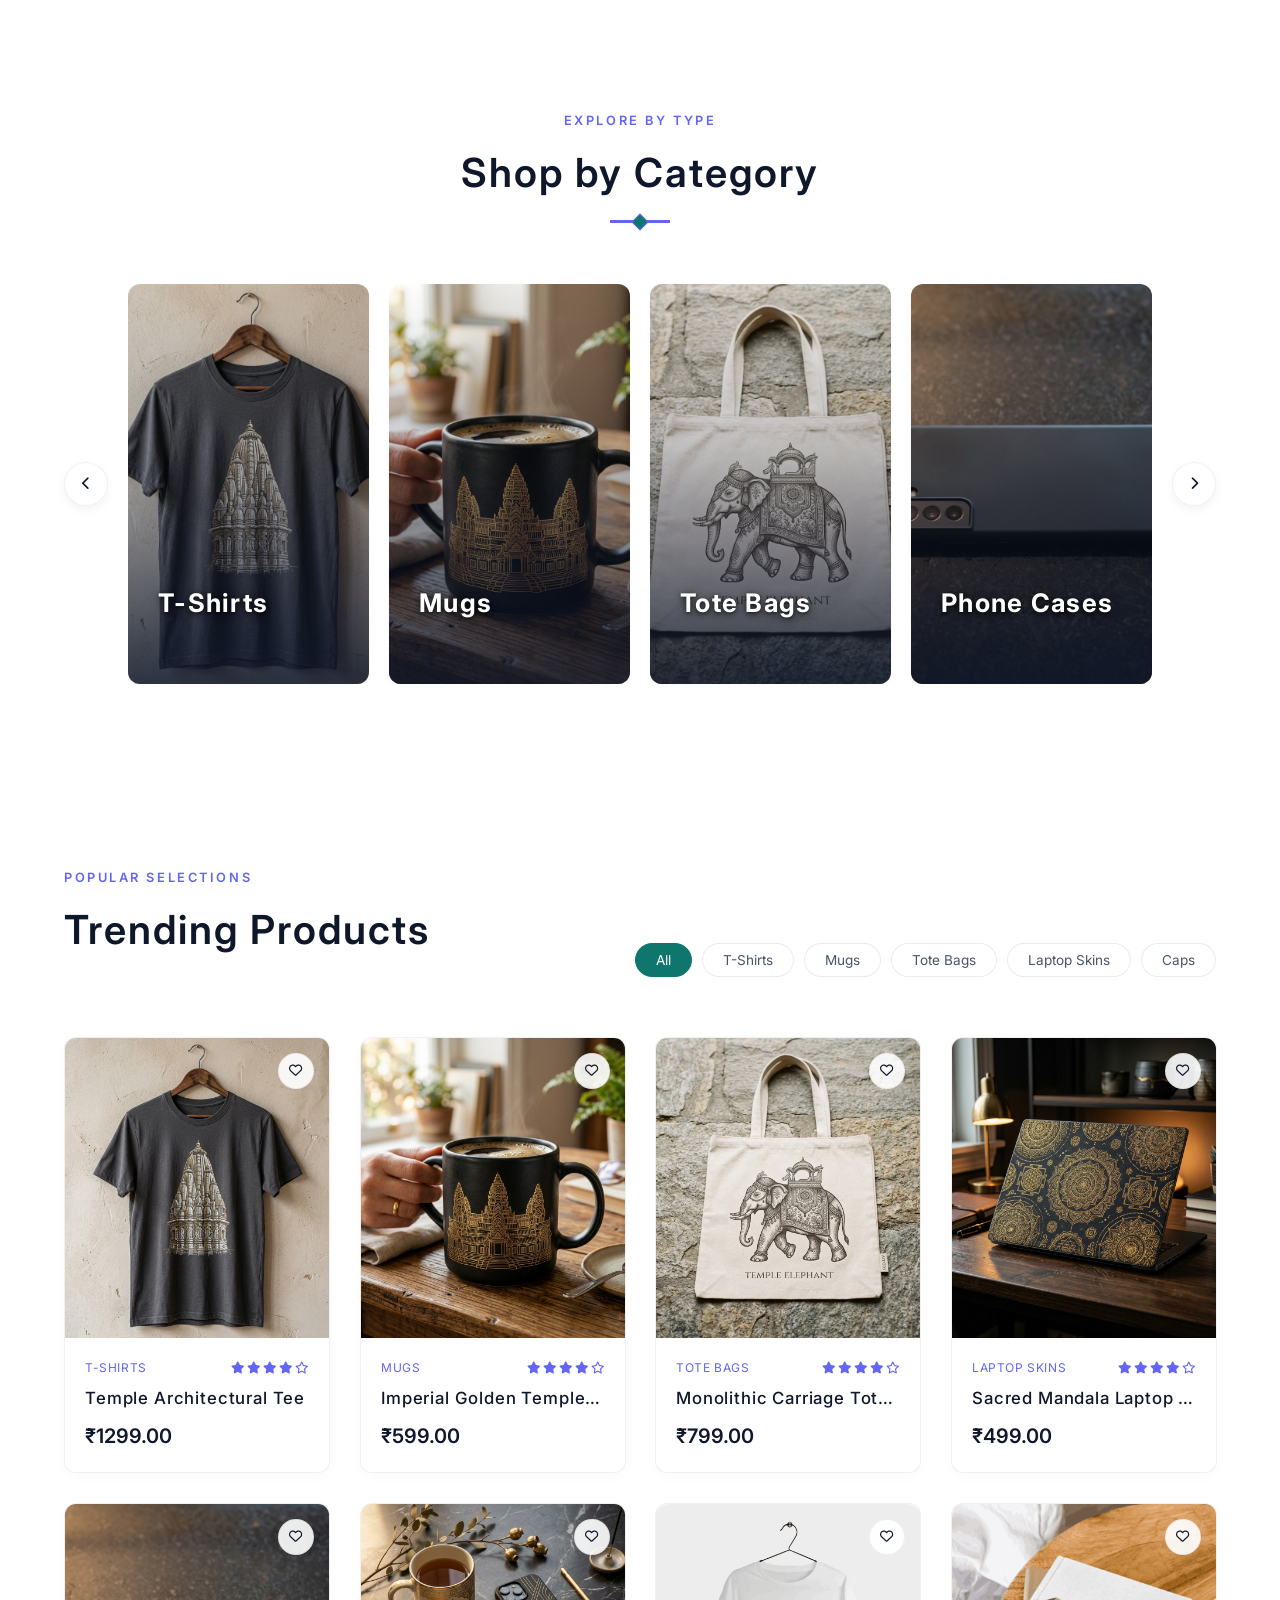
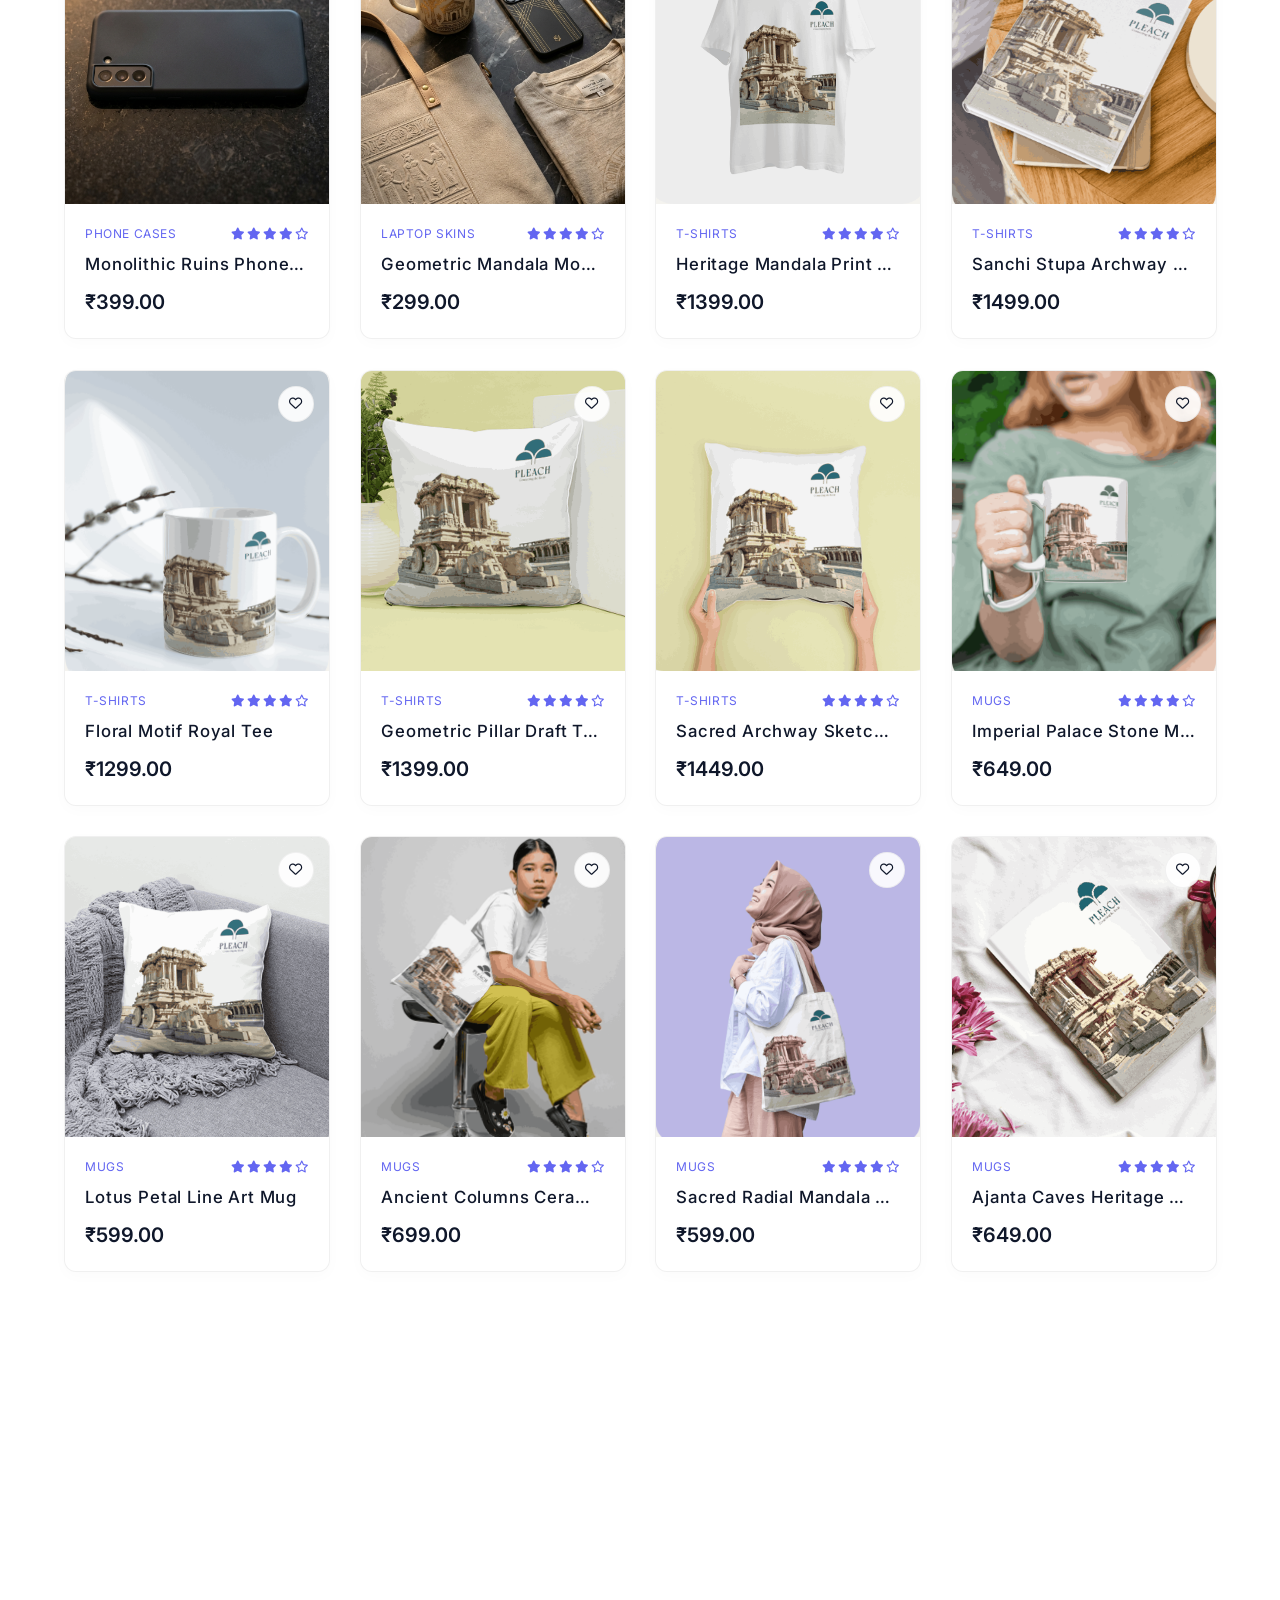
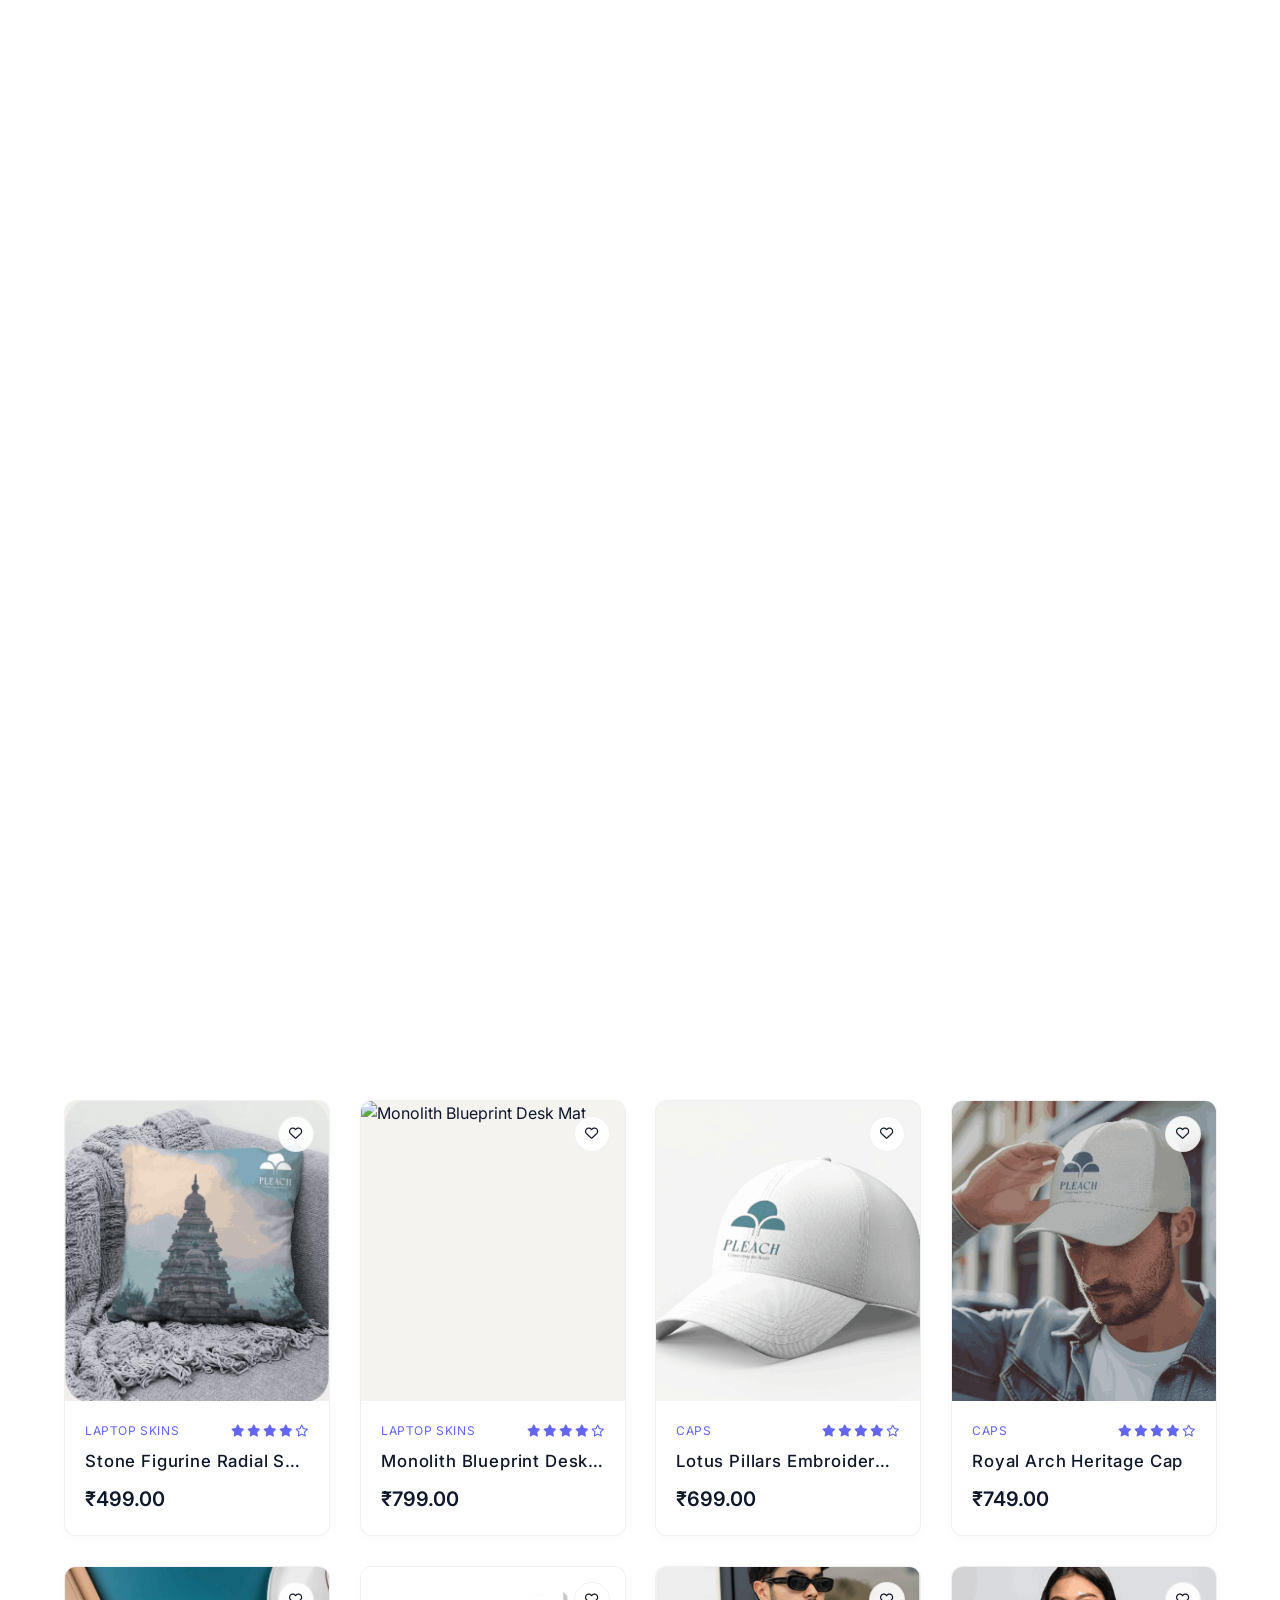
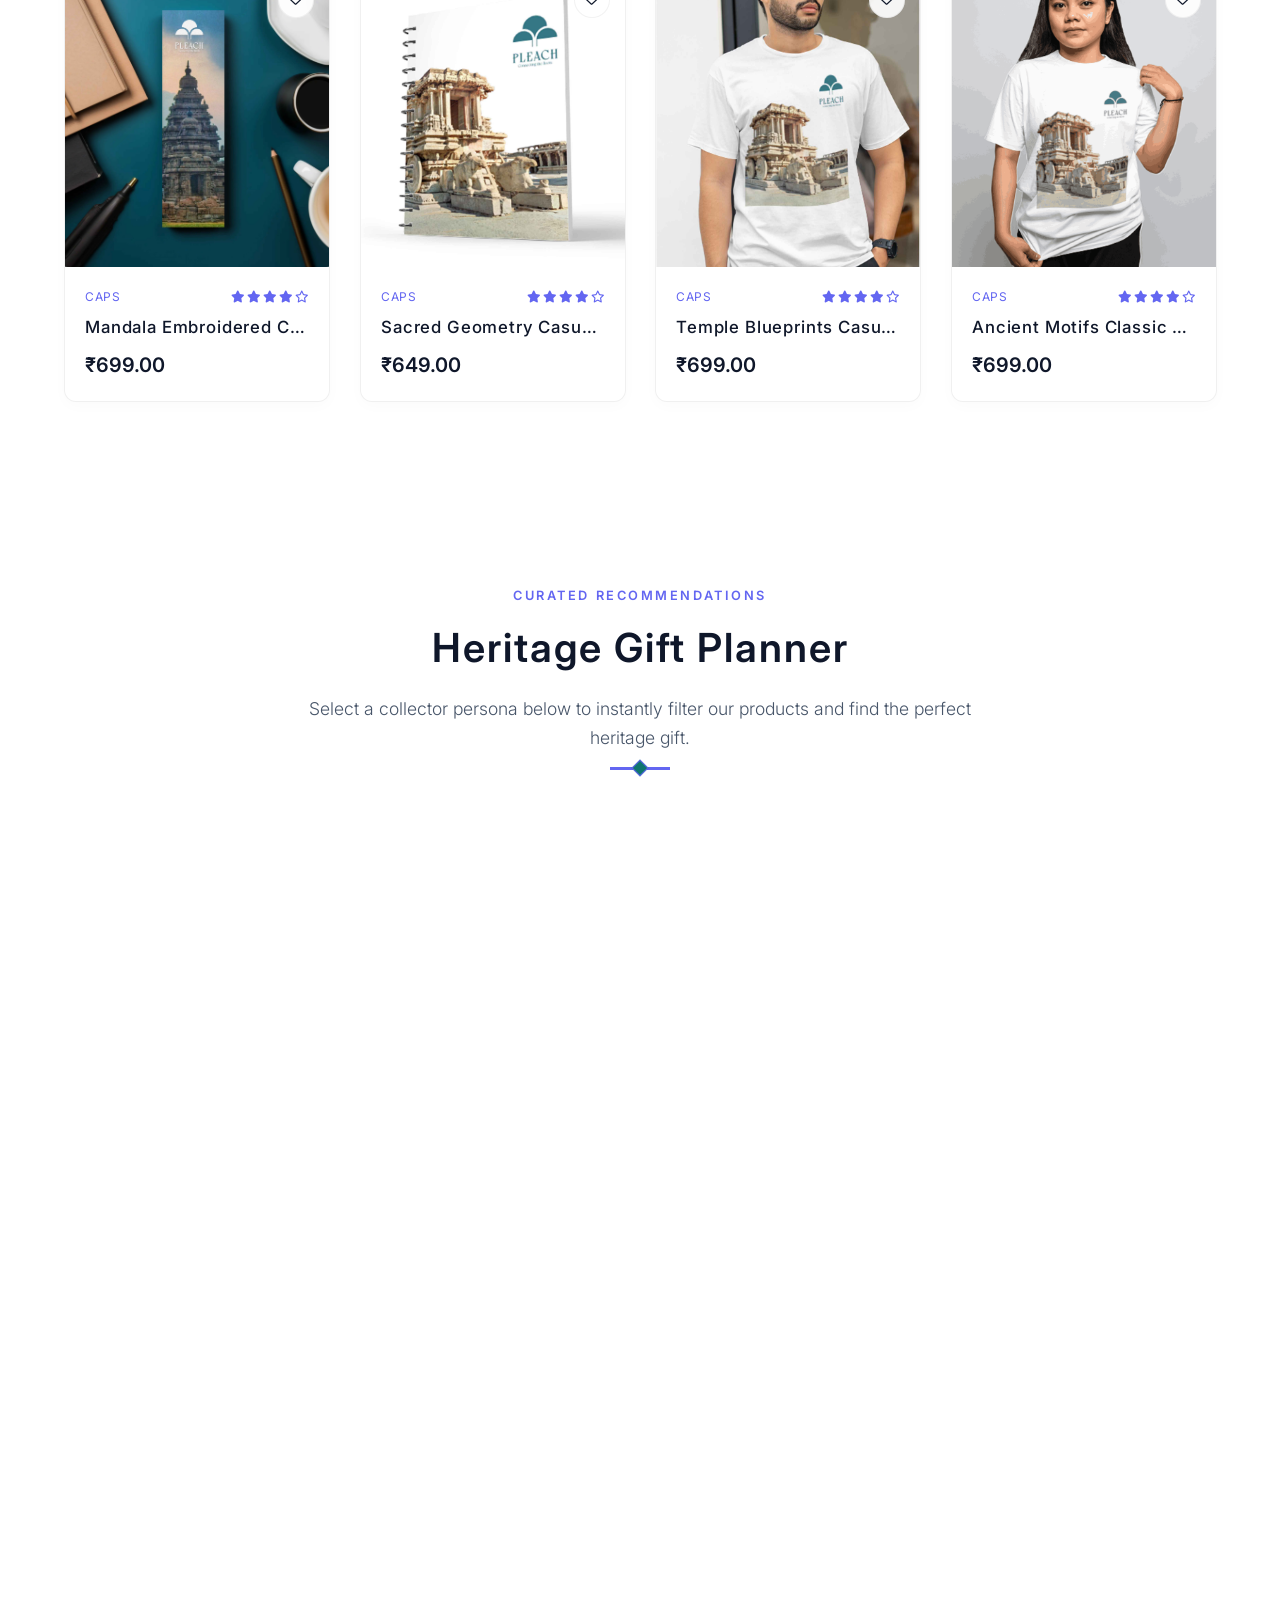
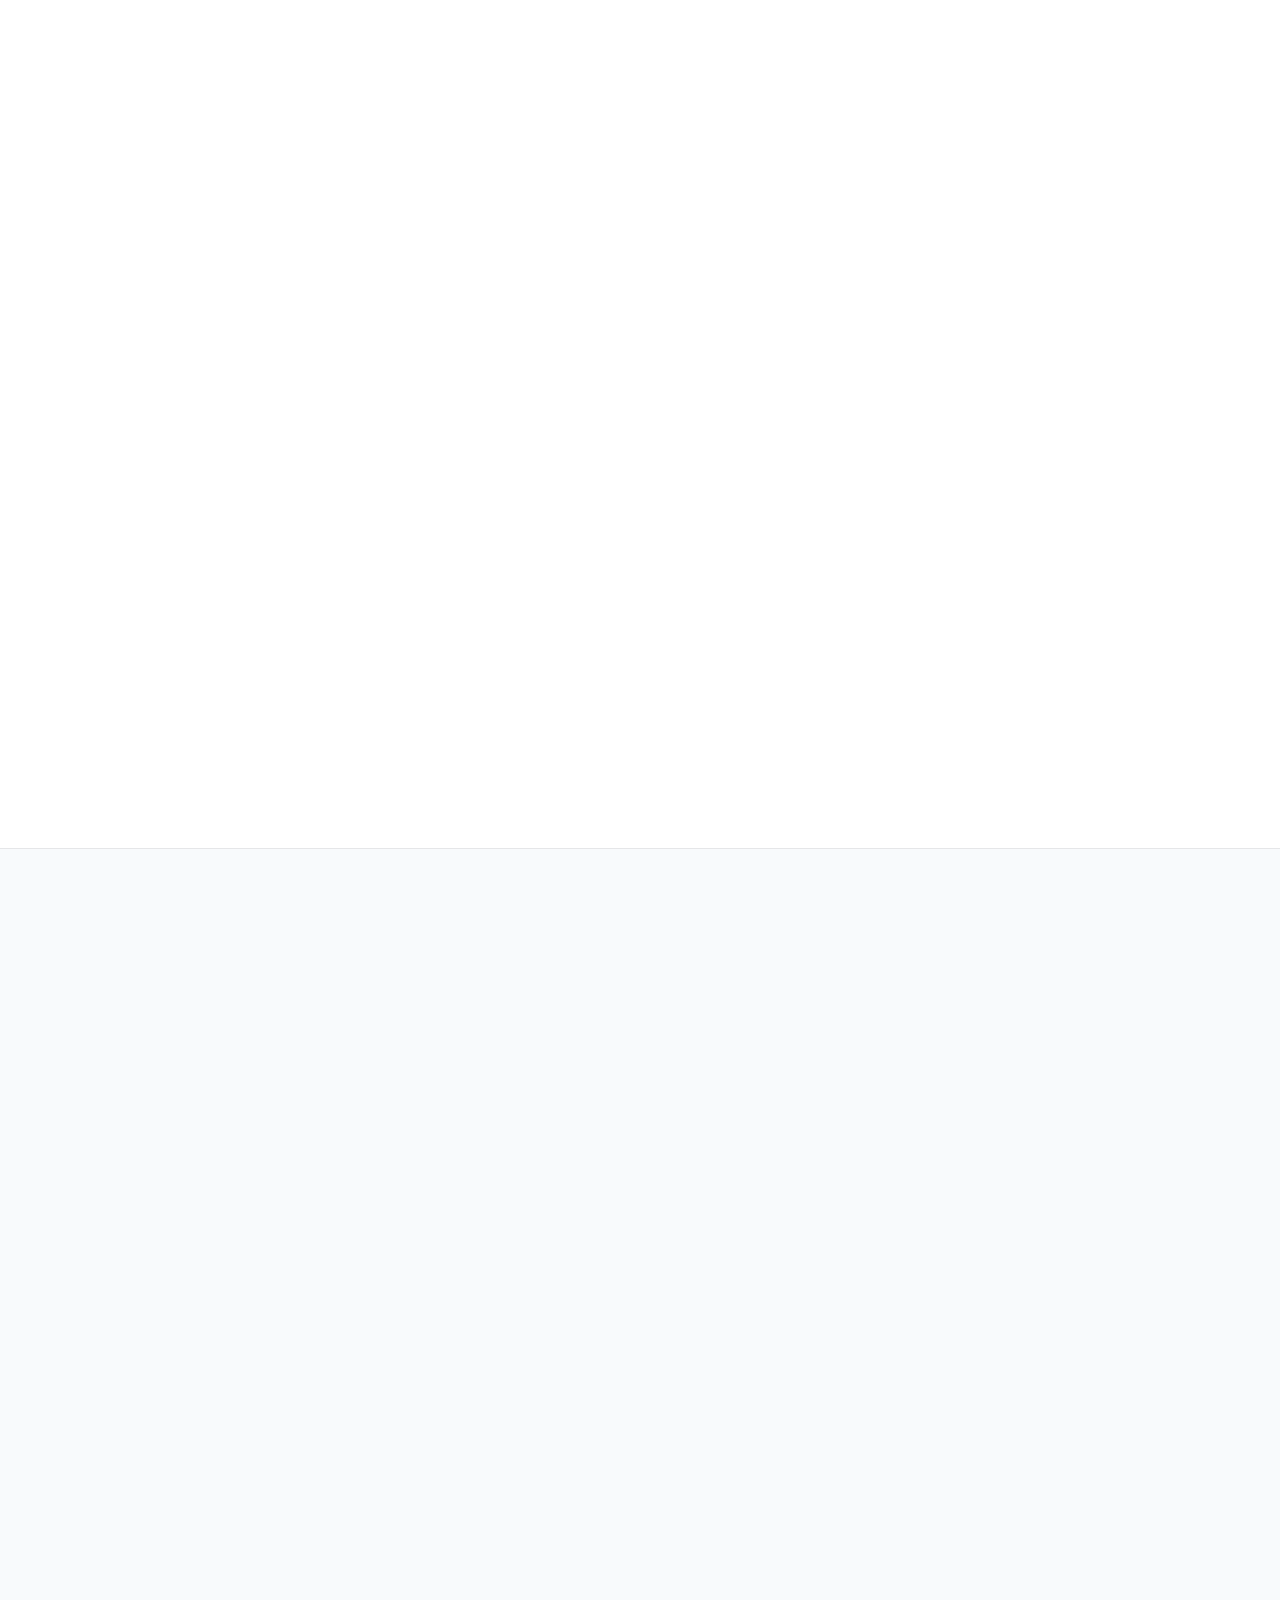
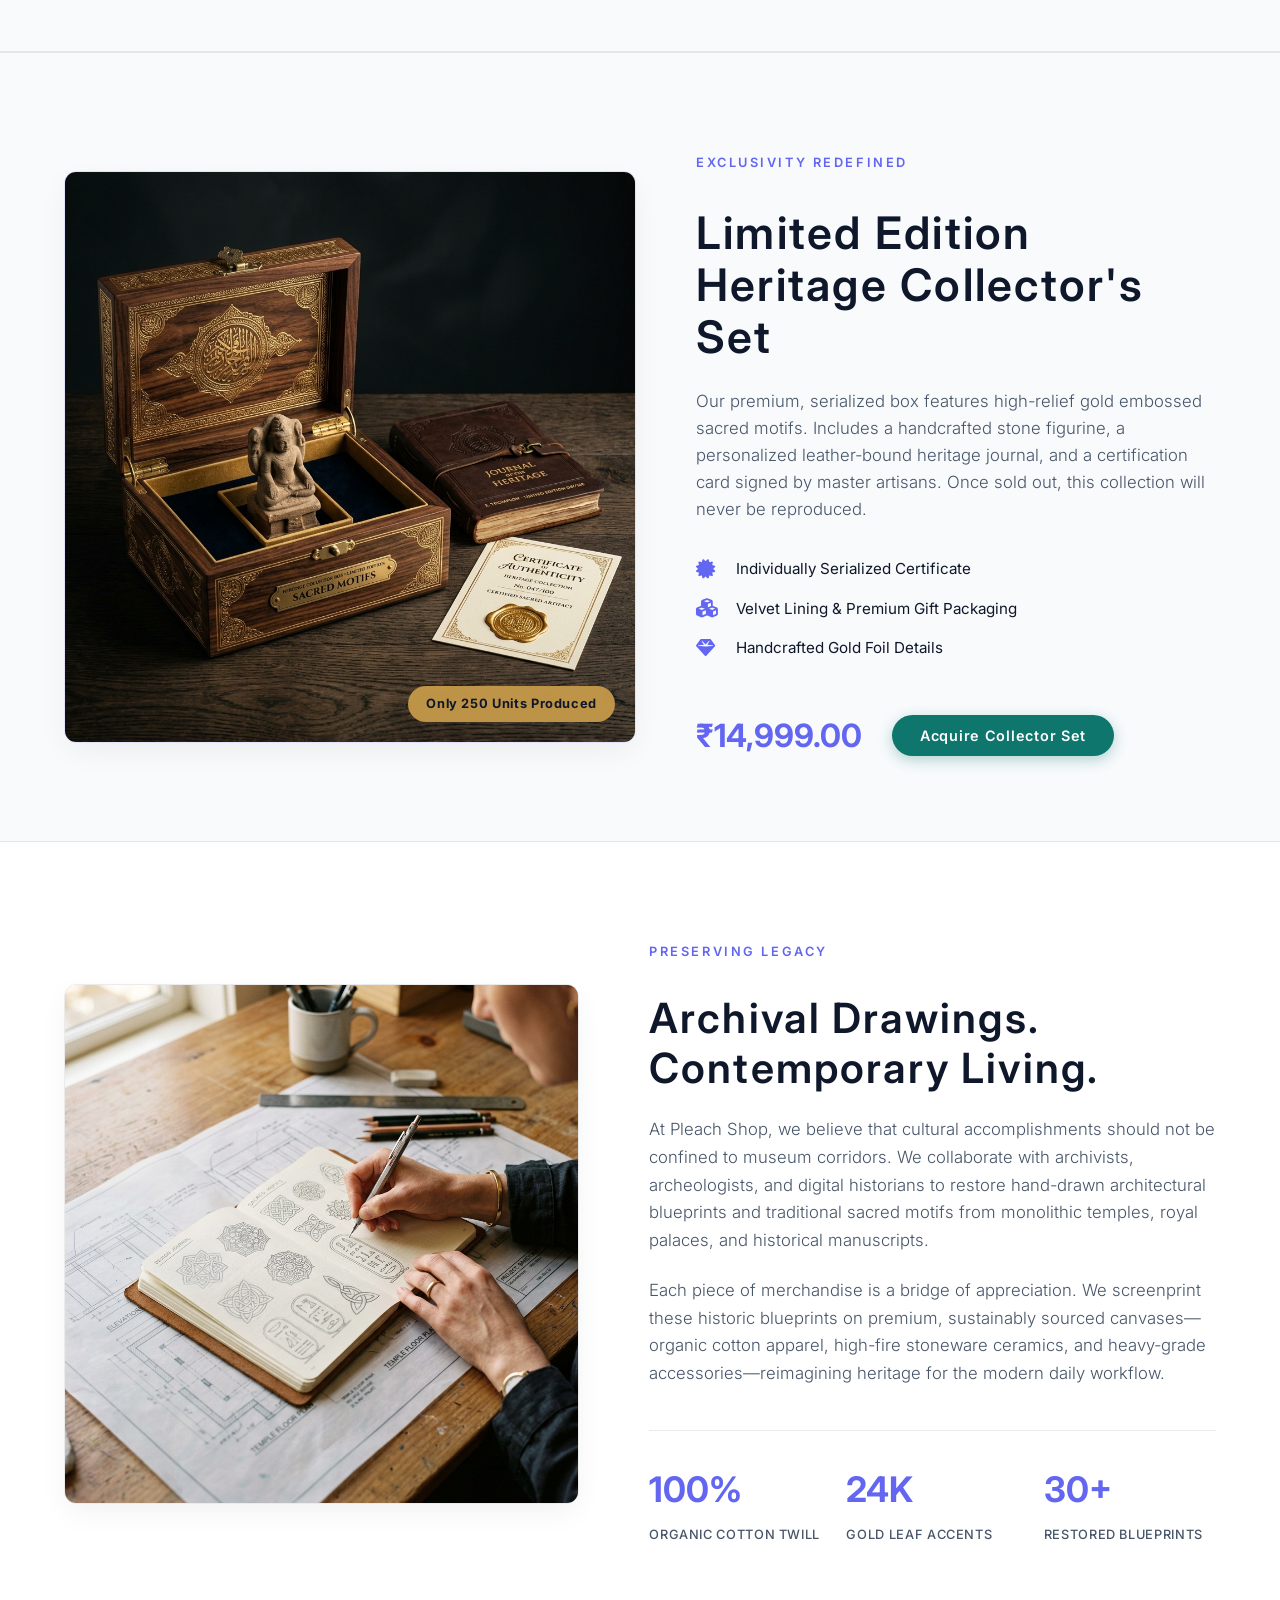
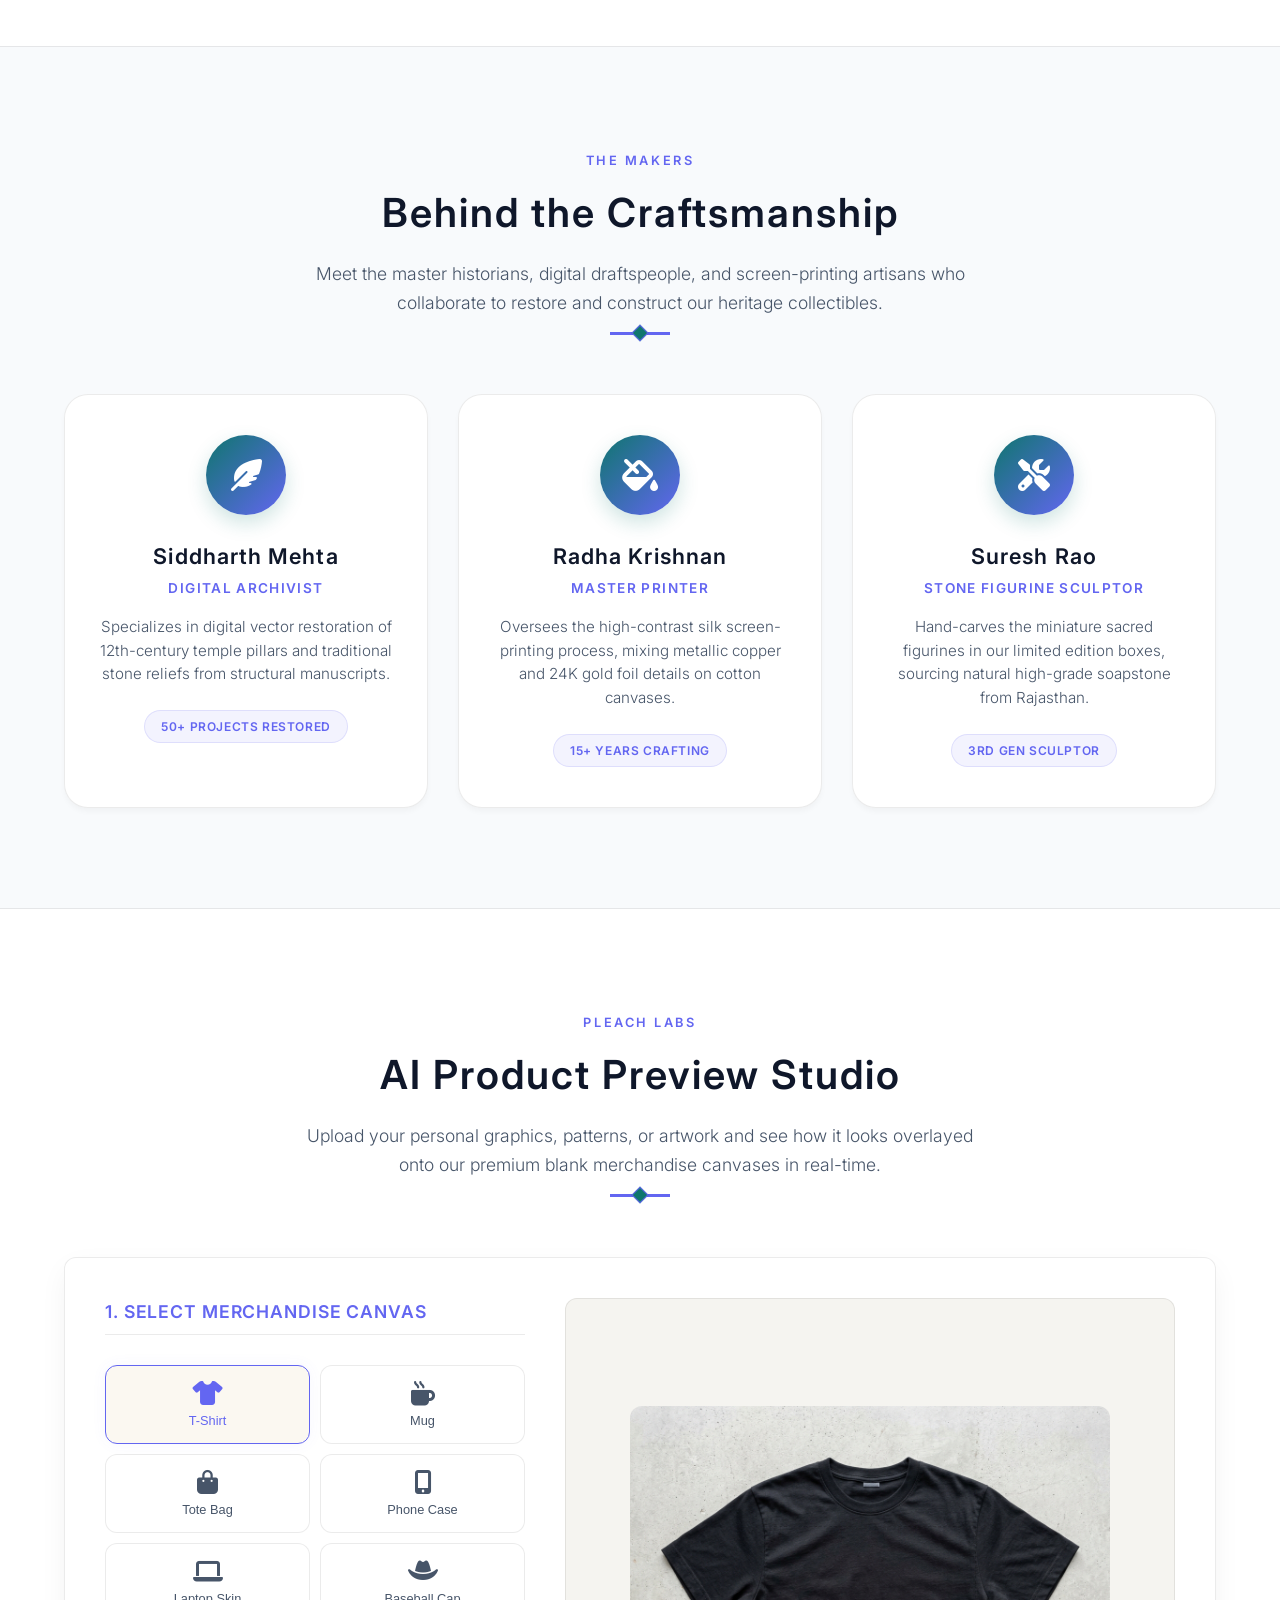
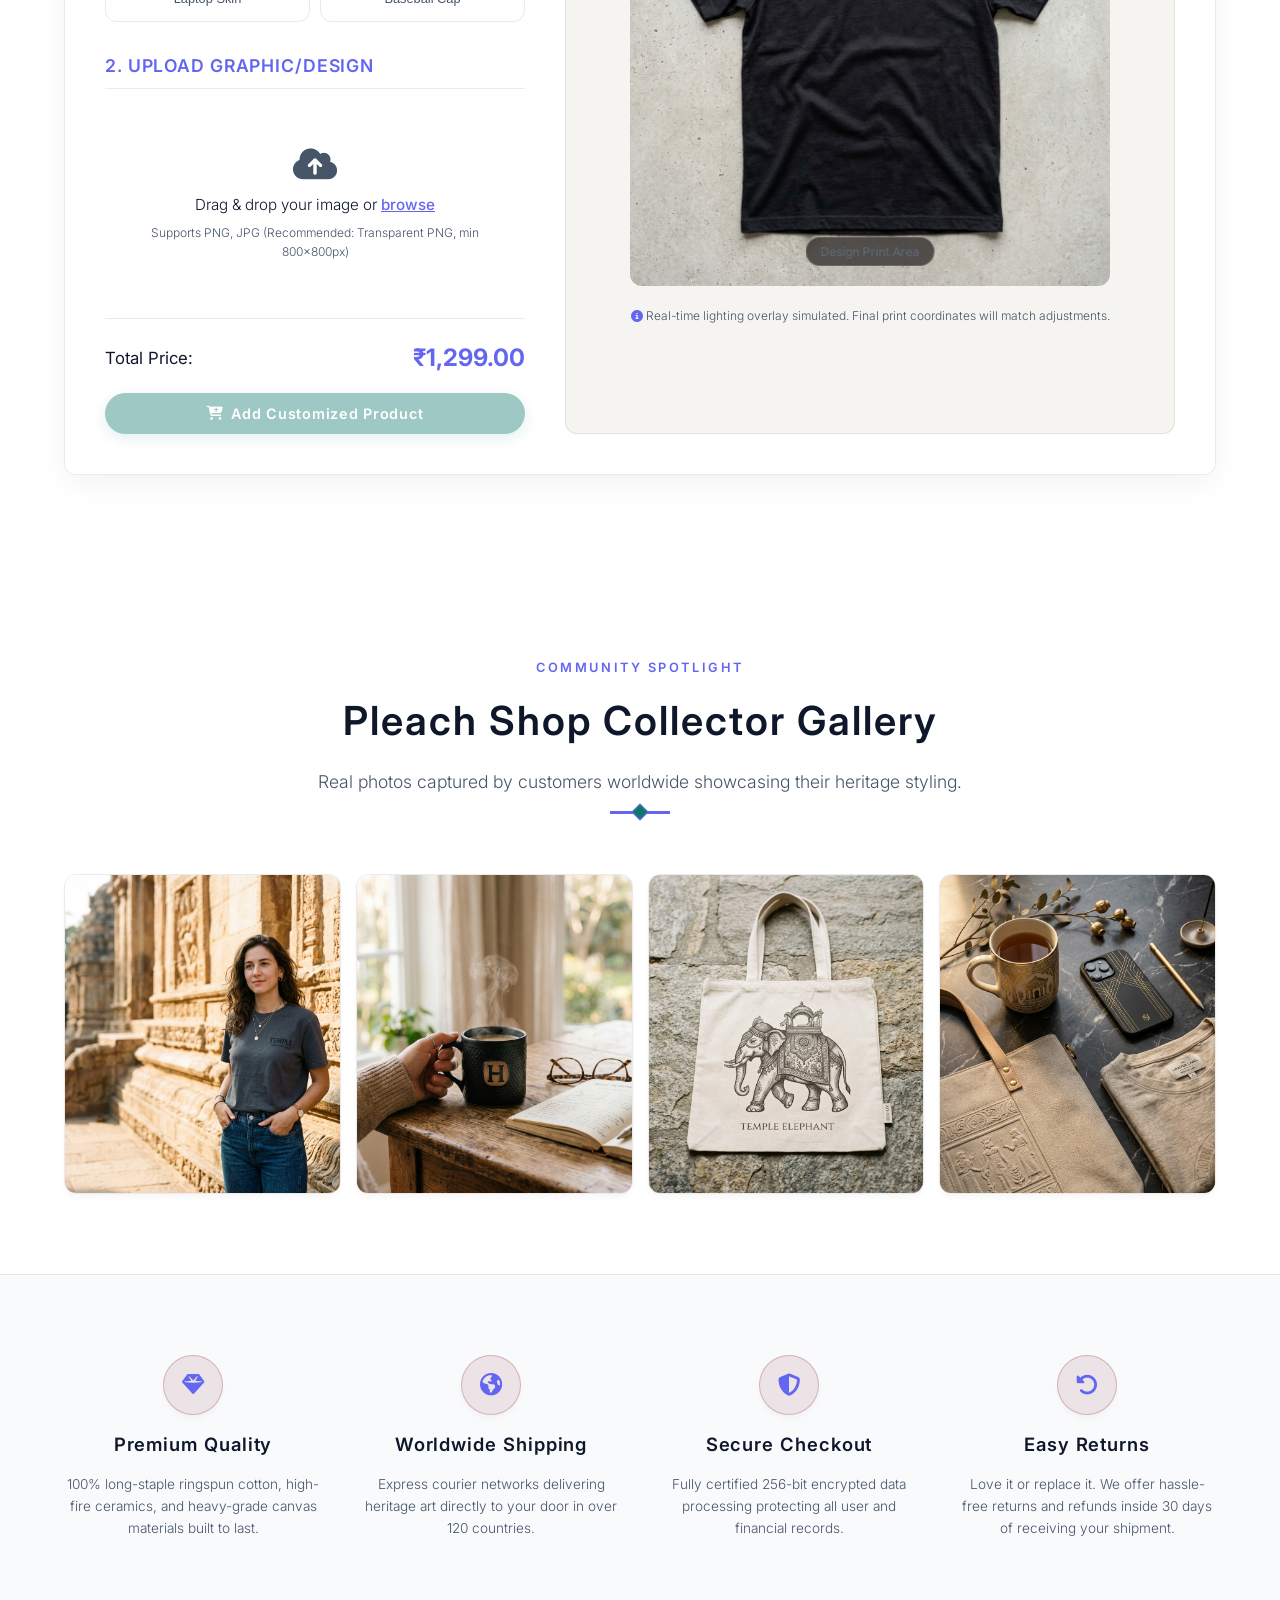
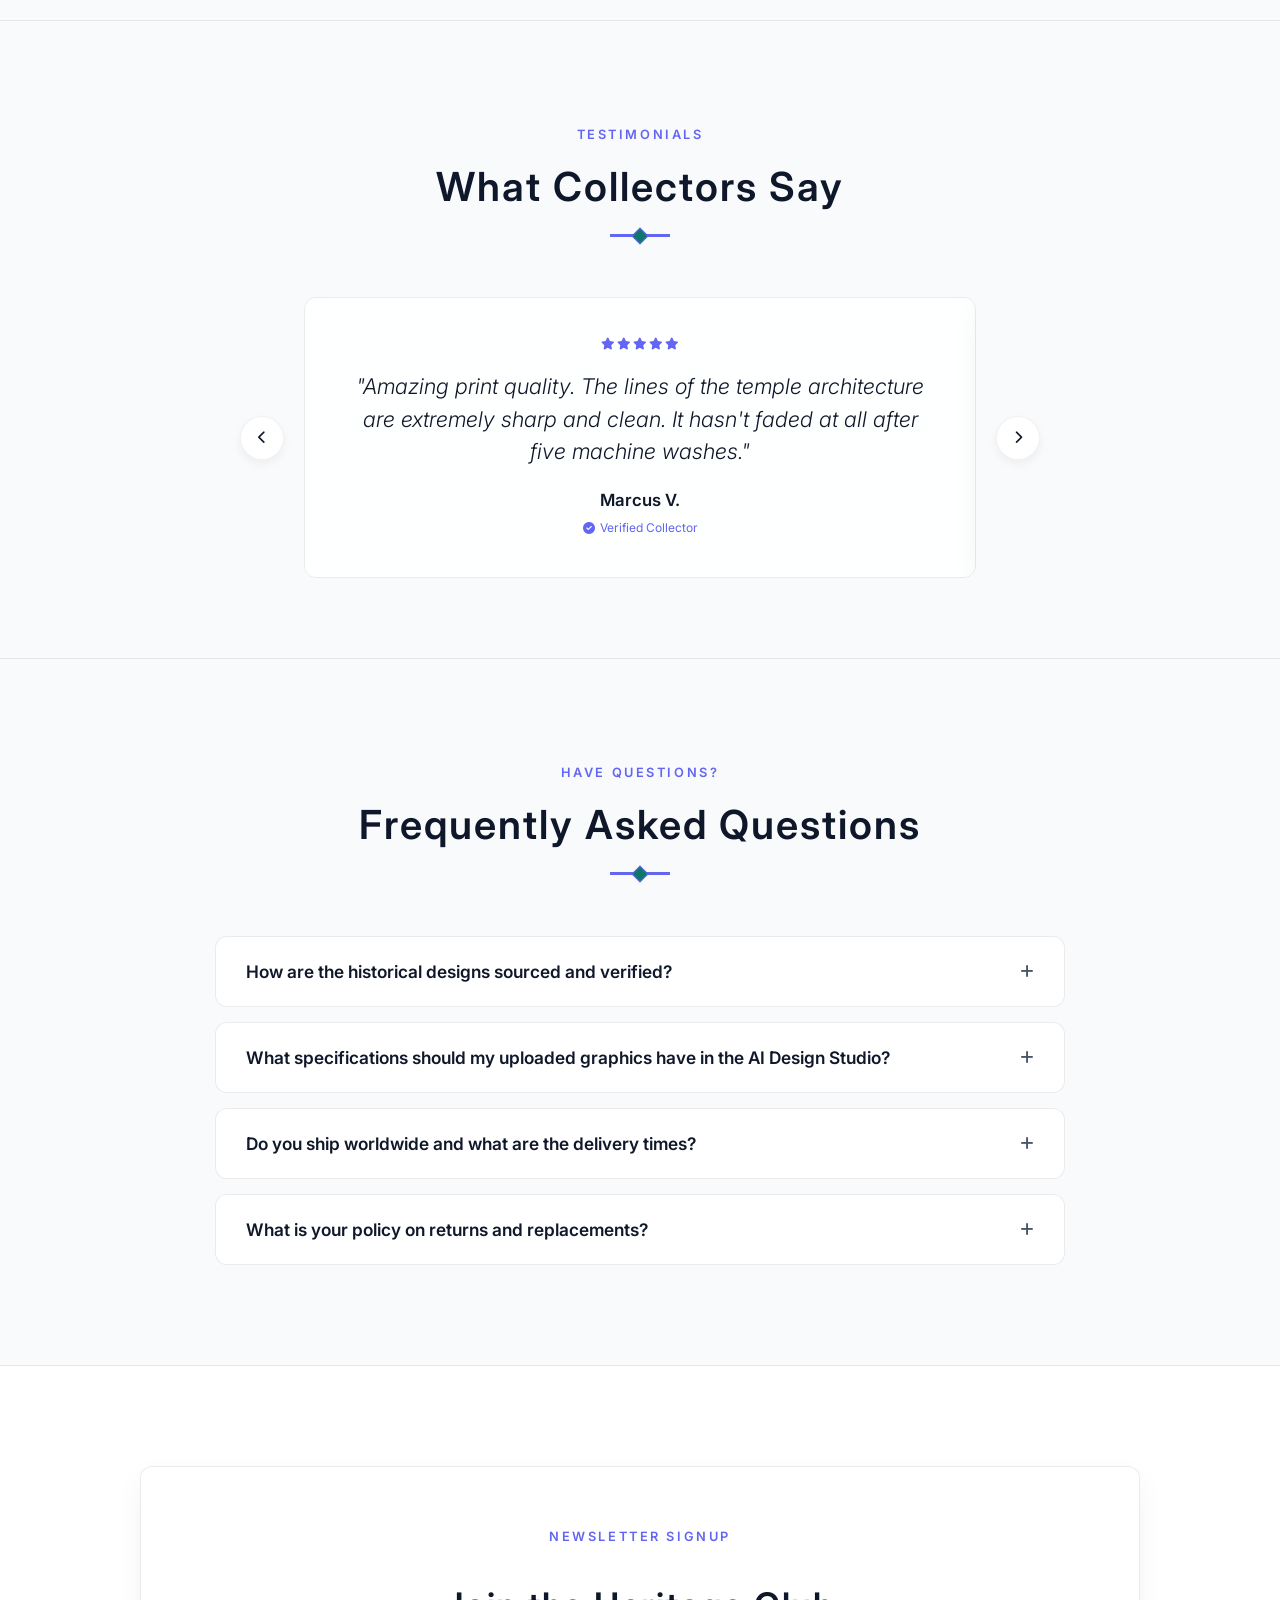
==== commit c5e48859: "Overhaul mobile responsiveness header layout, redesign Limited Edition banner layout/image, and inte" ====
--- a/index.html
+++ b/index.html
@@ -38,14 +38,17 @@
                 <button class="clear-search" id="clear-search-btn" aria-label="Clear search"><i class="fa-solid fa-xmark"></i></button>
             </div>
             
-            <!-- Right: Navigation Links & Actions -->
+            <!-- Right: Navigation Links -->
             <nav class="nav-links" id="nav-links">
                 <a href="#shop-categories" class="nav-link">Shop</a>
                 <span class="nav-separator">•</span>
                 <a href="#featured-collections" class="nav-link">Collections</a>
                 <span class="nav-separator">•</span>
                 <a href="#limited-edition" class="nav-link">Heritage</a>
-                <span class="nav-separator">•</span>
+            </nav>
+
+            <!-- Actions block: Cart, Wishlist, and Hamburger Menu -->
+            <div class="header-actions" id="header-actions">
                 <button class="icon-btn cart-trigger" id="cart-toggle-btn" aria-label="Open Cart">
                     <i class="fa-solid fa-cart-shopping"></i>
                     <span class="badge" id="cart-badge">0</span>
@@ -54,12 +57,11 @@
                     <i class="fa-regular fa-heart"></i>
                     <span class="badge" id="wishlist-badge">0</span>
                 </button>
-            </nav>
-
-            <!-- Mobile Menu Toggle -->
-            <button class="mobile-menu-btn" id="mobile-menu-btn" aria-label="Toggle navigation menu">
-                <i class="fa-solid fa-bars"></i>
-            </button>
+                <!-- Mobile Menu Toggle -->
+                <button class="mobile-menu-btn" id="mobile-menu-btn" aria-label="Toggle navigation menu">
+                    <i class="fa-solid fa-bars"></i>
+                </button>
+            </div>
         </div>
     </header>
 
@@ -251,17 +253,76 @@
         </div>
     </section>
 
+    <!-- 6c. Interactive Heritage Gift Finder Section -->
+    <section class="gift-finder" id="gift-finder">
+        <div class="container">
+            <div class="section-header text-center reveal-on-scroll">
+                <span class="section-tag">CURATED RECOMMENDATIONS</span>
+                <h2 class="section-title">Heritage Gift Planner</h2>
+                <p class="section-subtitle">Select a collector persona below to instantly filter our products and find the perfect heritage gift.</p>
+                <div class="title-divider"></div>
+            </div>
+
+            <div class="gift-finder-container glass-card reveal-on-scroll">
+                <div class="gift-finder-personas">
+                    <button class="persona-btn active" data-persona="history-buff">
+                        <div class="persona-icon"><i class="fa-solid fa-book-atlas"></i></div>
+                        <div class="persona-info">
+                            <strong>The History Buff</strong>
+                            <span>Deep prints & historical blueprints</span>
+                        </div>
+                    </button>
+
+                    <button class="persona-btn" data-persona="minimalist">
+                        <div class="persona-icon"><i class="fa-solid fa-wand-magic-sparkles"></i></div>
+                        <div class="persona-info">
+                            <strong>The Modern Minimalist</strong>
+                            <span>Sleek accessories & clean cases</span>
+                        </div>
+                    </button>
+
+                    <button class="persona-btn" data-persona="home-creator">
+                        <div class="persona-icon"><i class="fa-solid fa-mug-hot"></i></div>
+                        <div class="persona-info">
+                            <strong>The Workspace Stylist</strong>
+                            <span>Stoneware mugs & desk setups</span>
+                        </div>
+                    </button>
+                </div>
+
+                <div class="gift-finder-results">
+                    <div class="gift-results-header">
+                        <h3>Recommended for <span id="persona-name-display" class="gold-text">The History Buff</span>:</h3>
+                    </div>
+                    <div class="gift-results-grid" id="gift-results-grid">
+                        <!-- Filled dynamically based on chosen persona -->
+                    </div>
+                </div>
+            </div>
+        </div>
+    </section>
+
     <!-- 6b. Limited Edition Heritage Collection Promo Banner -->
     <section class="heritage-banner-section" id="heritage-banner-section">
         <div class="container">
-            <h2 class="heritage-banner-title reveal-on-scroll">Limited Edition Heritage Collection</h2>
             <div class="heritage-banner-card reveal-on-scroll">
                 <div class="heritage-banner-content">
-                    <h3 class="heritage-banner-text-title">Exclusive artwork inspired by world architecture.</h3>
-                    <p class="heritage-banner-text-subtitle">Premium collection crafted for culture lovers.</p>
+                    <span class="heritage-banner-tag gold-text">DESIGN SHOWCASE</span>
+                    <h2 class="heritage-banner-text-title">Exclusive Artwork Inspired by Sacred Blueprints</h2>
+                    <p class="heritage-banner-desc">Every piece in our Limited Edition collection features meticulously restored draftsmanship from digital historical archives, screenprinted on heavyweight canvases with high-contrast metallic details.</p>
+                    
+                    <ul class="heritage-banner-list">
+                        <li><i class="fa-solid fa-feather-pointed"></i> Hand-restored blueprint schematics</li>
+                        <li><i class="fa-solid fa-leaf"></i> 24K gold-leaf accent detailing</li>
+                        <li><i class="fa-solid fa-certificate"></i> Serialized authentication card</li>
+                    </ul>
+                    
+                    <div class="heritage-banner-action">
+                        <a href="#limited-edition" class="btn btn-outline">Acquire Heritage Set <i class="fa-solid fa-arrow-right"></i></a>
+                    </div>
                 </div>
                 <div class="heritage-banner-image-wrapper">
-                    <img src="assets/classic_vessel.png" alt="Classic sailing vessel in harbor" class="heritage-banner-image">
+                    <img src="assets/hero_lifestyle.png" alt="Premium Pleach Shop lifestyle products display" class="heritage-banner-image">
                 </div>
             </div>
         </div>
@@ -332,6 +393,53 @@
                             <span class="metric-label">Restored Blueprints</span>
                         </div>
                     </div>
+                </div>
+            </div>
+        </div>
+    </section>
+
+    <!-- 7c. Artisan & Sourcing Spotlight Section -->
+    <section class="artisan-spotlight" id="artisan-spotlight">
+        <div class="container">
+            <div class="section-header text-center reveal-on-scroll">
+                <span class="section-tag">THE MAKERS</span>
+                <h2 class="section-title">Behind the Craftsmanship</h2>
+                <p class="section-subtitle">Meet the master historians, digital draftspeople, and screen-printing artisans who collaborate to restore and construct our heritage collectibles.</p>
+                <div class="title-divider"></div>
+            </div>
+            
+            <div class="artisan-grid reveal-on-scroll">
+                <!-- Artisan 1 -->
+                <div class="artisan-card glass-card">
+                    <div class="artisan-avatar">
+                        <i class="fa-solid fa-feather-pointed"></i>
+                    </div>
+                    <h3>Siddharth Mehta</h3>
+                    <span class="artisan-role">Digital Archivist</span>
+                    <p class="artisan-desc">Specializes in digital vector restoration of 12th-century temple pillars and traditional stone reliefs from structural manuscripts.</p>
+                    <div class="artisan-badge">50+ Projects Restored</div>
+                </div>
+
+                <!-- Artisan 2 -->
+                <div class="artisan-card glass-card">
+                    <div class="artisan-avatar">
+                        <i class="fa-solid fa-fill-drip"></i>
+                    </div>
+                    <h3>Radha Krishnan</h3>
+                    <span class="artisan-role">Master Printer</span>
+                    <p class="artisan-desc">Oversees the high-contrast silk screen-printing process, mixing metallic copper and 24K gold foil details on cotton canvases.</p>
+                    <div class="artisan-badge">15+ Years Crafting</div>
+                </div>
+
+                <!-- Artisan 3 -->
+                <div class="artisan-card glass-card">
+                    <div class="artisan-avatar">
+                        <i class="fa-solid fa-screwdriver-wrench"></i>
+                    </div>
+                    <h3>Suresh Rao</h3>
+                    <span class="artisan-role">Stone Figurine Sculptor</span>
+                    <p class="artisan-desc">Hand-carves the miniature sacred figurines in our limited edition boxes, sourcing natural high-grade soapstone from Rajasthan.</p>
+                    <div class="artisan-badge">3rd Gen Sculptor</div>
                 </div>
             </div>
         </div>
--- a/style.css
+++ b/style.css
@@ -424,6 +424,12 @@
     box-shadow: 0 2px 4px rgba(0,0,0,0.4);
 }
 
+.header-actions {
+    display: flex;
+    align-items: center;
+    gap: 15px;
+}
+
 .mobile-menu-btn {
     display: none;
     background: transparent;
@@ -431,6 +437,15 @@
     color: var(--color-text-primary);
     font-size: 1.4rem;
     cursor: pointer;
+    align-items: center;
+    justify-content: center;
+    padding: 6px;
+    transition: var(--transition-fast);
+}
+
+.mobile-menu-btn:hover {
+    color: var(--color-accent);
+    transform: scale(1.08);
 }
 
 /* ==========================================
@@ -2319,7 +2334,7 @@
     section {
         padding: 80px 5% 60px;
     }
-    .hero-title {
+    .hero-title, .hero-title-modern {
         font-size: 2.8rem;
     }
     .collections-grid {
@@ -2345,20 +2360,85 @@
 }
 
 @media (max-width: 768px) {
+    /* Fixed mobile header bar layout */
+    .main-header {
+        position: fixed;
+        top: 38px;
+        left: 0;
+        transform: none;
+        width: 100%;
+        max-width: 100%;
+        border-radius: 0;
+        border: none;
+        border-bottom: var(--border-glass);
+        box-shadow: 0 2px 15px rgba(0, 0, 0, 0.05);
+    }
+    .main-header.scrolled {
+        top: 0;
+        width: 100%;
+        border-radius: 0;
+    }
+    
+    .header-container {
+        padding: 10px 16px;
+        flex-wrap: wrap;
+        justify-content: space-between;
+        gap: 12px;
+    }
+    
+    .logo {
+        order: 1;
+    }
+    
+    .header-actions {
+        order: 2;
+    }
+    
+    .search-container {
+        order: 3;
+        width: 100% !important;
+        margin: 0;
+    }
+    .search-container:focus-within {
+        width: 100% !important;
+    }
+    
     .nav-links {
-        display: none; /* Mobile menu drawer details handled in JS or toggle styles */
+        display: none;
+        flex-direction: column;
+        position: absolute;
+        top: 100%;
+        left: 0;
+        width: 100%;
+        background-color: var(--color-bg-darkest);
+        border-top: var(--border-glass);
+        border-bottom: var(--border-glass);
+        padding: 24px 20px;
+        gap: 20px;
+        z-index: 999;
+        box-shadow: 0 10px 20px rgba(0, 0, 0, 0.05);
     }
     
-    /* Mobile responsive navbar search positioning overrides */
-    .search-container {
-        width: 150px;
-    }
-    .search-container:focus-within {
-        width: 180px;
+    .nav-links.open {
+        display: flex;
+    }
+    
+    .nav-link {
+        width: 100%;
+        padding: 8px 0;
+        font-size: 1.1rem;
+        border-bottom: 1px solid rgba(0, 0, 0, 0.03);
+    }
+    .nav-link::after {
+        display: none;
+    }
+    
+    .nav-separator {
+        display: none;
     }
     
     .mobile-menu-btn {
-        display: block;
+        display: flex;
     }
     
     .category-card {
@@ -2396,7 +2476,7 @@
 }
 
 @media (max-width: 576px) {
-    .hero-title {
+    .hero-title, .hero-title-modern {
         font-size: 2.2rem;
     }
     .hero-actions-container {
@@ -2421,58 +2501,96 @@
    20. Limited Edition Heritage Collection Promo Banner
    ========================================== */
 .heritage-banner-section {
-    background-color: var(--color-bg-dark); /* Light grayish-blue background */
-    padding: 80px 0;
+    background-color: var(--color-bg-dark); 
+    padding: 100px 0;
     border-top: var(--border-glass);
     border-bottom: var(--border-glass);
 }
 
-.heritage-banner-title {
-    font-size: 2.2rem;
-    color: var(--color-text-primary);
+.heritage-banner-card {
+    background: linear-gradient(135deg, #073b3a, #0b131f); /* Luxury deep teal/slate black gradient */
+    border-radius: 32px;
+    padding: 60px 80px;
+    display: grid;
+    grid-template-columns: 1.2fr 1fr;
+    gap: 60px;
+    align-items: center;
+    box-shadow: 0 20px 50px rgba(0, 0, 0, 0.15);
+    border: 1px solid rgba(99, 102, 241, 0.15);
+    position: relative;
+    overflow: hidden;
+}
+
+.heritage-banner-content {
+    display: flex;
+    flex-direction: column;
+    gap: 20px;
+    z-index: 2;
+}
+
+.heritage-banner-tag {
+    font-size: 0.8rem;
+    letter-spacing: 0.25em;
     font-weight: 700;
-    margin-bottom: 30px;
-    text-align: left;
+}
+
+.heritage-banner-text-title {
+    font-size: 2.5rem;
+    font-weight: 800;
+    line-height: 1.2;
+    color: #ffffff; /* White text for contrast on dark background */
     letter-spacing: -0.02em;
 }
 
-.heritage-banner-card {
-    background-color: #ffffff;
-    border-radius: 28px;
-    padding: 50px 80px;
-    display: grid;
-    grid-template-columns: 1.1fr 1fr;
-    gap: 60px;
-    align-items: center;
-    box-shadow: 0 10px 40px rgba(0, 0, 0, 0.02);
-    border: 1px solid rgba(0, 0, 0, 0.03);
-}
-
-.heritage-banner-content {
-    display: flex;
-    flex-direction: column;
-    gap: 16px;
-}
-
-.heritage-banner-text-title {
-    font-size: 2.1rem;
-    font-weight: 700;
-    line-height: 1.25;
-    color: var(--color-text-primary);
-    letter-spacing: -0.01em;
-}
-
-.heritage-banner-text-subtitle {
-    font-size: 1.1rem;
-    font-weight: 400;
-    color: var(--color-text-secondary);
+.heritage-banner-desc {
+    font-size: 1.05rem;
+    line-height: 1.6;
+    color: #cbd5e1; /* Slate-300 text for readability */
+    font-weight: 300;
+}
+
+.heritage-banner-list {
+    list-style: none;
+    display: flex;
+    flex-direction: column;
+    gap: 12px;
+    margin: 10px 0;
+}
+
+.heritage-banner-list li {
+    display: flex;
+    align-items: center;
+    gap: 12px;
+    color: #e2e8f0;
+    font-size: 0.95rem;
+}
+
+.heritage-banner-list li i {
+    color: var(--color-accent);
+    font-size: 1rem;
+    width: 20px;
+}
+
+.heritage-banner-action {
+    margin-top: 10px;
+}
+
+.heritage-banner-action .btn {
+    border-color: var(--color-accent);
+    color: #ffffff;
+}
+
+.heritage-banner-action .btn:hover {
+    background: var(--color-accent);
+    color: #ffffff;
 }
 
 .heritage-banner-image-wrapper {
-    border-radius: 16px;
+    border-radius: 20px;
     overflow: hidden;
-    height: 380px;
-    box-shadow: 0 8px 30px rgba(0, 0, 0, 0.05);
+    height: 420px;
+    box-shadow: 0 15px 40px rgba(0, 0, 0, 0.2);
+    border: 1px solid rgba(255, 255, 255, 0.1);
 }
 
 .heritage-banner-image {
@@ -2480,25 +2598,25 @@
     height: 100%;
     object-fit: cover;
     display: block;
-    transition: transform 0.6s ease;
+    transition: transform 0.8s cubic-bezier(0.25, 1, 0.5, 1);
 }
 
 .heritage-banner-card:hover .heritage-banner-image {
-    transform: scale(1.03);
+    transform: scale(1.04);
 }
 
 /* Responsive banner styles */
 @media (max-width: 992px) {
     .heritage-banner-card {
         grid-template-columns: 1fr;
-        padding: 40px;
+        padding: 40px 30px;
         gap: 40px;
     }
     .heritage-banner-image-wrapper {
-        height: 300px;
+        height: 320px;
     }
     .heritage-banner-text-title {
-        font-size: 1.7rem;
+        font-size: 2rem;
     }
 }
 
@@ -2506,18 +2624,19 @@
     .heritage-banner-section {
         padding: 60px 0;
     }
-    .heritage-banner-title {
-        font-size: 1.8rem;
-    }
     .heritage-banner-card {
         padding: 30px 20px;
         gap: 30px;
+        border-radius: 24px;
     }
     .heritage-banner-text-title {
-        font-size: 1.4rem;
+        font-size: 1.6rem;
+    }
+    .heritage-banner-desc {
+        font-size: 0.95rem;
     }
     .heritage-banner-image-wrapper {
-        height: 220px;
+        height: 240px;
     }
 }
 
@@ -2773,3 +2892,265 @@
         font-size: 1.8rem;
     }
 }
+
+/* ==========================================
+   26. Artisan & Sourcing Spotlight Styles
+   ========================================== */
+.artisan-spotlight {
+    background-color: var(--color-bg-dark);
+    padding: 100px 0;
+    border-top: var(--border-glass);
+    border-bottom: var(--border-glass);
+}
+
+.artisan-grid {
+    display: grid;
+    grid-template-columns: repeat(3, 1fr);
+    gap: 30px;
+    margin-top: 40px;
+}
+
+.artisan-card {
+    display: flex;
+    flex-direction: column;
+    align-items: center;
+    text-align: center;
+    padding: 40px 30px;
+    background-color: #ffffff;
+    border-radius: var(--border-radius-lg);
+    box-shadow: var(--shadow-sm);
+    transition: var(--transition-normal);
+    border: var(--border-glass);
+}
+
+.artisan-card:hover {
+    transform: translateY(-8px);
+    box-shadow: var(--shadow-md), var(--shadow-gold);
+    border-color: rgba(99, 102, 241, 0.15);
+}
+
+.artisan-avatar {
+    width: 80px;
+    height: 80px;
+    border-radius: 50%;
+    background: linear-gradient(135deg, var(--color-primary), var(--color-accent));
+    display: flex;
+    align-items: center;
+    justify-content: center;
+    color: #ffffff;
+    font-size: 2rem;
+    margin-bottom: 24px;
+    box-shadow: 0 8px 20px rgba(15, 118, 110, 0.2);
+}
+
+.artisan-card h3 {
+    font-size: 1.35rem;
+    color: var(--color-text-primary);
+    margin-bottom: 4px;
+}
+
+.artisan-role {
+    font-size: 0.85rem;
+    font-weight: 600;
+    text-transform: uppercase;
+    letter-spacing: 0.1em;
+    color: var(--color-accent);
+    margin-bottom: 16px;
+}
+
+.artisan-desc {
+    font-size: 0.95rem;
+    line-height: 1.55;
+    color: var(--color-text-secondary);
+    margin-bottom: 24px;
+}
+
+.artisan-badge {
+    font-size: 0.75rem;
+    font-weight: 600;
+    text-transform: uppercase;
+    letter-spacing: 0.05em;
+    padding: 6px 16px;
+    border-radius: var(--border-radius-pill);
+    background-color: rgba(99, 102, 241, 0.08);
+    color: var(--color-accent);
+    border: var(--border-gold);
+}
+
+/* ==========================================
+   27. Interactive Heritage Gift Finder Styles
+   ========================================== */
+.gift-finder {
+    background-color: var(--color-bg-darkest);
+    padding: 100px 0;
+}
+
+.gift-finder-container {
+    display: grid;
+    grid-template-columns: 0.8fr 1.2fr;
+    gap: 50px;
+    padding: 50px;
+    margin-top: 40px;
+    background: #ffffff;
+    border-radius: var(--border-radius-lg);
+    box-shadow: var(--shadow-sm);
+    border: var(--border-glass);
+}
+
+.gift-finder-personas {
+    display: flex;
+    flex-direction: column;
+    gap: 20px;
+    justify-content: center;
+}
+
+.persona-btn {
+    display: flex;
+    align-items: center;
+    gap: 20px;
+    padding: 20px 24px;
+    border-radius: var(--border-radius-md);
+    background: var(--color-bg-dark);
+    border: 1px solid rgba(0, 0, 0, 0.04);
+    cursor: pointer;
+    text-align: left;
+    transition: var(--transition-normal);
+    width: 100%;
+}
+
+.persona-btn:hover {
+    background: #ffffff;
+    border-color: rgba(99, 102, 241, 0.2);
+    box-shadow: var(--shadow-sm);
+}
+
+.persona-btn.active {
+    background: #ffffff;
+    border-color: var(--color-accent);
+    box-shadow: 0 8px 30px rgba(99, 102, 241, 0.1), var(--shadow-gold);
+}
+
+.persona-icon {
+    width: 50px;
+    height: 50px;
+    border-radius: 50%;
+    background: rgba(15, 118, 110, 0.08);
+    display: flex;
+    align-items: center;
+    justify-content: center;
+    color: var(--color-primary);
+    font-size: 1.3rem;
+    transition: var(--transition-normal);
+    flex-shrink: 0;
+}
+
+.persona-btn.active .persona-icon {
+    background: var(--color-accent);
+    color: #ffffff;
+    box-shadow: 0 4px 12px rgba(99, 102, 241, 0.25);
+}
+
+.persona-info {
+    display: flex;
+    flex-direction: column;
+    gap: 4px;
+}
+
+.persona-info strong {
+    font-family: var(--font-heading);
+    font-size: 1.05rem;
+    color: var(--color-text-primary);
+}
+
+.persona-info span {
+    font-size: 0.8rem;
+    color: var(--color-text-secondary);
+}
+
+.gift-finder-results {
+    display: flex;
+    flex-direction: column;
+    gap: 24px;
+}
+
+.gift-results-header h3 {
+    font-size: 1.4rem;
+    color: var(--color-text-primary);
+}
+
+.gift-results-grid {
+    display: grid;
+    grid-template-columns: repeat(2, 1fr);
+    gap: 24px;
+}
+
+/* ==========================================
+   28. Responsive Styles for New Sections
+   ========================================== */
+@media (max-width: 992px) {
+    .artisan-grid {
+        grid-template-columns: repeat(2, 1fr);
+    }
+    
+    .gift-finder-container {
+        grid-template-columns: 1fr;
+        gap: 40px;
+        padding: 30px;
+    }
+    
+    .gift-finder-personas {
+        flex-direction: row;
+        overflow-x: auto;
+        padding-bottom: 10px;
+        justify-content: flex-start;
+        scrollbar-width: none;
+    }
+    
+    .gift-finder-personas::-webkit-scrollbar {
+        display: none;
+    }
+    
+    .persona-btn {
+        flex: 0 0 280px;
+    }
+}
+
+@media (max-width: 768px) {
+    .artisan-grid {
+        grid-template-columns: 1fr;
+    }
+    
+    .gift-results-grid {
+        grid-template-columns: repeat(2, 1fr);
+    }
+}
+
+@media (max-width: 576px) {
+    .artisan-spotlight, .gift-finder {
+        padding: 60px 0;
+    }
+    
+    .gift-finder-container {
+        padding: 20px 15px;
+    }
+    
+    .persona-btn {
+        flex: 0 0 240px;
+        padding: 16px;
+        gap: 12px;
+    }
+    
+    .persona-icon {
+        width: 40px;
+        height: 40px;
+        font-size: 1.1rem;
+    }
+    
+    .persona-info strong {
+        font-size: 0.95rem;
+    }
+    
+    .gift-results-grid {
+        grid-template-columns: 1fr;
+    }
+}
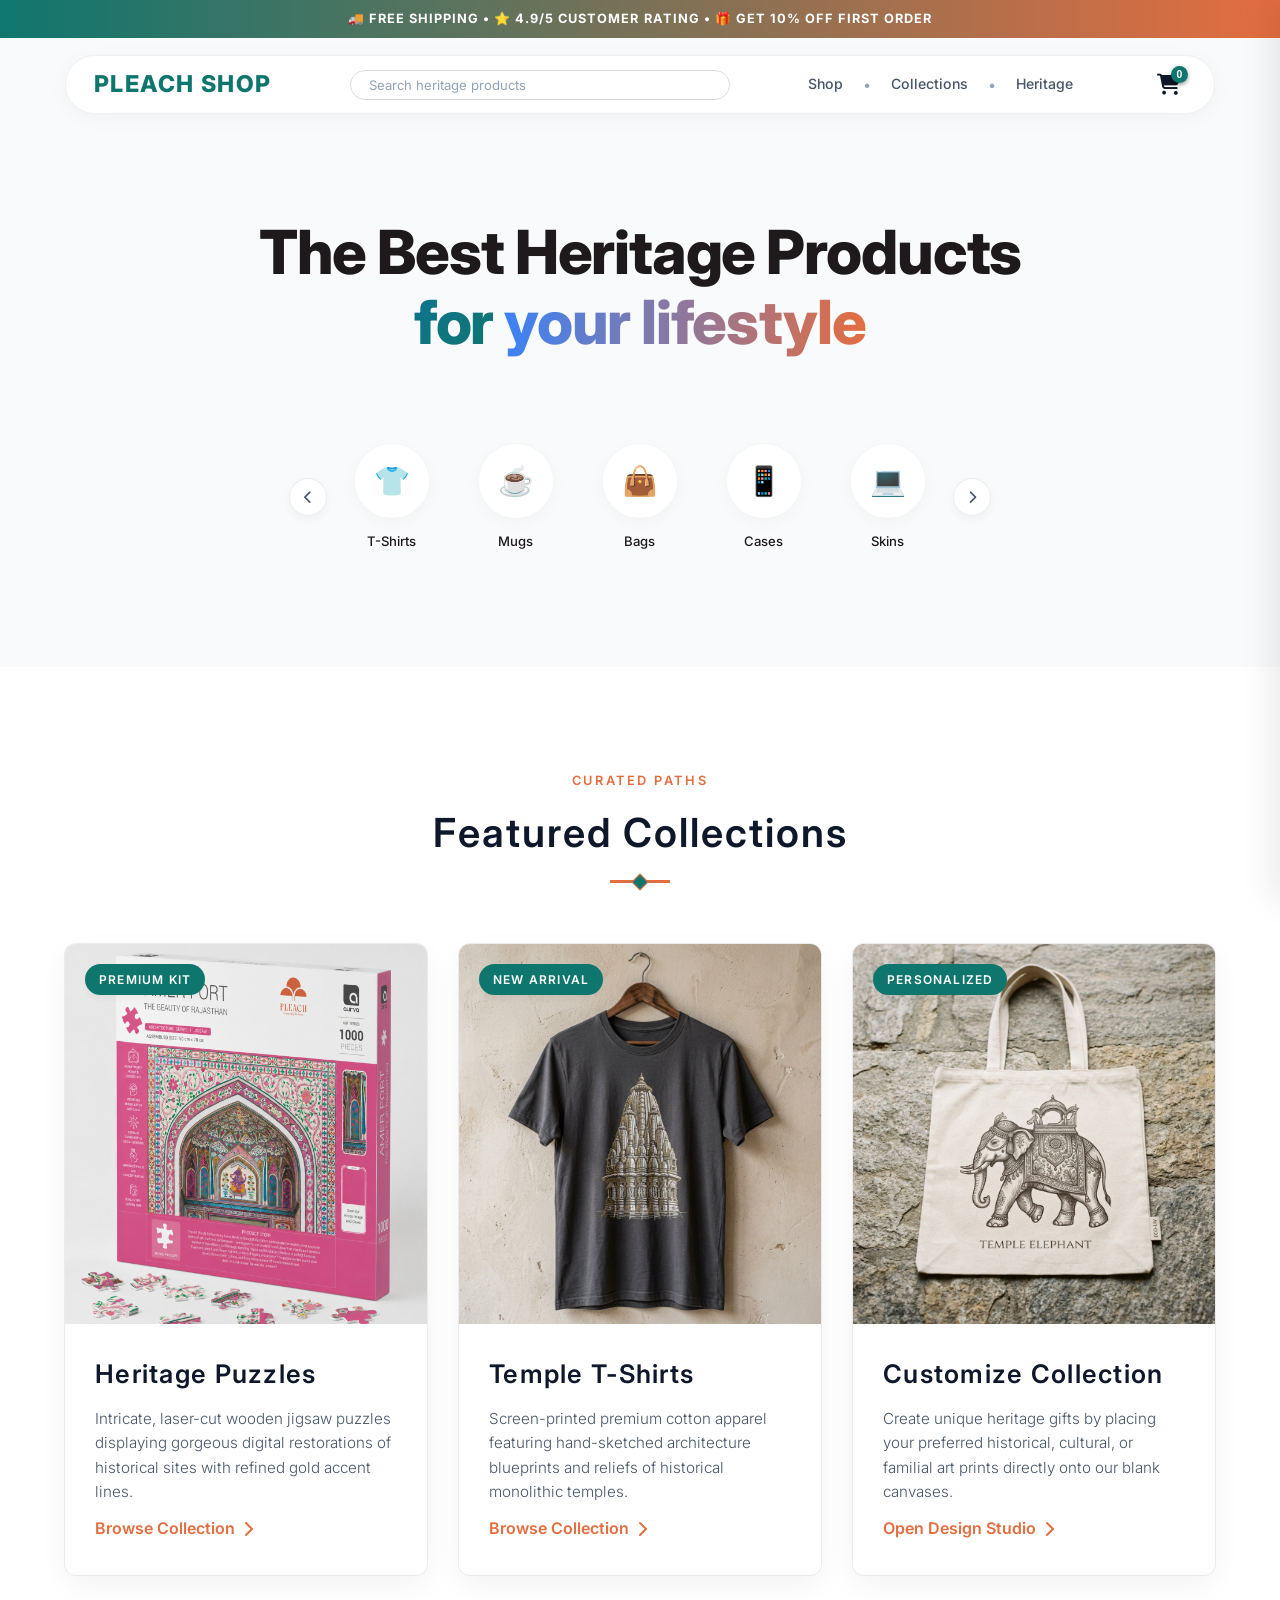
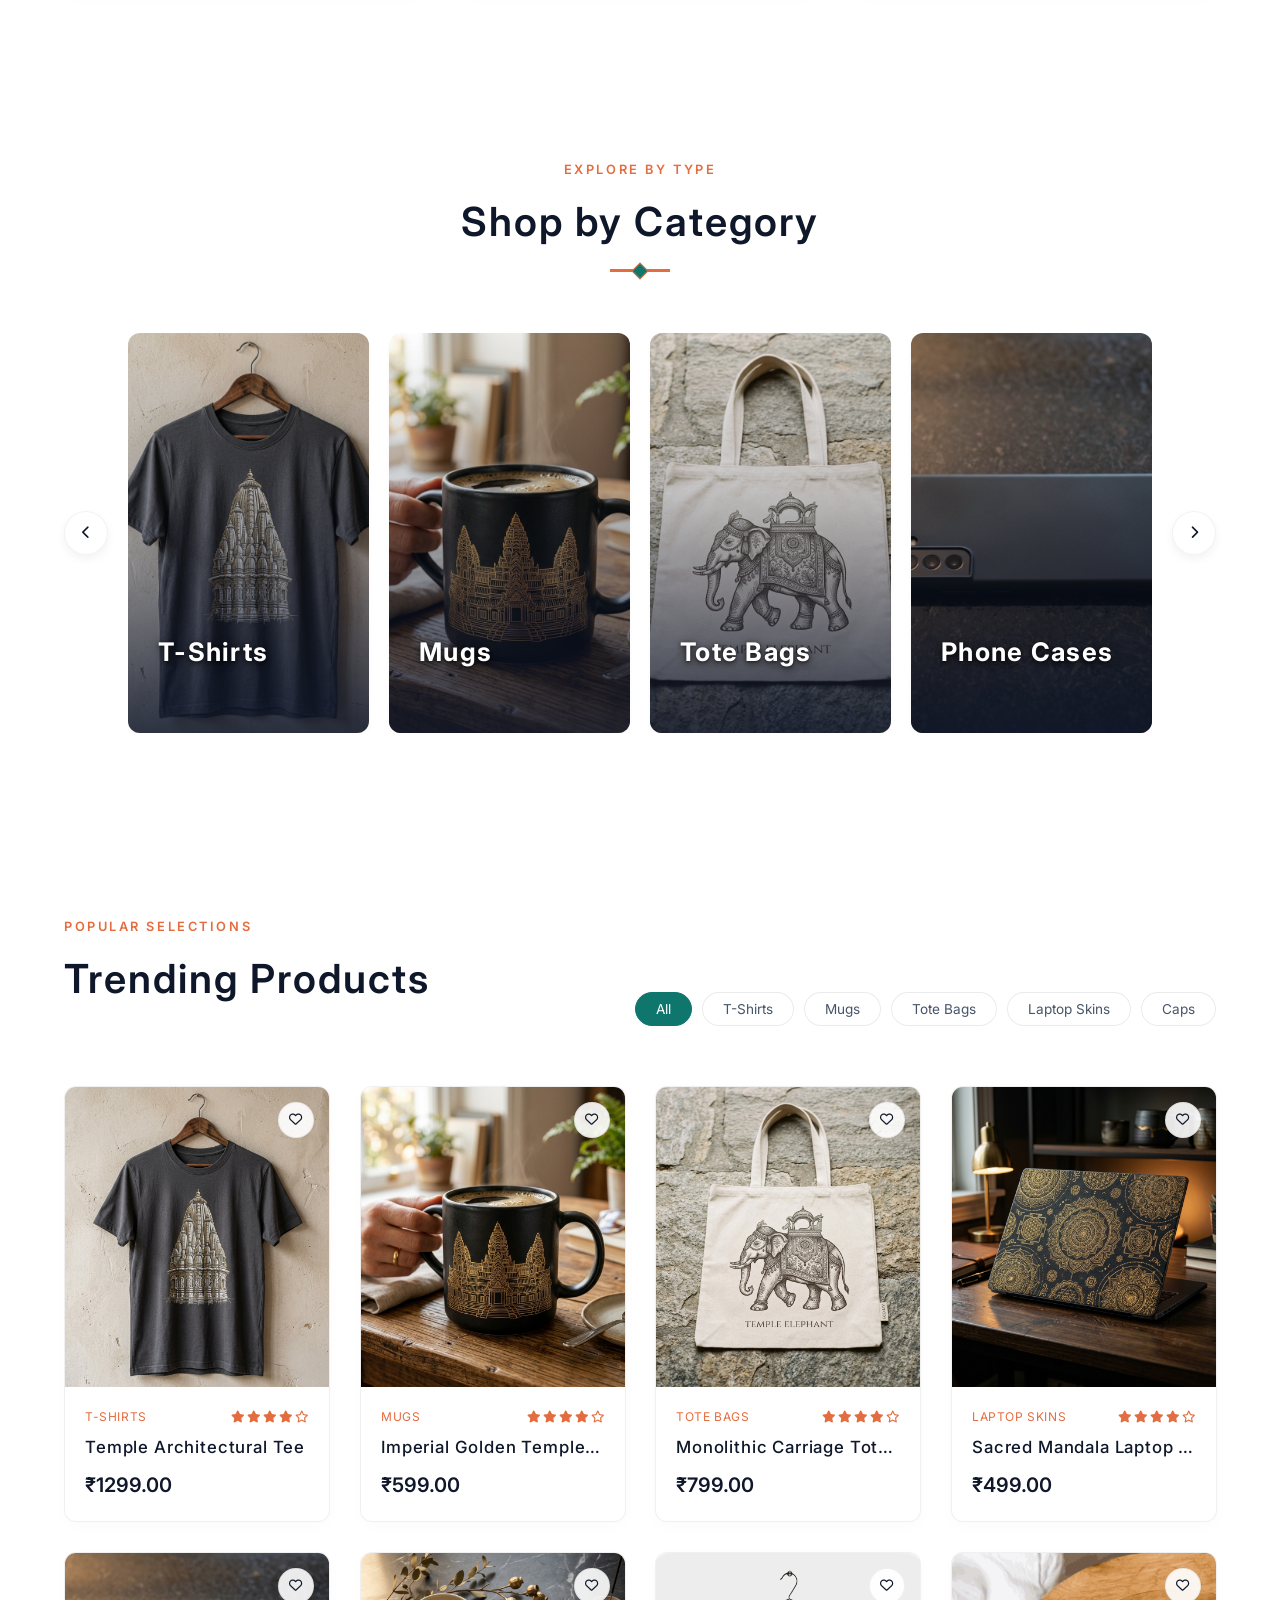
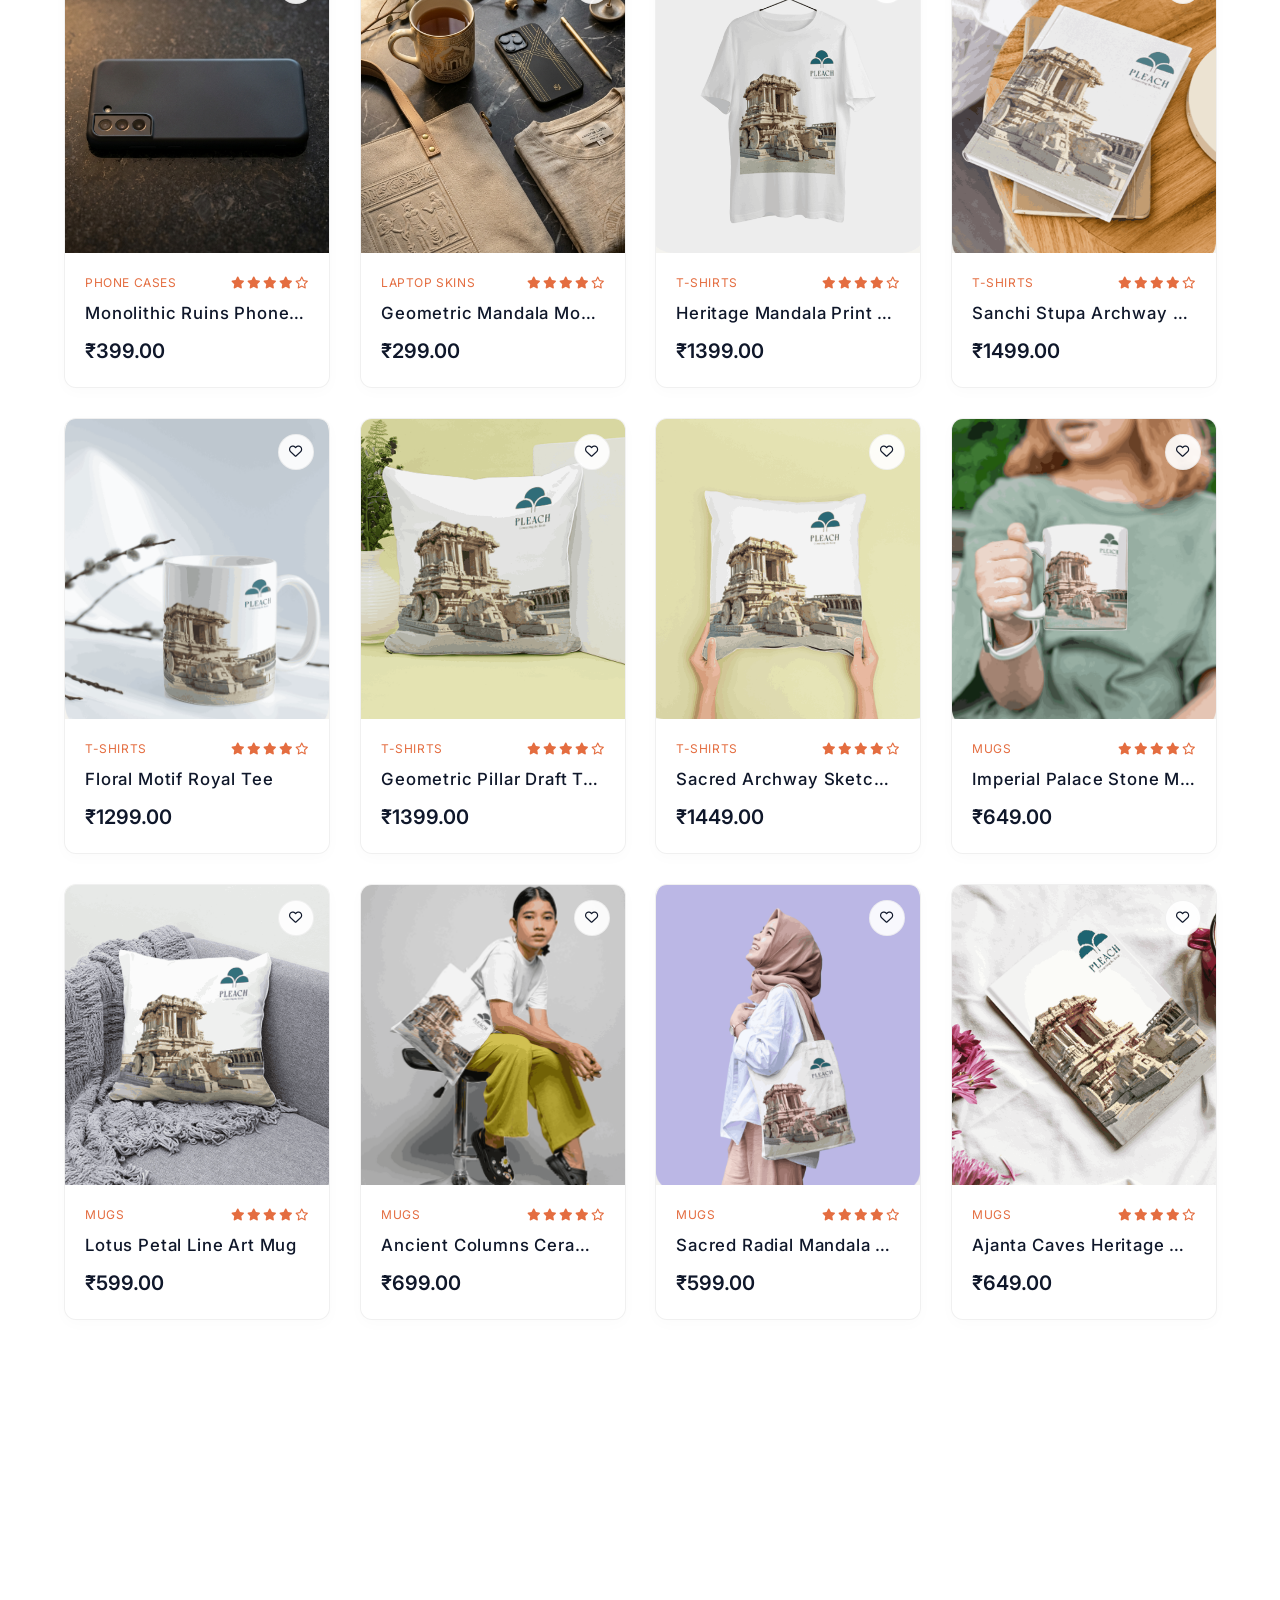
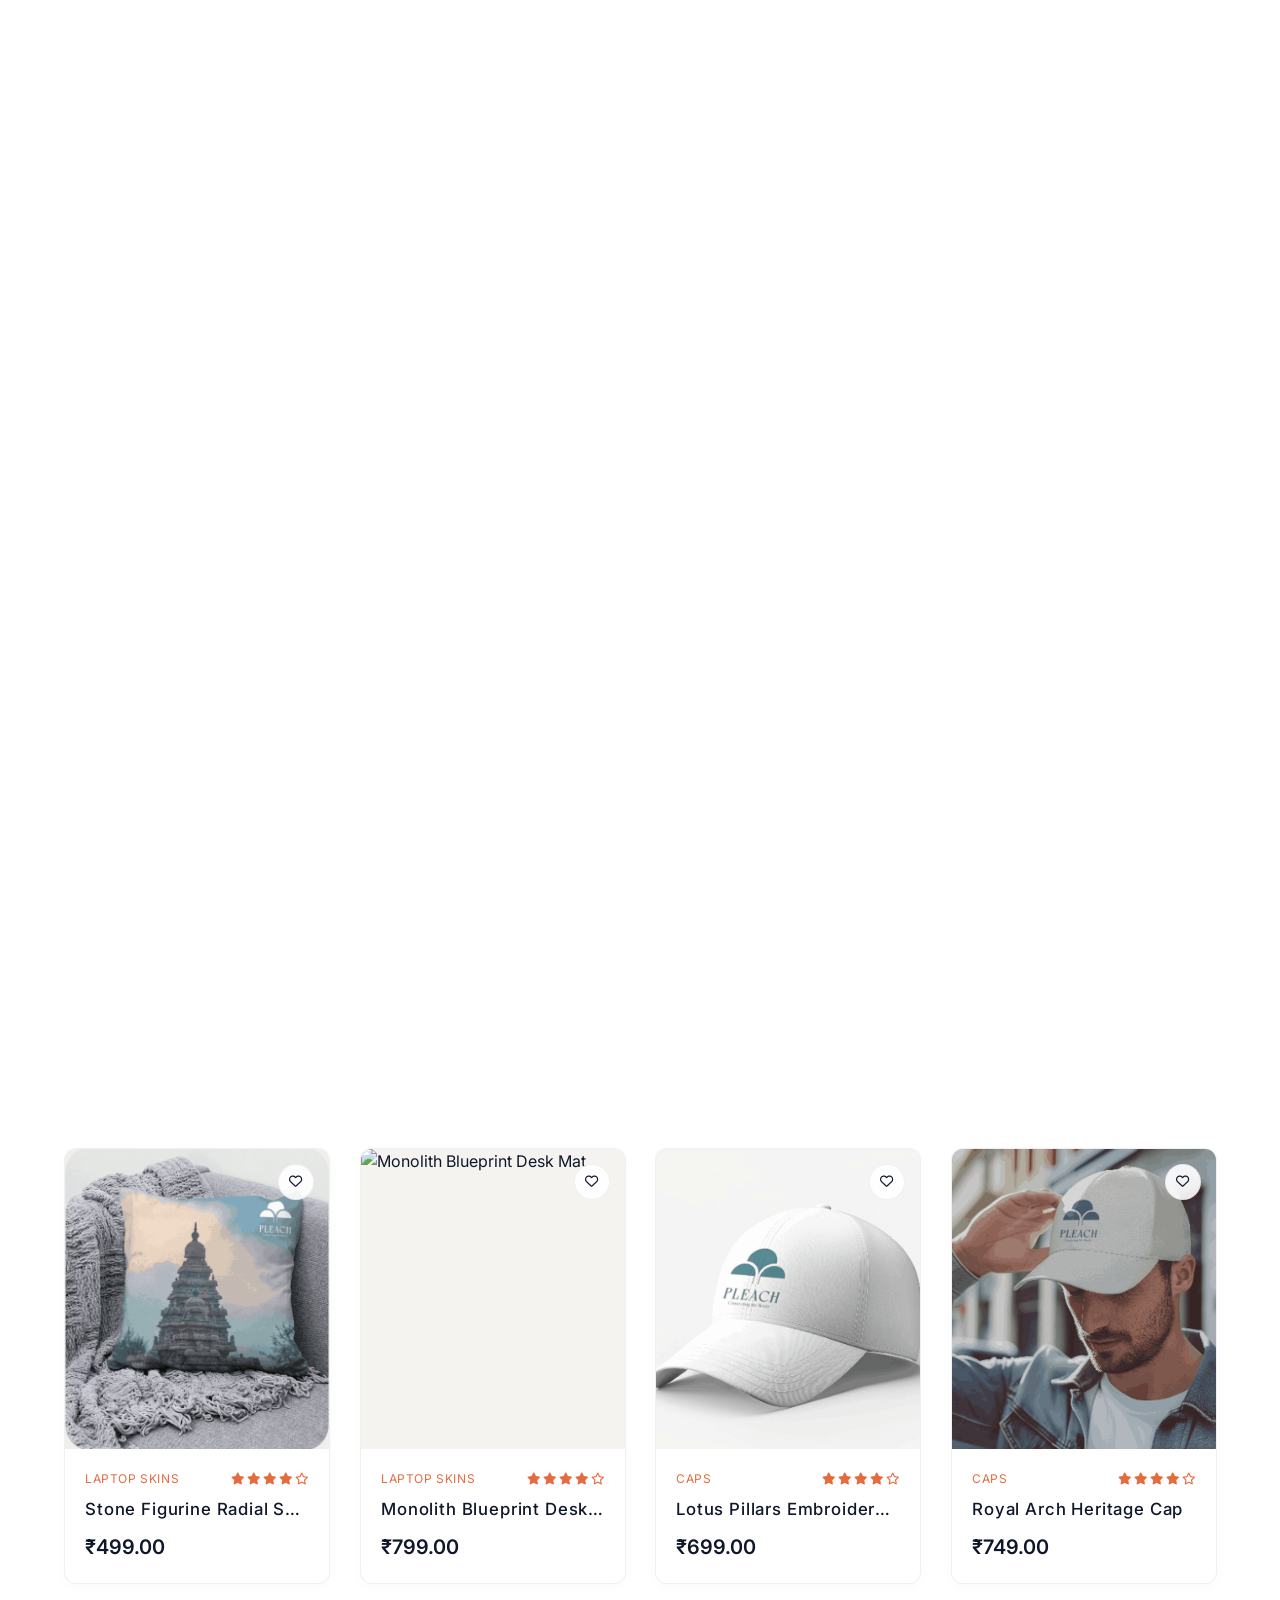
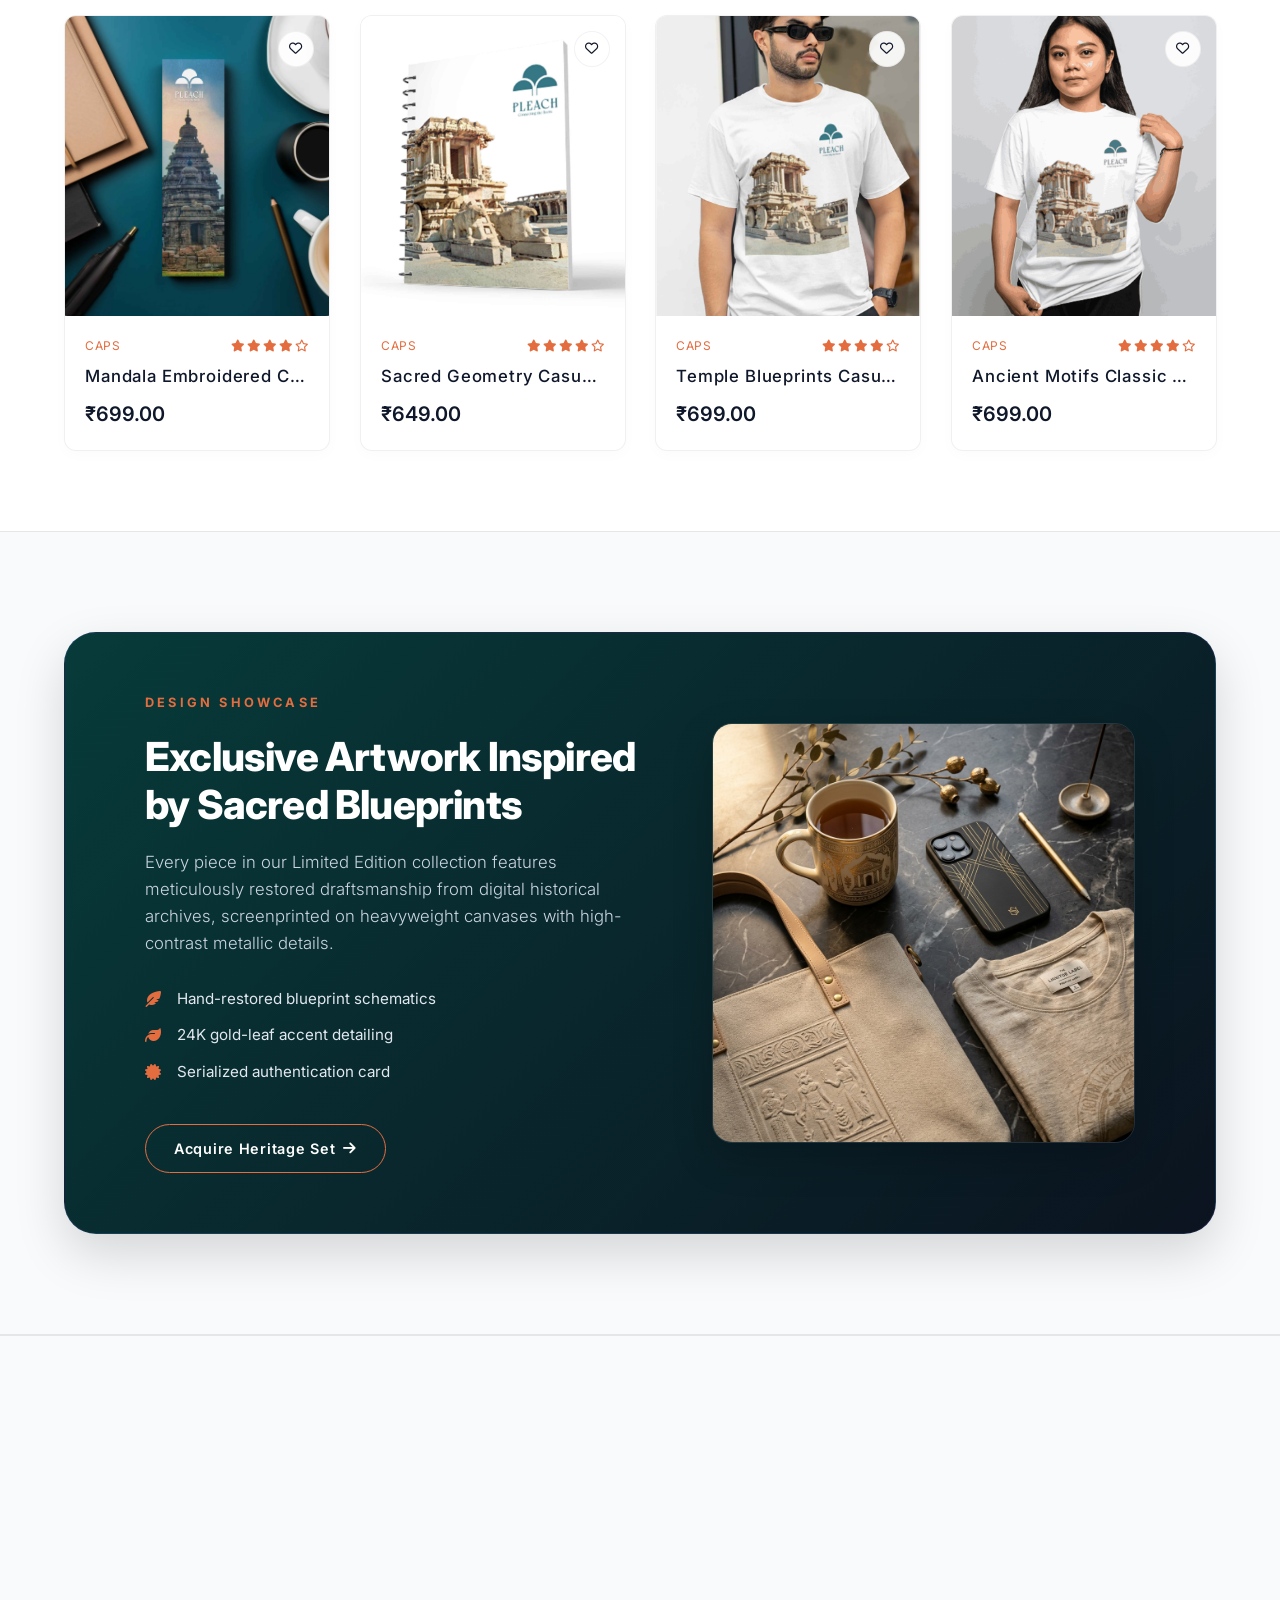
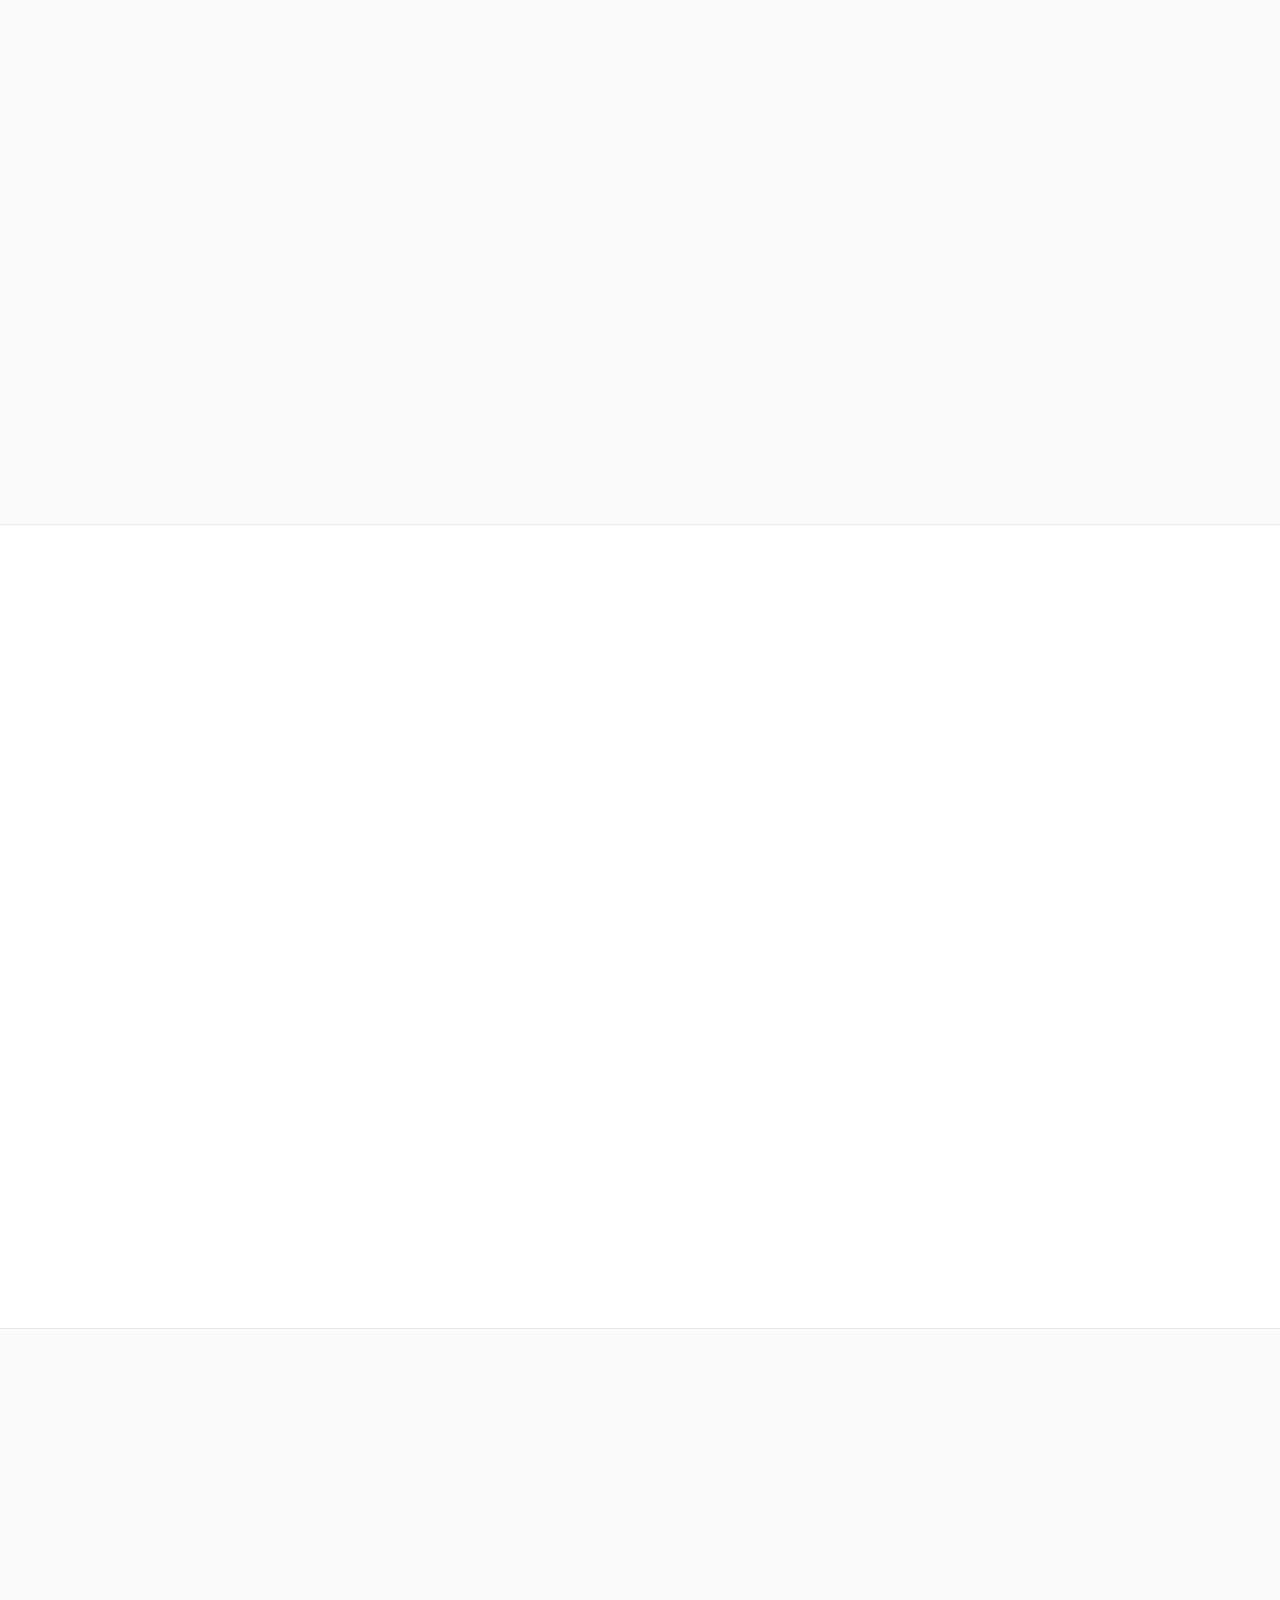
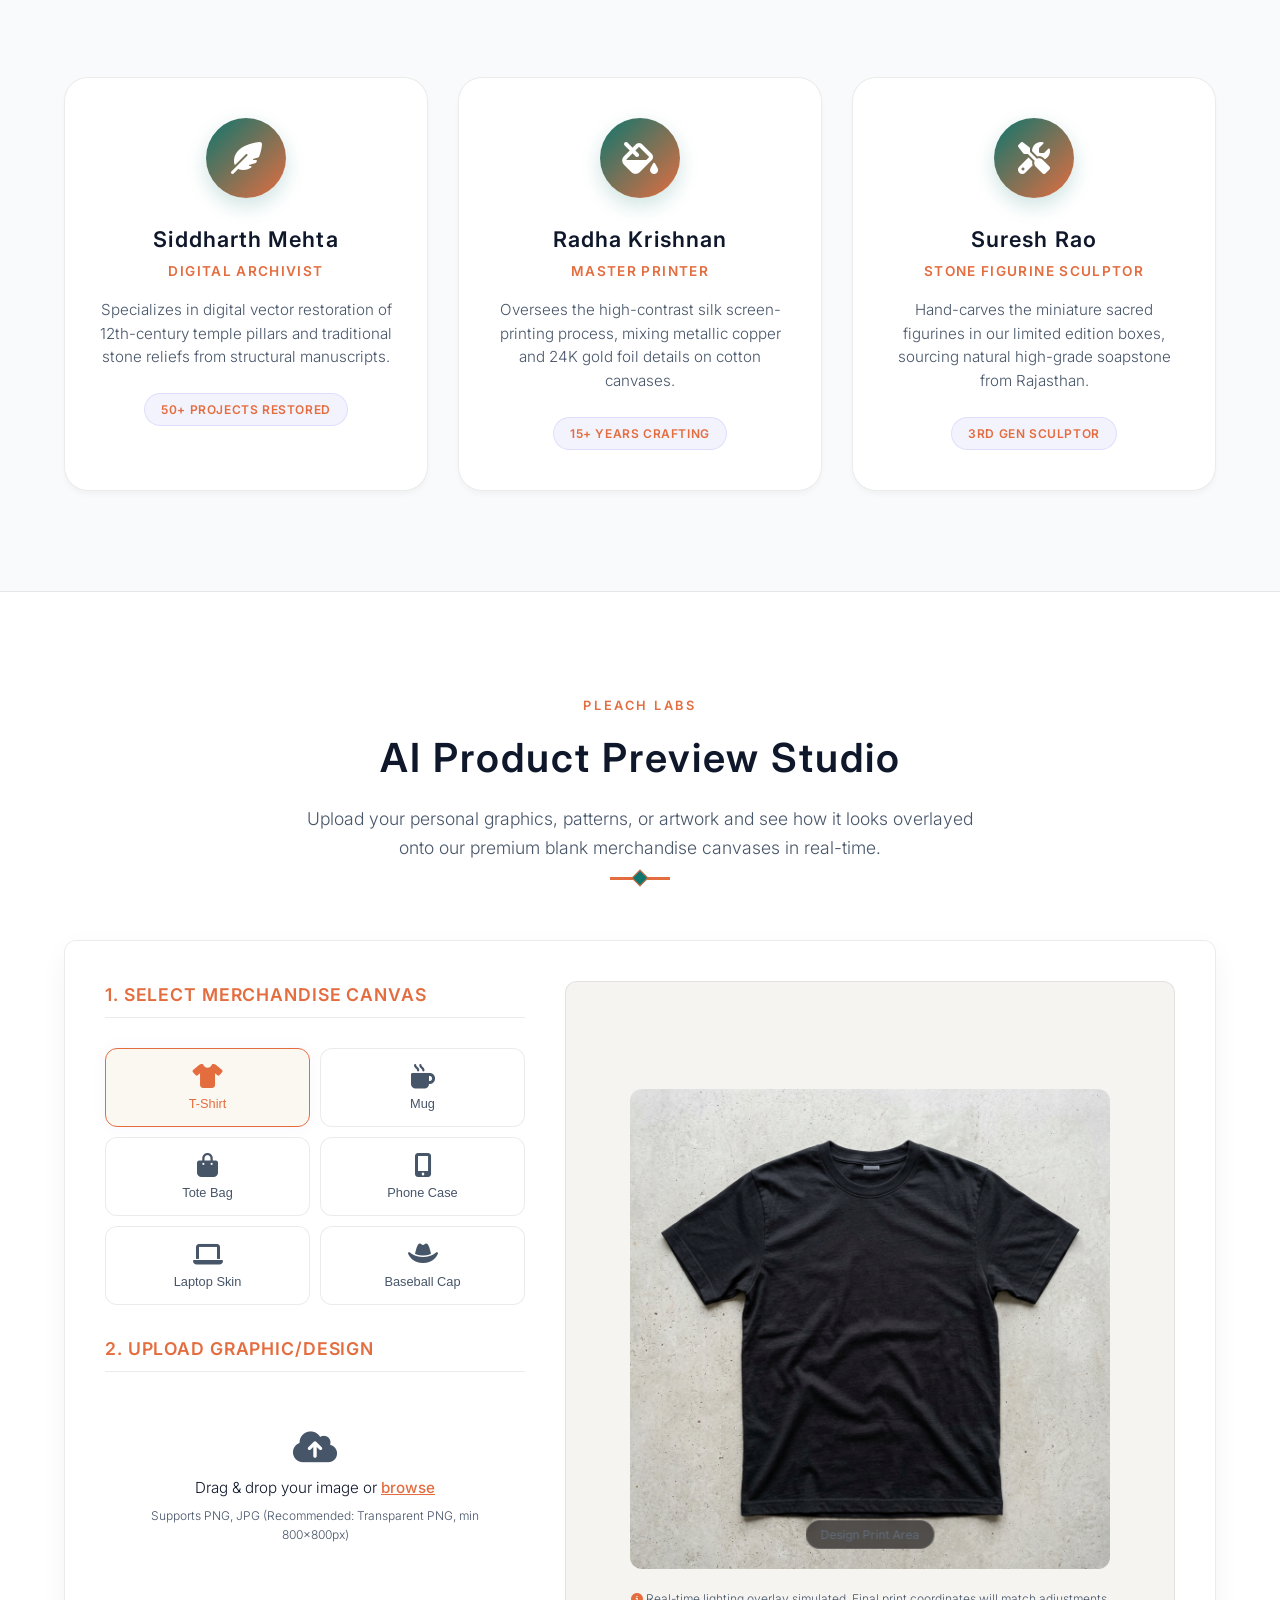
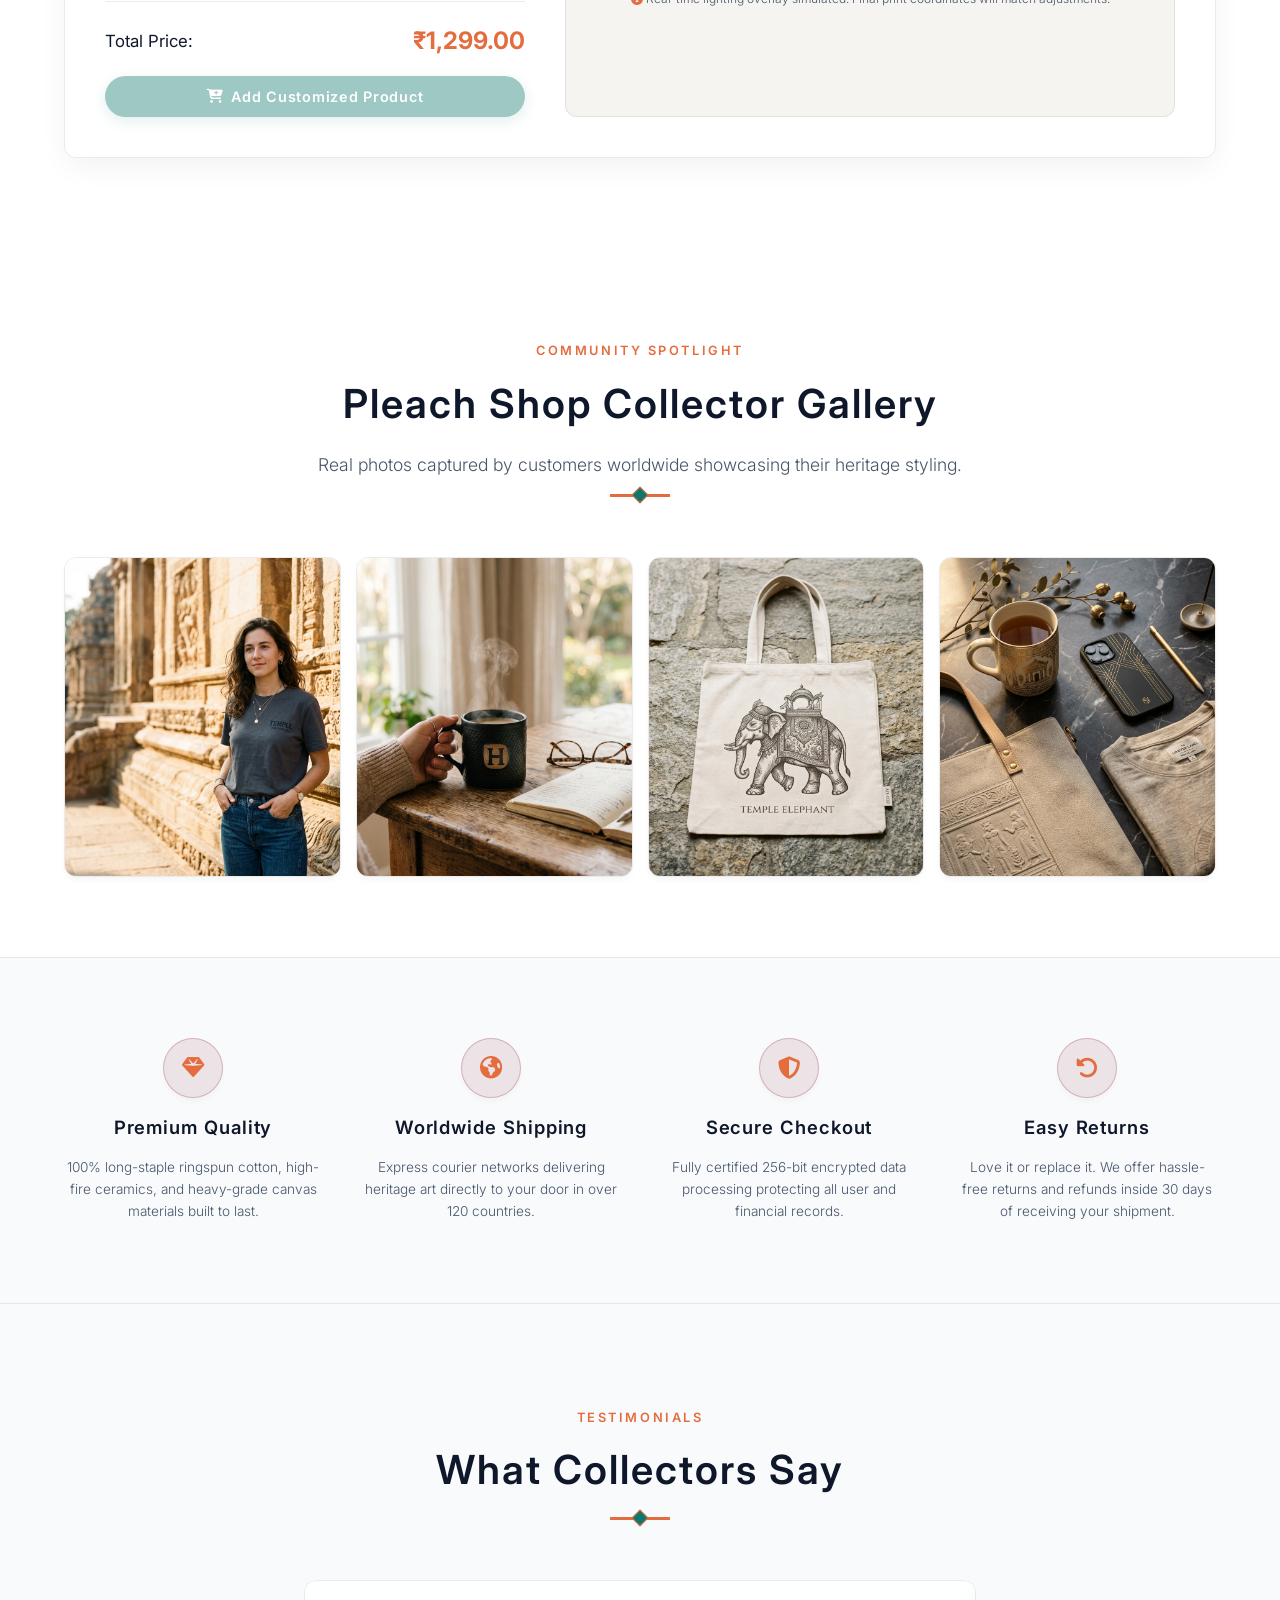
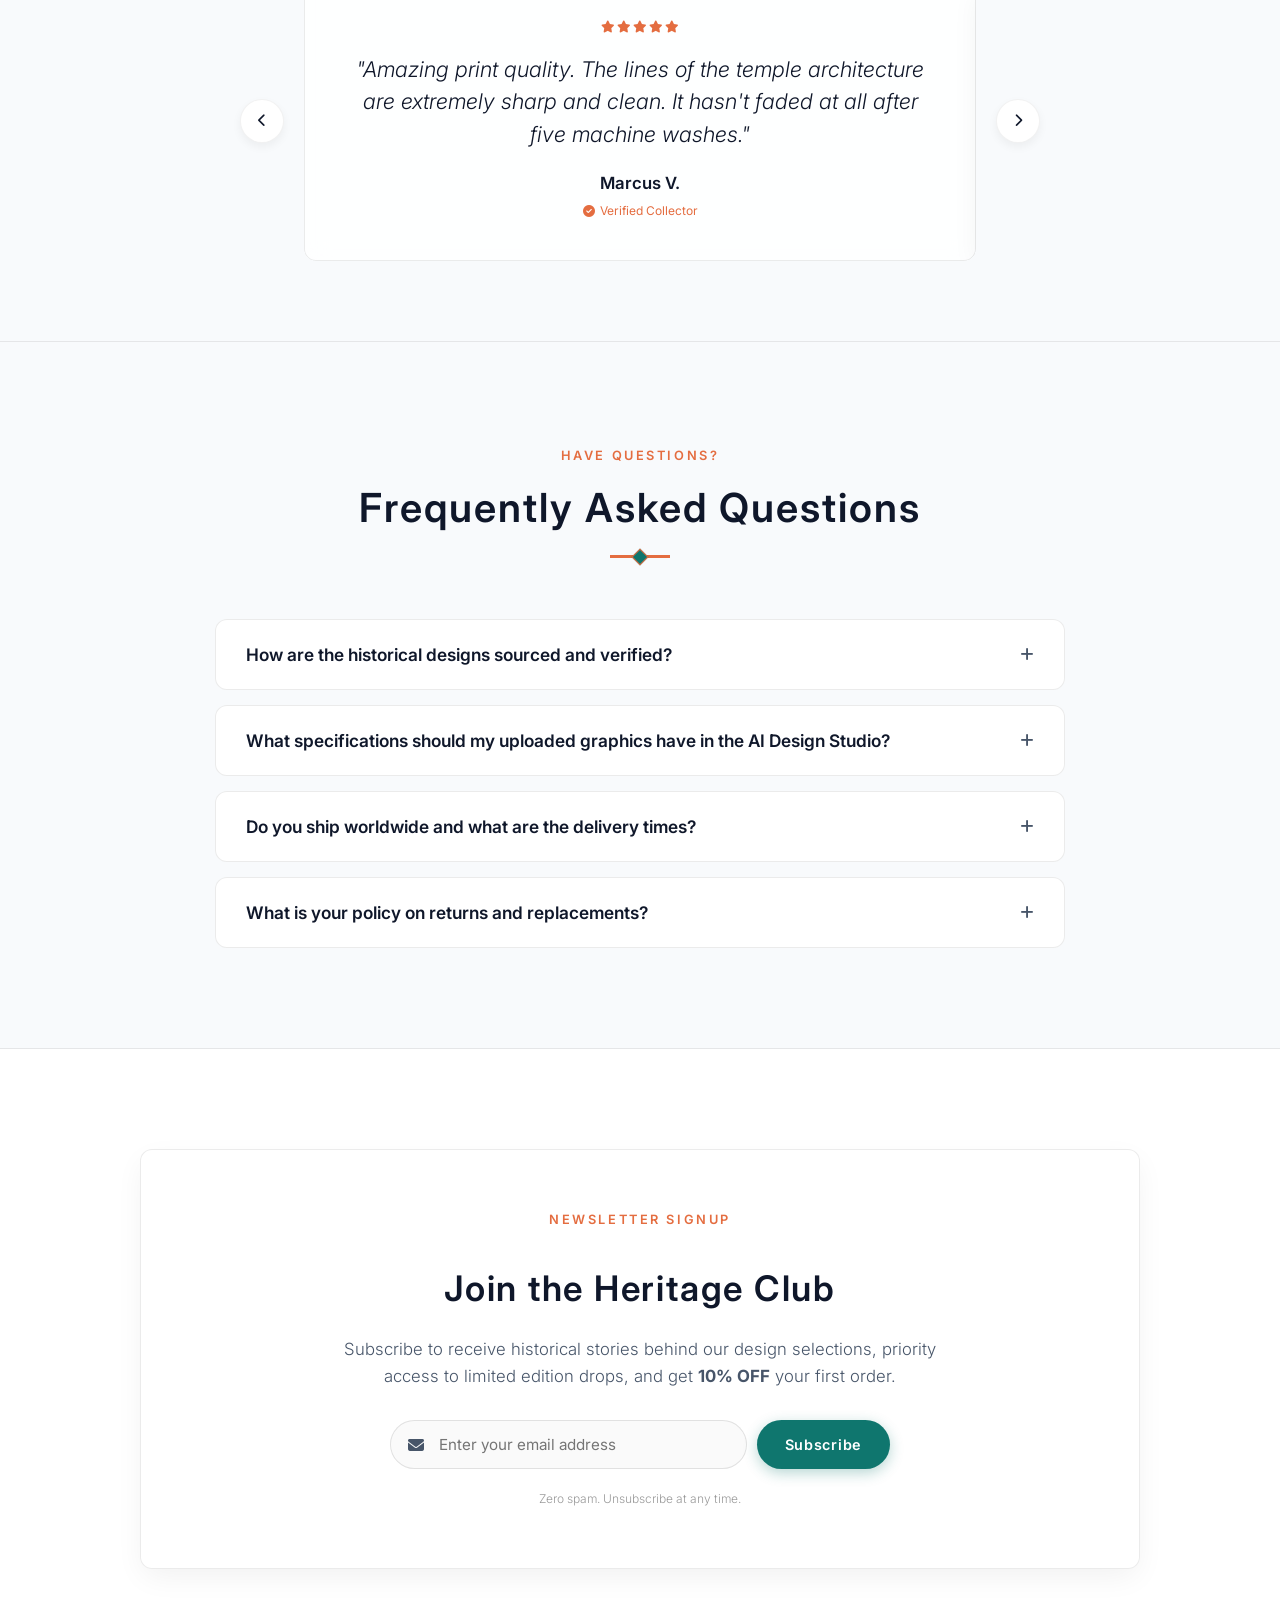
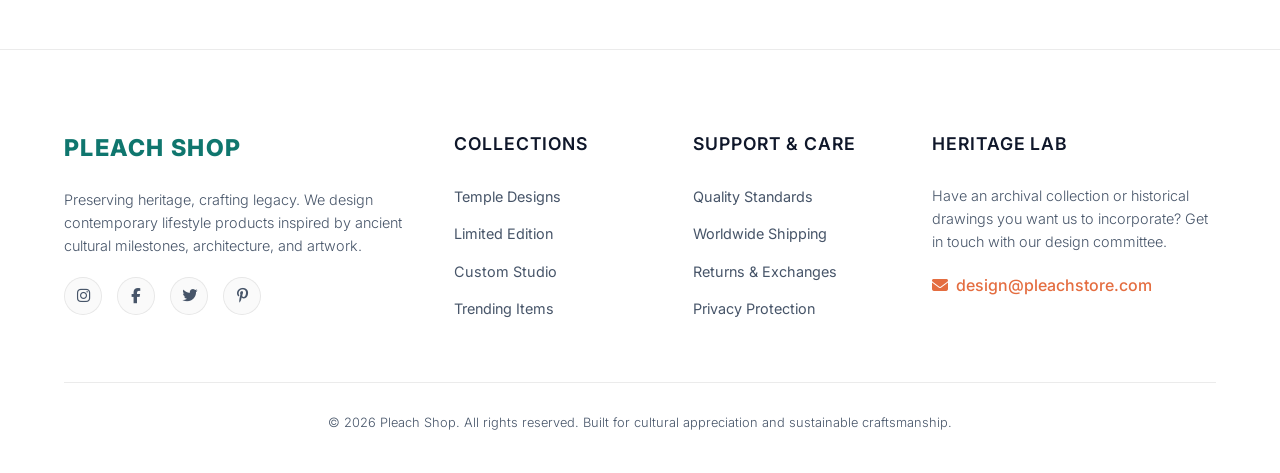
==== commit e39d2dfe: "Fix mobile horizontal overflow issues, add Heritage Puzzles collection card, and update site theme a" ====
--- a/index.html
+++ b/index.html
@@ -132,6 +132,20 @@
             </div>
 
             <div class="collections-grid">
+
+
+
+                <div class="collection-card glass-card reveal-on-scroll delay-400">
+                    <div class="collection-img-wrapper">
+                        <img src="assets/puzzle img.png" alt="Heritage Puzzles Collection">
+                        <div class="collection-badge">Premium Kit</div>
+                    </div>
+                    <div class="collection-info">
+                        <h3>Heritage Puzzles</h3>
+                        <p>Intricate, laser-cut wooden jigsaw puzzles displaying gorgeous digital restorations of historical sites with refined gold accent lines.</p>
+                        <a href="#trending-products" class="btn-link">Browse Collection <i class="fa-solid fa-chevron-right"></i></a>
+                    </div>
+                </div>
                 <!-- Temple T-Shirts Collection Card -->
                 <div class="collection-card glass-card reveal-on-scroll">
                     <div class="collection-img-wrapper">
@@ -157,6 +171,9 @@
                         <a href="#preview-studio" class="btn-link">Open Design Studio <i class="fa-solid fa-chevron-right"></i></a>
                     </div>
                 </div>
+
+                <!-- Heritage Puzzles Collection Card -->
+               
             </div>
         </div>
     </section>
@@ -253,55 +270,7 @@
         </div>
     </section>
 
-    <!-- 6c. Interactive Heritage Gift Finder Section -->
-    <section class="gift-finder" id="gift-finder">
-        <div class="container">
-            <div class="section-header text-center reveal-on-scroll">
-                <span class="section-tag">CURATED RECOMMENDATIONS</span>
-                <h2 class="section-title">Heritage Gift Planner</h2>
-                <p class="section-subtitle">Select a collector persona below to instantly filter our products and find the perfect heritage gift.</p>
-                <div class="title-divider"></div>
-            </div>
-
-            <div class="gift-finder-container glass-card reveal-on-scroll">
-                <div class="gift-finder-personas">
-                    <button class="persona-btn active" data-persona="history-buff">
-                        <div class="persona-icon"><i class="fa-solid fa-book-atlas"></i></div>
-                        <div class="persona-info">
-                            <strong>The History Buff</strong>
-                            <span>Deep prints & historical blueprints</span>
-                        </div>
-                    </button>
-
-                    <button class="persona-btn" data-persona="minimalist">
-                        <div class="persona-icon"><i class="fa-solid fa-wand-magic-sparkles"></i></div>
-                        <div class="persona-info">
-                            <strong>The Modern Minimalist</strong>
-                            <span>Sleek accessories & clean cases</span>
-                        </div>
-                    </button>
-
-                    <button class="persona-btn" data-persona="home-creator">
-                        <div class="persona-icon"><i class="fa-solid fa-mug-hot"></i></div>
-                        <div class="persona-info">
-                            <strong>The Workspace Stylist</strong>
-                            <span>Stoneware mugs & desk setups</span>
-                        </div>
-                    </button>
-                </div>
-
-                <div class="gift-finder-results">
-                    <div class="gift-results-header">
-                        <h3>Recommended for <span id="persona-name-display" class="gold-text">The History Buff</span>:</h3>
-                    </div>
-                    <div class="gift-results-grid" id="gift-results-grid">
-                        <!-- Filled dynamically based on chosen persona -->
-                    </div>
-                </div>
-            </div>
-        </div>
-    </section>
-
+    
     <!-- 6b. Limited Edition Heritage Collection Promo Banner -->
     <section class="heritage-banner-section" id="heritage-banner-section">
         <div class="container">
--- a/style.css
+++ b/style.css
@@ -11,8 +11,8 @@
     --color-bg-glass: rgba(255, 255, 255, 0.85);
     --color-primary: #0f766e;       /* Teal */
     --color-primary-light: #0d9488;
-    --color-accent: #6366f1;        /* Indigo */
-    --color-accent-light: #4f46e5;
+    --color-accent: #e46d40;        /* Coral/Orange */
+    --color-accent-light: #f3865c;  /* Lighter Coral/Orange */
     --color-text-primary: #0f172a;  /* Slate-900 */
     --color-text-secondary: #475569;/* Slate-600 */
     --color-text-dark: #0f172a;
@@ -452,7 +452,7 @@
    4. Promotional Banner
    ========================================== */
 .promo-banner {
-    background: linear-gradient(90deg, #0f766e, #6366f1);
+    background: linear-gradient(90deg, #0f766e, #e46d40);
     color: white;
     font-size: 0.8rem;
     font-weight: 700;
@@ -548,7 +548,7 @@
 }
 
 .highlight-blue {
-    background: linear-gradient(90deg, #3b82f6, #6366f1);
+    background: linear-gradient(90deg, #3b82f6, #e46d40);
     -webkit-background-clip: text;
     -webkit-text-fill-color: transparent;
     display: inline-block;
@@ -682,7 +682,7 @@
    ========================================== */
 .collections-grid {
     display: grid;
-    grid-template-columns: 1fr 1fr;
+    grid-template-columns: repeat(3, 1fr);
     gap: 30px;
 }
 
@@ -2473,11 +2473,37 @@
         grid-template-columns: 1fr;
         gap: 20px;
     }
+    
+    /* Hero styling for tablet/mobile viewports */
+    .hero-section {
+        padding: 120px 0 60px;
+    }
+    .hero-title-modern {
+        font-size: 2.4rem;
+        margin-bottom: 20px;
+    }
+    .hero-title-modern br {
+        display: none;
+    }
+    
+    /* Trending products responsive layout and filters wrapping */
+    .trending-products .section-header {
+        flex-direction: column;
+        align-items: flex-start;
+        gap: 20px;
+    }
+    .product-filters {
+        flex-wrap: wrap;
+        width: 100%;
+    }
 }
 
 @media (max-width: 576px) {
     .hero-title, .hero-title-modern {
-        font-size: 2.2rem;
+        font-size: 1.8rem;
+    }
+    .hero-section {
+        padding: 100px 0 50px;
     }
     .hero-actions-container {
         flex-direction: column;
@@ -2494,6 +2520,33 @@
     }
     .promo-banner {
         font-size: 0.72rem;
+    }
+    
+    /* Shrink category circles for mobile viewports */
+    .circle-item {
+        width: 80px;
+    }
+    .circle-icon {
+        width: 60px;
+        height: 60px;
+        font-size: 1.4rem;
+    }
+    .circle-label {
+        margin-top: 8px;
+        font-size: 0.75rem;
+    }
+    
+    /* Cart sidebar screen constraint on extra mobile viewports */
+    .cart-sidebar {
+        max-width: 100%;
+        right: -100%;
+    }
+    
+    /* Price action element wrapping on extra mobile viewports */
+    .price-action {
+        flex-direction: column;
+        align-items: flex-start;
+        gap: 15px;
     }
 }
 
@@ -3123,6 +3176,11 @@
     .gift-results-grid {
         grid-template-columns: repeat(2, 1fr);
     }
+    
+    /* Hide slider controls on mobile and rely on native swiping */
+    .slider-control {
+        display: none !important;
+    }
 }
 
 @media (max-width: 576px) {
@@ -3153,4 +3211,9 @@
     .gift-results-grid {
         grid-template-columns: 1fr;
     }
-}
+    
+    /* Scale down UGC gallery card height to look proportional in 2 columns */
+    .gallery-item {
+        height: 200px;
+    }
+}
